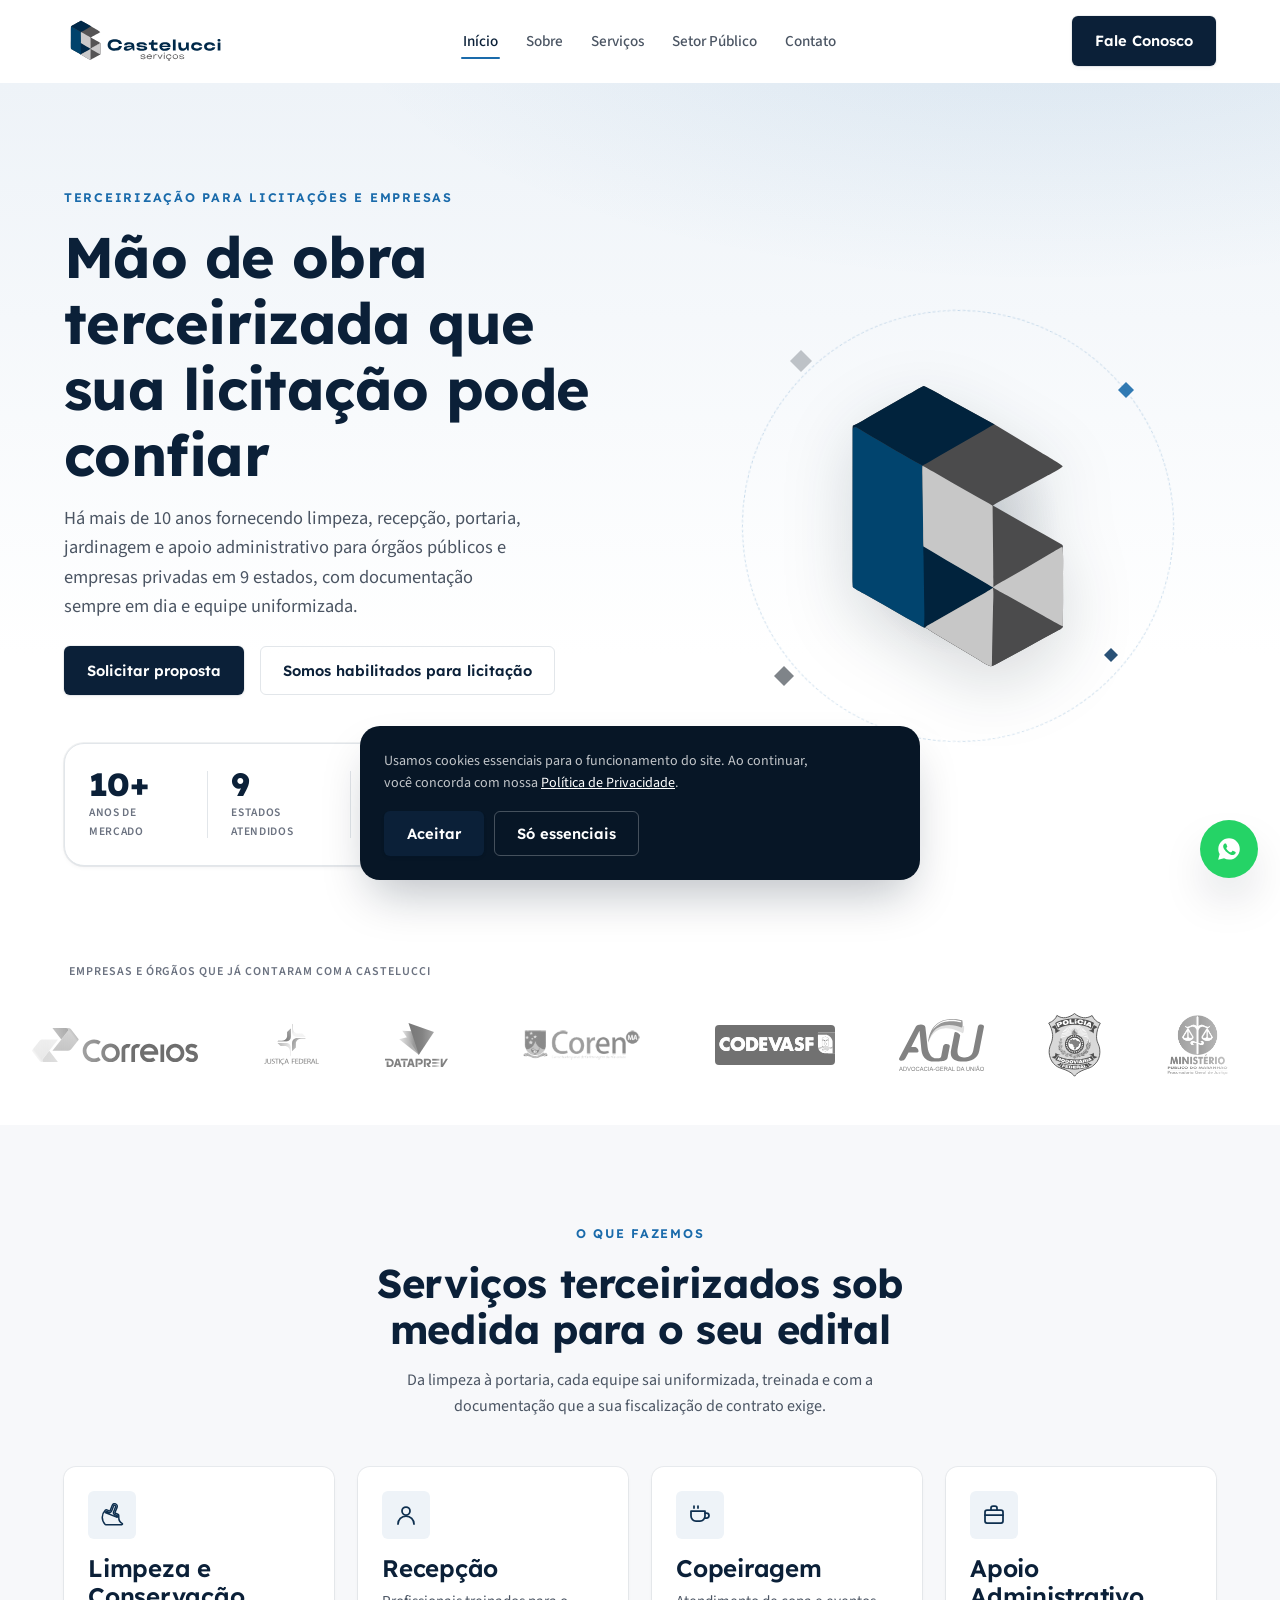
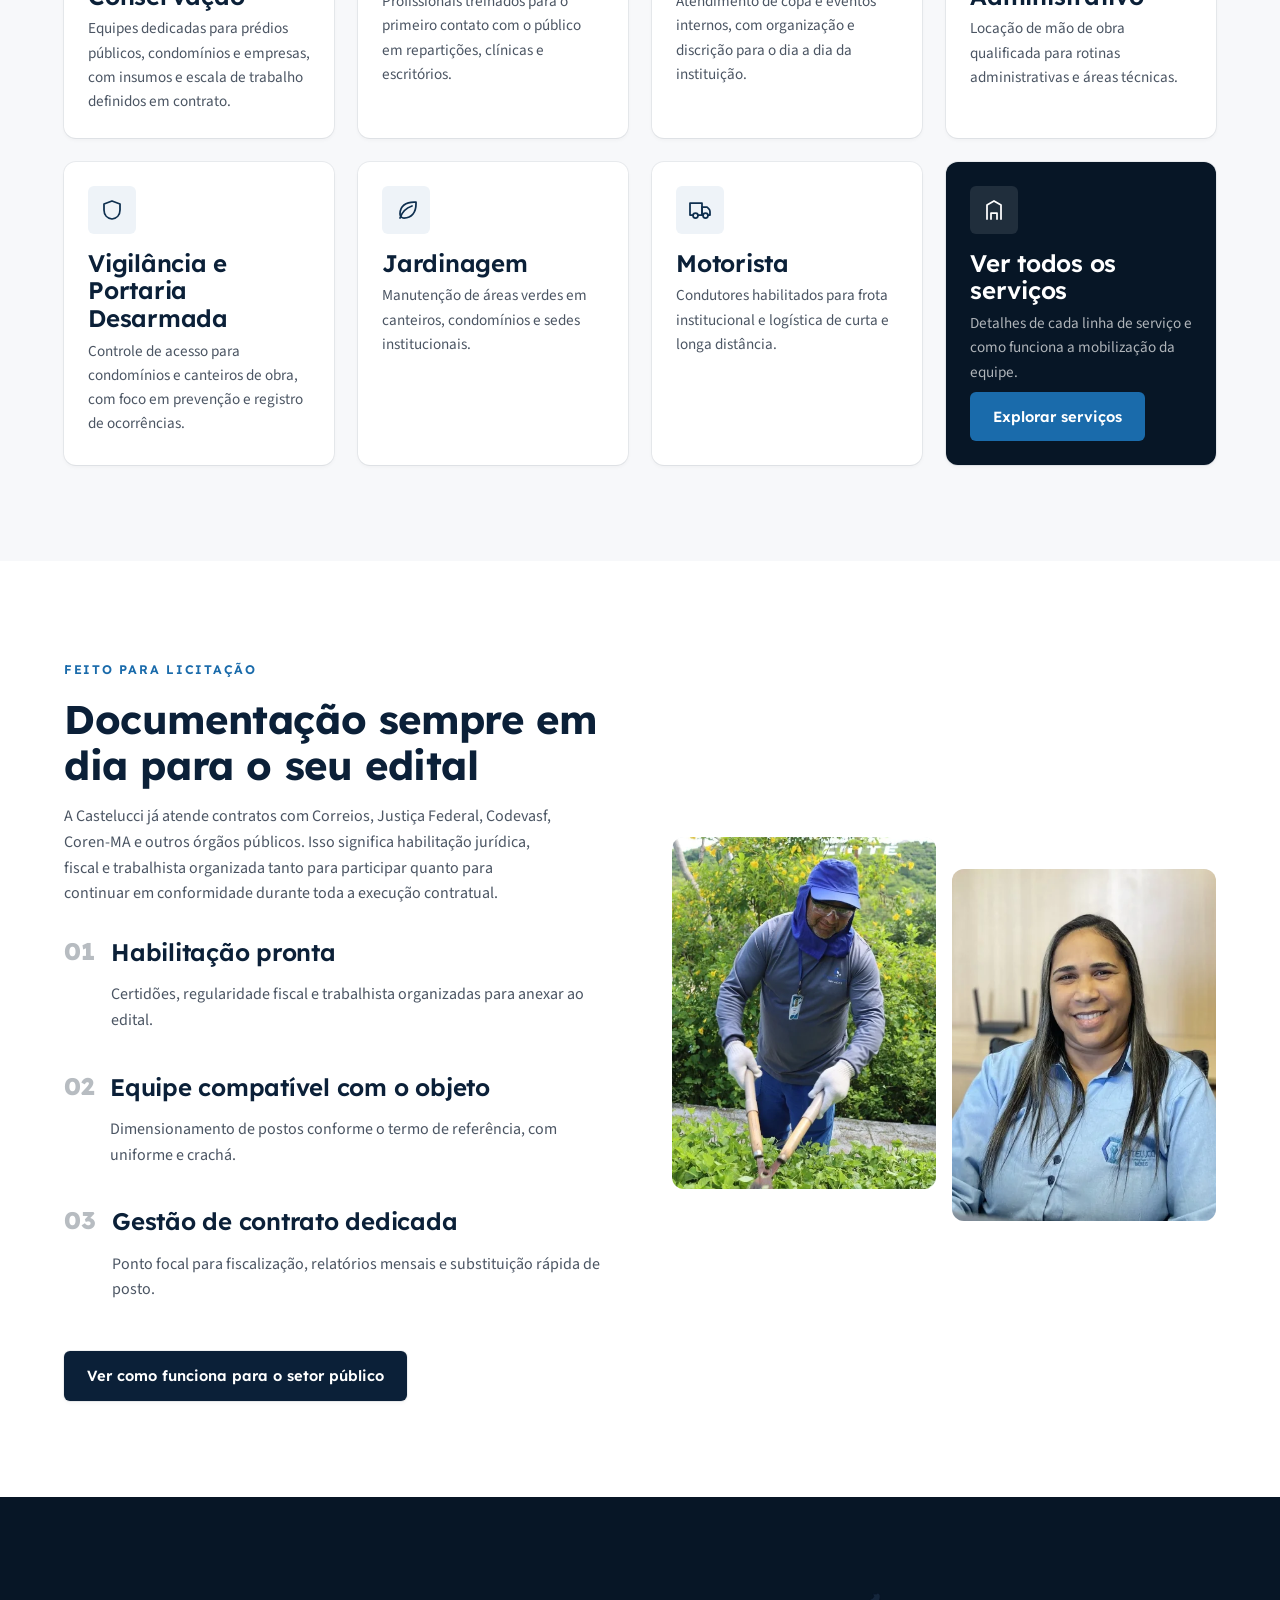
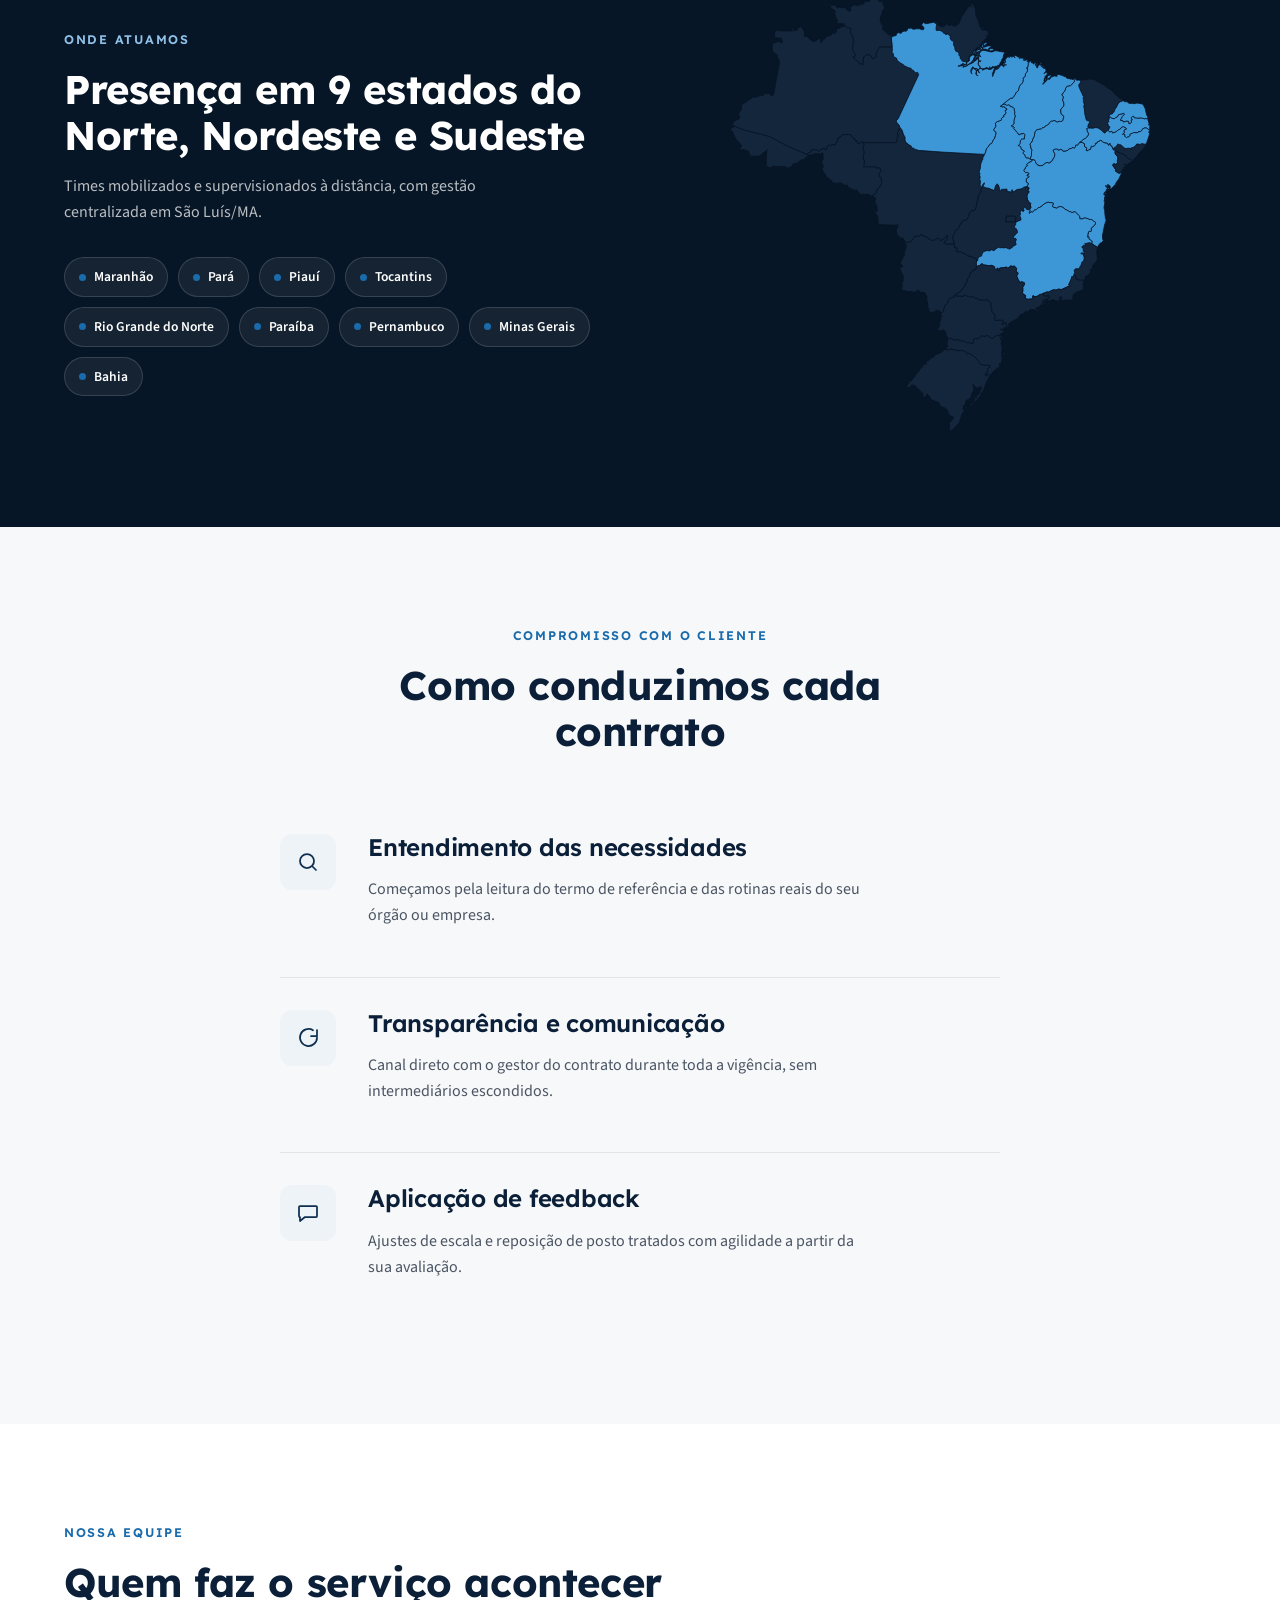
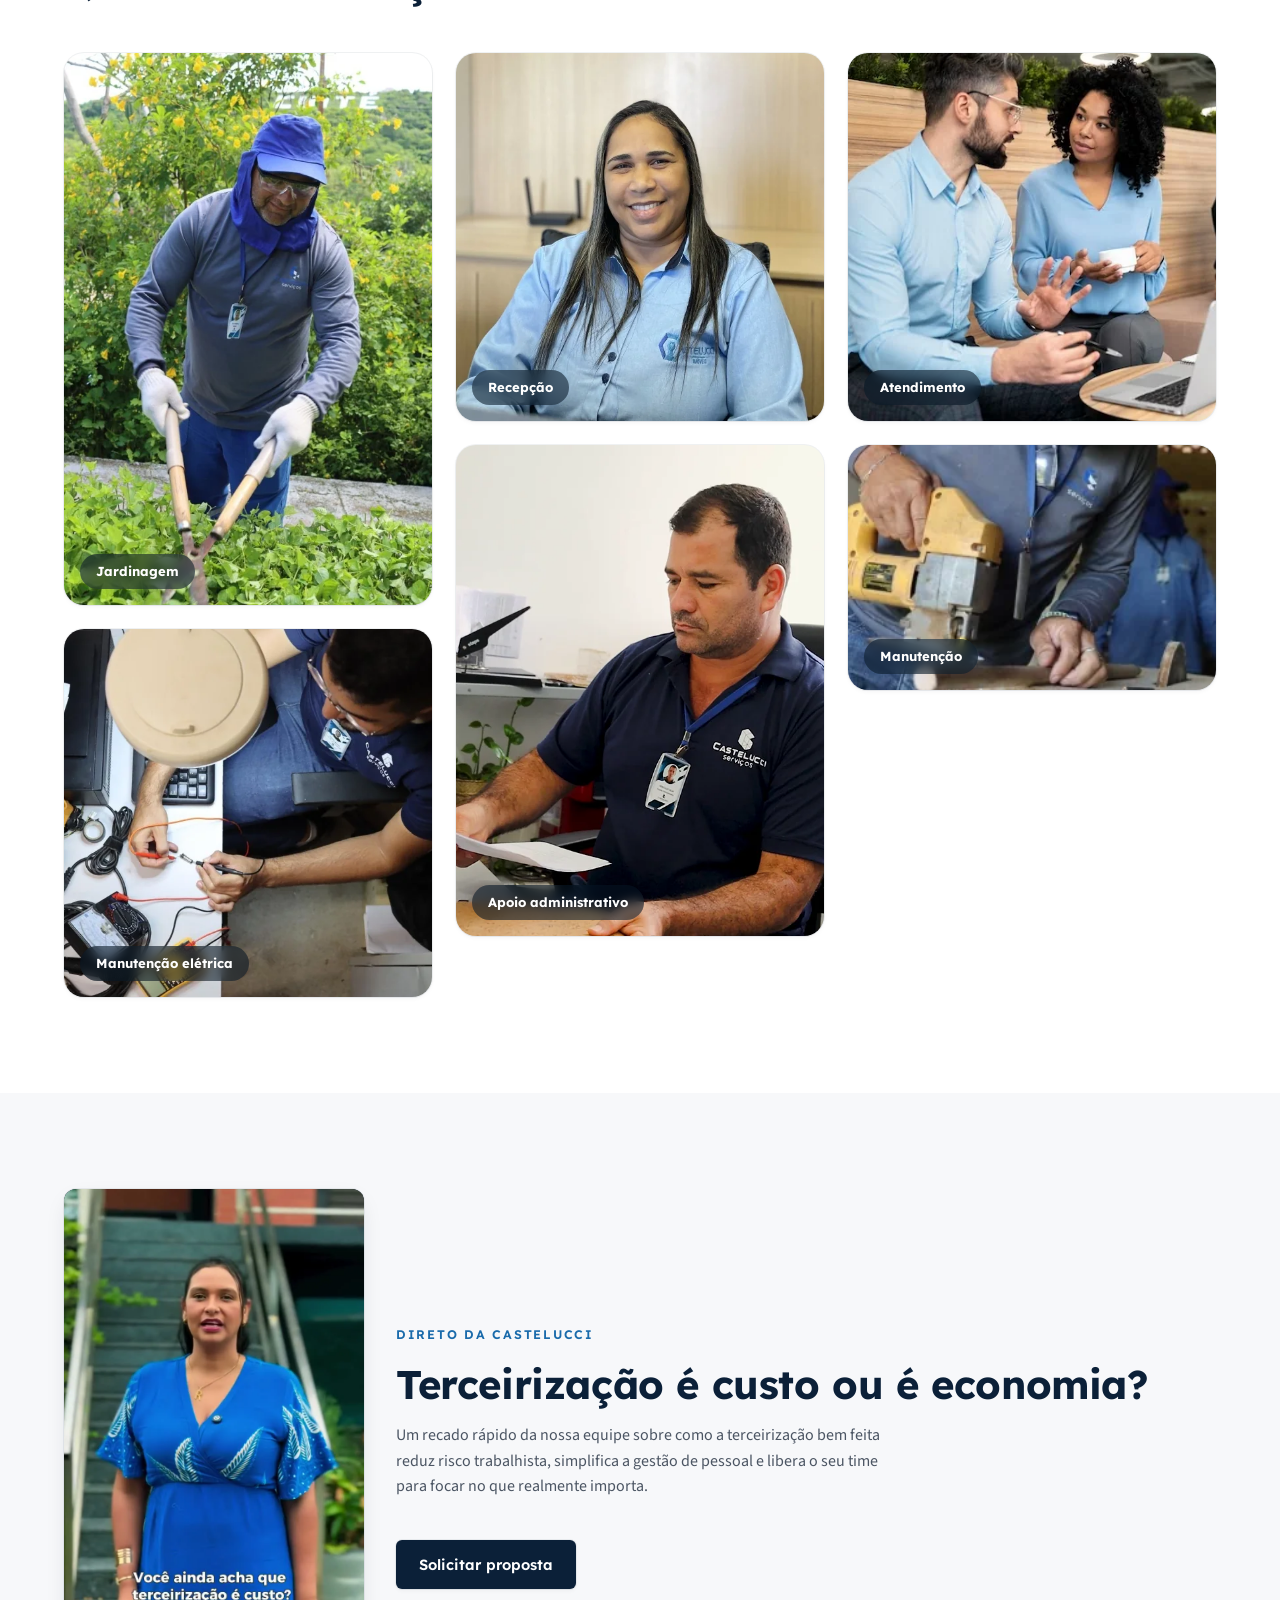
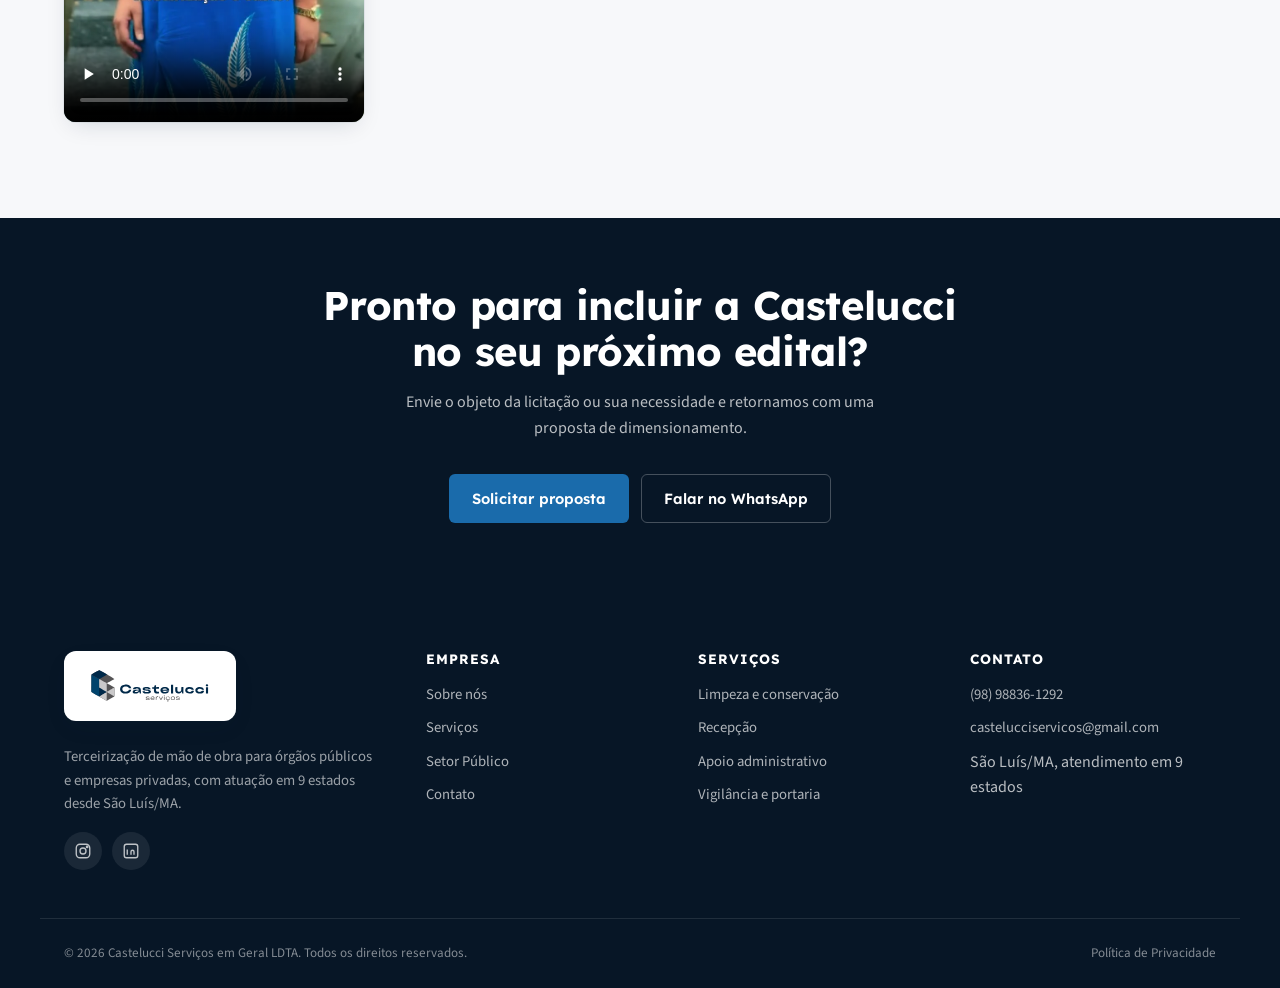
==== index.html @ 50c25230 "feat: reduz repetição visual dos cards entre páginas .card estava em 5 grids diferentes pelo site (h" ====
<!doctype html>
<html lang="pt-BR">
<head>
<meta charset="UTF-8">
<meta name="viewport" content="width=device-width, initial-scale=1">
<title>Castelucci Serviços</title>
<meta name="description" content="Terceirização de mão de obra para licitações públicas e empresas privadas: limpeza, recepção, portaria, jardinagem, apoio administrativo e mais. Atuação em 9 estados, há mais de 10 anos.">
<link rel="icon" type="image/png" href="assets/img/brand/favicon-32.png">
<link rel="apple-touch-icon" href="assets/img/brand/apple-touch-icon.png">
<link rel="preconnect" href="https://fonts.googleapis.com">
<link rel="preconnect" href="https://fonts.gstatic.com" crossorigin>
<link rel="stylesheet" href="assets/css/style.css">
<meta property="og:title" content="Castelucci Serviços">
<meta property="og:description" content="Mão de obra terceirizada qualificada para licitações públicas e empresas privadas em 9 estados do Brasil.">
<meta property="og:type" content="website">
<meta property="og:locale" content="pt_BR">
<link rel="canonical" href="https://www.castelucciservicos.com.br/">
<meta property="og:url" content="https://www.castelucciservicos.com.br/">
<script type="application/ld+json">
{"@context":"https://schema.org","@type":"Organization","name":"Castelucci Serviços","description":"Terceirização de mão de obra para órgãos públicos e empresas privadas.","areaServed":["MA","PA","PI","TO","RN","PB","PE","MG","BA"],"address":{"@type":"PostalAddress","streetAddress":"Av. Daniel de La Touche, 20, Sala 408, Prédio Mocelin Tower, Vila Vicente Fialho","addressLocality":"São Luís","addressRegion":"MA","postalCode":"65073-212","addressCountry":"BR"},"telephone":"+5598988361292","email":"castelucciservicos@gmail.com","sameAs":["https://www.instagram.com/castelucciservicos/","https://www.linkedin.com/in/castelucci-servi%C3%A7os-43a916307/"]}
</script>
</head>
<body>
<div id="load-progress"></div>
<a href="#main" class="skip-link">Pular para o conteúdo</a>

<header class="site-header" id="site-header">
  <div class="container nav">
    <a href="./" class="nav-brand">
      <img src="assets/img/brand/logo-azul-horizontal-vetorizada.svg" alt="Castelucci Serviços">
    </a>
    <nav class="nav-links" aria-label="Navegação principal">
      <a href="./" class="active">Início</a>
      <a href="sobre/">Sobre</a>
      <a href="servicos/">Serviços</a>
      <a href="setor-publico/">Setor Público</a>
      <a href="contato/">Contato</a>
    </nav>
    <div class="nav-actions">
      <a href="contato/" class="btn btn-primary nav-cta">Fale Conosco</a>
      <button class="nav-toggle" id="nav-toggle" aria-label="Abrir menu" aria-expanded="false" aria-controls="mobile-drawer">
        <svg width="20" height="20" viewBox="0 0 24 24" fill="none" stroke="currentColor" stroke-width="2" stroke-linecap="round"><line x1="4" y1="7" x2="20" y2="7"/><line x1="4" y1="12" x2="20" y2="12"/><line x1="4" y1="17" x2="20" y2="17"/></svg>
      </button>
    </div>
  </div>
</header>

<div class="drawer-scrim" id="drawer-scrim"></div>
<div class="mobile-drawer" id="mobile-drawer">
  <div class="mobile-drawer-head">
    <img src="assets/img/brand/icon-mark-white.svg" alt="">
    <button class="mobile-drawer-close" id="drawer-close" aria-label="Fechar menu">
      <svg width="18" height="18" viewBox="0 0 24 24" fill="none" stroke="currentColor" stroke-width="2" stroke-linecap="round"><line x1="18" y1="6" x2="6" y2="18"/><line x1="6" y1="6" x2="18" y2="18"/></svg>
    </button>
  </div>
  <nav>
    <a href="./">Início</a>
    <a href="sobre/">Sobre</a>
    <a href="servicos/">Serviços</a>
    <a href="setor-publico/">Setor Público</a>
    <a href="contato/">Contato</a>
  </nav>
  <div class="mobile-drawer-footer">
    <a href="contato/" class="btn btn-primary btn-block">Fale Conosco</a>
    <a href="https://wa.me/5598988361292" target="_blank" rel="noopener" class="btn btn-ghost btn-block" style="border-color:rgba(255,255,255,0.2);color:#fff;">Falar no WhatsApp</a>
  </div>
</div>

<main id="main">

<section class="hero">
  <div class="container hero-grid">
    <div class="hero-copy">
      <span class="eyebrow">Terceirização para licitações e empresas</span>
      <h1>Mão de obra terceirizada que sua licitação pode confiar</h1>
      <p class="lead">Há mais de 10 anos fornecendo limpeza, recepção, portaria, jardinagem e apoio administrativo para órgãos públicos e empresas privadas em 9 estados, com documentação sempre em dia e equipe uniformizada.</p>
      <div class="hero-actions">
        <a href="contato/" class="btn btn-primary">Solicitar proposta</a>
        <a href="setor-publico/" class="btn btn-ghost">Somos habilitados para licitação</a>
      </div>
      <div class="hero-trust" data-reveal-group>
        <div class="hero-trust-item"><strong class="stat-number" data-count-to="10" data-suffix="+">0</strong><span>anos de mercado</span></div>
        <div class="hero-trust-item"><strong class="stat-number" data-count-to="9" data-suffix="">0</strong><span>estados atendidos</span></div>
        <div class="hero-trust-item"><strong class="stat-number" data-count-to="20" data-suffix="+">0</strong><span>contratos ativos</span></div>
        <div class="hero-trust-item"><strong class="stat-number" data-count-to="7" data-suffix="">0</strong><span>linhas de serviço</span></div>
      </div>
    </div>
    <div class="cube-stage" aria-hidden="true">
      <div class="cube-orbit-ring"></div>
      <span class="cube-chip" style="--w:22px;--c:var(--slate-300);--t:6%;--l:8%;--d:60ms;--fx:-30px;--fy:-14px;"></span>
      <span class="cube-chip" style="--w:16px;--c:var(--blue-accent);--t:14%;--r:6%;--d:180ms;--fx:26px;--fy:-20px;"></span>
      <span class="cube-chip" style="--w:20px;--c:var(--slate-500);--b:10%;--l:4%;--d:260ms;--fx:-22px;--fy:22px;"></span>
      <span class="cube-chip" style="--w:14px;--c:var(--navy-700);--b:16%;--r:10%;--d:340ms;--fx:24px;--fy:18px;"></span>
      <div class="cube-mark-wrap" id="cube-mark-wrap">
        <img src="assets/img/brand/logo-vetorizada.svg" alt="Marca Castelucci Serviços" id="cube-mark-img">
      </div>
    </div>
  </div>
</section>

<section class="section" style="padding-top:0;padding-bottom:var(--space-6);">
  <div class="container">
    <p class="breadcrumb" style="text-align:center;text-transform:uppercase;letter-spacing:0.08em;font-size:0.75rem;font-weight:600;">Empresas e órgãos que já contaram com a Castelucci</p>
  </div>
  <div class="logos-marquee" style="margin-top:var(--space-5);" data-reveal>
    <div class="logos-track">
      <div class="logos-set">
        <img src="assets/img/clientes/correios.svg" alt="Correios" style="height:34px;">
        <img src="assets/img/clientes/justica-federal.svg" alt="Justiça Federal" style="height:60px;">
        <img src="assets/img/clientes/dataprev.svg" alt="Dataprev" style="height:44px;">
        <img src="assets/img/clientes/coren-ma.png" alt="Coren-MA" style="height:52px;">
        <img src="assets/img/clientes/codevasf.svg" alt="Codevasf" style="height:40px;border-radius:4px;">
        <img src="assets/img/clientes/agu.svg" alt="Advocacia-Geral da União" style="height:52px;">
        <img src="assets/img/clientes/prf.svg" alt="Polícia Rodoviária Federal" style="height:64px;">
        <img src="assets/img/clientes/ministerio-publico-ma.png" alt="Ministério Público do Maranhão" style="height:64px;">
        <img src="assets/img/clientes/castelli-residence.png" alt="Castelli Residence" style="height:50px;">
        <img src="assets/img/clientes/condominio-andressa.png" alt="Condomínio Andressa" style="height:44px;">
      </div>
      <div class="logos-set" aria-hidden="true">
        <img src="assets/img/clientes/correios.svg" alt="" style="height:34px;">
        <img src="assets/img/clientes/justica-federal.svg" alt="" style="height:60px;">
        <img src="assets/img/clientes/dataprev.svg" alt="" style="height:44px;">
        <img src="assets/img/clientes/coren-ma.png" alt="" style="height:52px;">
        <img src="assets/img/clientes/codevasf.svg" alt="" style="height:40px;border-radius:4px;">
        <img src="assets/img/clientes/agu.svg" alt="" style="height:52px;">
        <img src="assets/img/clientes/prf.svg" alt="" style="height:64px;">
        <img src="assets/img/clientes/ministerio-publico-ma.png" alt="" style="height:64px;">
        <img src="assets/img/clientes/castelli-residence.png" alt="" style="height:50px;">
        <img src="assets/img/clientes/condominio-andressa.png" alt="" style="height:44px;">
      </div>
    </div>
  </div>
</section>

<section class="section section-alt">
  <div class="container">
    <div class="section-head center">
      <span class="eyebrow" style="justify-content:center;">O que fazemos</span>
      <h2>Serviços terceirizados sob medida para o seu edital</h2>
      <p style="margin:0 auto;">Da limpeza à portaria, cada equipe sai uniformizada, treinada e com a documentação que a sua fiscalização de contrato exige.</p>
    </div>
    <div class="grid grid-4" data-reveal-group>
      <div class="card">
        <div class="card-icon"><svg width="24" height="24" viewBox="0 0 256 256" fill="none" stroke="currentColor" stroke-width="16" stroke-linecap="round" stroke-linejoin="round"><path d="M235.5,216.81c-22.56-11-35.5-34.58-35.5-64.8V134.73a15.94,15.94,0,0,0-10.09-14.87L165,110a8,8,0,0,1-4.48-10.34l21.32-53a28,28,0,0,0-16.1-37,28.14,28.14,0,0,0-35.82,16,.61.61,0,0,0,0,.12L108.9,79a8,8,0,0,1-10.37,4.49L73.11,73.14A15.89,15.89,0,0,0,55.74,76.8C34.68,98.45,24,123.75,24,152a111.45,111.45,0,0,0,31.18,77.53A8,8,0,0,0,61,232H232a8,8,0,0,0,3.5-15.19Z"/><path d="M67.14,88l25.41,10.3a24,24,0,0,0,31.23-13.45l21-53c2.56-6.11,9.47-9.27,15.43-7a12,12,0,0,1,6.88,15.92L145.69,93.76a24,24,0,0,0,13.43,31.14L184,134.73V152c0,.33,0,.66,0,1L55.77,101.71A108.84,108.84,0,0,1,67.14,88Z"/></svg></div>
        <h3>Limpeza e Conservação</h3>
        <p>Equipes dedicadas para prédios públicos, condomínios e empresas, com insumos e escala de trabalho definidos em contrato.</p>
      </div>
      <div class="card">
        <div class="card-icon"><svg width="24" height="24" viewBox="0 0 24 24" fill="none" stroke="currentColor" stroke-width="1.75" stroke-linecap="round" stroke-linejoin="round"><circle cx="12" cy="8" r="4"/><path d="M4 21c0-4.4 3.6-8 8-8s8 3.6 8 8"/></svg></div>
        <h3>Recepção</h3>
        <p>Profissionais treinados para o primeiro contato com o público em repartições, clínicas e escritórios.</p>
      </div>
      <div class="card">
        <div class="card-icon"><svg width="24" height="24" viewBox="0 0 24 24" fill="none" stroke="currentColor" stroke-width="1.75" stroke-linecap="round" stroke-linejoin="round"><path d="M3 8h14v5a5 5 0 0 1-5 5H8a5 5 0 0 1-5-5V8Z"/><path d="M17 10h1.5a2.5 2.5 0 0 1 0 5H17"/><path d="M6 3v2M10 3v2"/></svg></div>
        <h3>Copeiragem</h3>
        <p>Atendimento de copa e eventos internos, com organização e discrição para o dia a dia da instituição.</p>
      </div>
      <div class="card">
        <div class="card-icon"><svg width="24" height="24" viewBox="0 0 24 24" fill="none" stroke="currentColor" stroke-width="1.75" stroke-linecap="round" stroke-linejoin="round"><rect x="3" y="7" width="18" height="13" rx="2"/><path d="M9 7V5a2 2 0 0 1 2-2h2a2 2 0 0 1 2 2v2"/><path d="M3 12h18"/></svg></div>
        <h3>Apoio Administrativo</h3>
        <p>Locação de mão de obra qualificada para rotinas administrativas e áreas técnicas.</p>
      </div>
      <div class="card">
        <div class="card-icon"><svg width="24" height="24" viewBox="0 0 24 24" fill="none" stroke="currentColor" stroke-width="1.75" stroke-linecap="round" stroke-linejoin="round"><path d="M12 3 4 6v6c0 5 3.4 8.4 8 9 4.6-.6 8-4 8-9V6l-8-3Z"/></svg></div>
        <h3>Vigilância e Portaria Desarmada</h3>
        <p>Controle de acesso para condomínios e canteiros de obra, com foco em prevenção e registro de ocorrências.</p>
      </div>
      <div class="card">
        <div class="card-icon"><svg width="24" height="24" viewBox="0 0 24 24" fill="none" stroke="currentColor" stroke-width="1.75" stroke-linecap="round" stroke-linejoin="round"><path d="M20 4c-8 0-14 4-14 12 0 2.2 1.8 4 4 4 8 0 12-6 12-14V4h-2Z"/><path d="M6 20c2-6 6-10 12-12"/></svg></div>
        <h3>Jardinagem</h3>
        <p>Manutenção de áreas verdes em canteiros, condomínios e sedes institucionais.</p>
      </div>
      <div class="card">
        <div class="card-icon"><svg width="24" height="24" viewBox="0 0 24 24" fill="none" stroke="currentColor" stroke-width="1.75" stroke-linecap="round" stroke-linejoin="round"><path d="M10 17h4V5H2v12h3"/><path d="M20 17h2v-3.34a4 4 0 0 0-1.17-2.83L19 9h-5v8h1"/><circle cx="7.5" cy="17.5" r="2.5"/><circle cx="17.5" cy="17.5" r="2.5"/></svg></div>
        <h3>Motorista</h3>
        <p>Condutores habilitados para frota institucional e logística de curta e longa distância.</p>
      </div>
      <div class="card" style="background:var(--navy-950);border:none;">
        <div class="card-icon" style="background:rgba(255,255,255,0.1);color:#fff;"><svg width="24" height="24" viewBox="0 0 24 24" fill="none" stroke="currentColor" stroke-width="1.75" stroke-linecap="round" stroke-linejoin="round"><path d="M5 21V7l7-4 7 4v14"/><path d="M9 21v-6h6v6"/></svg></div>
        <h3 style="color:#fff;">Ver todos os serviços</h3>
        <p style="color:rgba(255,255,255,0.68);">Detalhes de cada linha de serviço e como funciona a mobilização da equipe.</p>
        <a href="servicos/" class="btn btn-accent" style="margin-top:var(--space-2);">Explorar serviços</a>
      </div>
    </div>
  </div>
</section>

<section class="section">
  <div class="container">
    <div class="grid grid-2" style="align-items:center;gap:var(--space-7);">
      <div data-reveal>
        <span class="eyebrow">Feito para licitação</span>
        <h2>Documentação sempre em dia para o seu edital</h2>
        <p>A Castelucci já atende contratos com Correios, Justiça Federal, Codevasf, Coren-MA e outros órgãos públicos. Isso significa habilitação jurídica, fiscal e trabalhista organizada tanto para participar quanto para continuar em conformidade durante toda a execução contratual.</p>
        <div class="grid" style="gap:var(--space-4);margin-top:var(--space-5);">
          <div class="pillar">
            <span class="num">01</span>
            <div><h3>Habilitação pronta</h3><p>Certidões, regularidade fiscal e trabalhista organizadas para anexar ao edital.</p></div>
          </div>
          <div class="pillar">
            <span class="num">02</span>
            <div><h3>Equipe compatível com o objeto</h3><p>Dimensionamento de postos conforme o termo de referência, com uniforme e crachá.</p></div>
          </div>
          <div class="pillar">
            <span class="num">03</span>
            <div><h3>Gestão de contrato dedicada</h3><p>Ponto focal para fiscalização, relatórios mensais e substituição rápida de posto.</p></div>
          </div>
        </div>
        <a href="setor-publico/" class="btn btn-primary" style="margin-top:var(--space-5);">Ver como funciona para o setor público</a>
      </div>
      <div class="grid" style="grid-template-columns:1fr 1fr;gap:var(--space-3);" data-reveal-group>
        <div class="media" style="aspect-ratio:3/4;"><div class="skel"></div><img src="assets/img/equipe/jardinagem-01.webp" alt="Colaborador da Castelucci Serviços realizando manutenção de jardim" loading="lazy"></div>
        <div class="media" style="aspect-ratio:3/4;margin-top:var(--space-5);"><div class="skel"></div><img src="assets/img/equipe/recepcao-01.webp" alt="Recepcionista da Castelucci Serviços atendendo ao telefone" loading="lazy"></div>
      </div>
    </div>
  </div>
</section>

<section class="section section-navy">
  <div class="container coverage-wrap">
    <div data-reveal>
      <span class="eyebrow" style="color:#8fc1e8;">Onde atuamos</span>
      <h2>Presença em 9 estados do Norte, Nordeste e Sudeste</h2>
      <p>Times mobilizados e supervisionados à distância, com gestão centralizada em São Luís/MA.</p>
      <div style="display:flex;flex-wrap:wrap;gap:10px;margin-top:var(--space-5);">
        <span class="state-chip"><span class="dot"></span>Maranhão</span>
        <span class="state-chip"><span class="dot"></span>Pará</span>
        <span class="state-chip"><span class="dot"></span>Piauí</span>
        <span class="state-chip"><span class="dot"></span>Tocantins</span>
        <span class="state-chip"><span class="dot"></span>Rio Grande do Norte</span>
        <span class="state-chip"><span class="dot"></span>Paraíba</span>
        <span class="state-chip"><span class="dot"></span>Pernambuco</span>
        <span class="state-chip"><span class="dot"></span>Minas Gerais</span>
        <span class="state-chip"><span class="dot"></span>Bahia</span>
      </div>
    </div>
    <div data-reveal class="coverage-map">
      <img src="assets/img/mapa-cobertura.svg" alt="Mapa do Brasil com os 9 estados atendidos pela Castelucci Serviços destacados: Maranhão, Pará, Piauí, Tocantins, Rio Grande do Norte, Paraíba, Pernambuco, Minas Gerais e Bahia." width="520" height="543" loading="lazy">
    </div>
  </div>
</section>

<section class="section section-alt">
  <div class="container">
    <div class="section-head center">
      <span class="eyebrow" style="justify-content:center;">Compromisso com o cliente</span>
      <h2>Como conduzimos cada contrato</h2>
    </div>
    <div style="max-width:720px;margin:0 auto;">
      <div class="service-row" data-reveal>
        <div class="icon"><svg width="24" height="24" viewBox="0 0 24 24" fill="none" stroke="currentColor" stroke-width="1.75" stroke-linecap="round" stroke-linejoin="round"><circle cx="11" cy="11" r="7"/><path d="m20 20-3.5-3.5"/></svg></div>
        <div>
          <h3>Entendimento das necessidades</h3>
          <p>Começamos pela leitura do termo de referência e das rotinas reais do seu órgão ou empresa.</p>
        </div>
      </div>
      <div class="service-row" data-reveal>
        <div class="icon"><svg width="24" height="24" viewBox="0 0 24 24" fill="none" stroke="currentColor" stroke-width="1.75" stroke-linecap="round" stroke-linejoin="round"><path d="M21 11.5a8.5 8.5 0 1 1-4-7.2"/><path d="M21 4v6h-6"/></svg></div>
        <div>
          <h3>Transparência e comunicação</h3>
          <p>Canal direto com o gestor do contrato durante toda a vigência, sem intermediários escondidos.</p>
        </div>
      </div>
      <div class="service-row" data-reveal>
        <div class="icon"><svg width="24" height="24" viewBox="0 0 24 24" fill="none" stroke="currentColor" stroke-width="1.75" stroke-linecap="round" stroke-linejoin="round"><path d="M4 5h16a1 1 0 0 1 1 1v9a1 1 0 0 1-1 1H9l-5 4v-4H4a1 1 0 0 1-1-1V6a1 1 0 0 1 1-1Z"/></svg></div>
        <div>
          <h3>Aplicação de feedback</h3>
          <p>Ajustes de escala e reposição de posto tratados com agilidade a partir da sua avaliação.</p>
        </div>
      </div>
    </div>
  </div>
</section>

<section class="section">
  <div class="container">
    <div class="section-head">
      <span class="eyebrow">Nossa equipe</span>
      <h2>Quem faz o serviço acontecer</h2>
    </div>
    <div class="equipe-gallery">
      <div class="equipe-col">
        <div class="equipe-shot" style="aspect-ratio:2/3;">
          <img src="assets/img/equipe/jardinagem-01.webp" alt="Colaborador da Castelucci Serviços realizando manutenção de jardim" loading="lazy" style="object-position:50% 30%;">
          <span class="equipe-shot-label">Jardinagem</span>
        </div>
        <div class="equipe-shot" style="aspect-ratio:1/1;">
          <img src="assets/img/equipe/manutencao-eletrica-01.webp" alt="Colaborador da Castelucci Serviços realizando manutenção elétrica" loading="lazy" style="object-position:66% 32%;">
          <span class="equipe-shot-label">Manutenção elétrica</span>
        </div>
      </div>
      <div class="equipe-col">
        <div class="equipe-shot" style="aspect-ratio:1/1;">
          <img src="assets/img/equipe/recepcao-01.webp" alt="Recepcionista da Castelucci Serviços atendendo ao telefone" loading="lazy" style="object-position:50% 38%;">
          <span class="equipe-shot-label">Recepção</span>
        </div>
        <div class="equipe-shot" style="aspect-ratio:3/4;">
          <img src="assets/img/equipe/apoio-administrativo-02.webp" alt="Colaborador da Castelucci Serviços em atividade administrativa" loading="lazy" style="object-position:50% 22%;">
          <span class="equipe-shot-label">Apoio administrativo</span>
        </div>
      </div>
      <div class="equipe-col">
        <div class="equipe-shot" style="aspect-ratio:1/1;">
          <img src="assets/img/equipe/atendimento-01.webp" alt="Colaboradores da Castelucci Serviços em atendimento" loading="lazy" style="object-position:50% 32%;">
          <span class="equipe-shot-label">Atendimento</span>
        </div>
        <div class="equipe-shot" style="aspect-ratio:3/2;">
          <img src="assets/img/equipe/manutencao-marcenaria-01.webp" alt="Colaborador da Castelucci Serviços em serviço de manutenção" loading="lazy" style="object-position:50% 55%;">
          <span class="equipe-shot-label">Manutenção</span>
        </div>
      </div>
    </div>
  </div>
</section>

<section class="section section-alt">
  <div class="container">
    <div class="video-feature">
      <div class="video-card" data-reveal>
        <video controls preload="none" poster="assets/img/equipe/video-porque-contratar-poster.webp" playsinline>
          <source src="assets/video/porque-contratar-castelucci.mp4" type="video/mp4">
        </video>
      </div>
      <div data-reveal>
        <span class="eyebrow">Direto da Castelucci</span>
        <h2>Terceirização é custo ou é economia?</h2>
        <p>Um recado rápido da nossa equipe sobre como a terceirização bem feita reduz risco trabalhista, simplifica a gestão de pessoal e libera o seu time para focar no que realmente importa.</p>
        <a href="contato/" class="btn btn-primary" style="margin-top:var(--space-4);">Solicitar proposta</a>
      </div>
    </div>
  </div>
</section>

<section class="section section-navy" style="padding:var(--space-7) 0;">
  <div class="container" style="text-align:center;" data-reveal>
    <h2 style="max-width:640px;margin:0 auto var(--space-3);">Pronto para incluir a Castelucci no seu próximo edital?</h2>
    <p style="max-width:520px;margin:0 auto var(--space-5);">Envie o objeto da licitação ou sua necessidade e retornamos com uma proposta de dimensionamento.</p>
    <div style="display:flex;gap:12px;justify-content:center;flex-wrap:wrap;">
      <a href="contato/" class="btn btn-accent">Solicitar proposta</a>
      <a href="https://wa.me/5598988361292" target="_blank" rel="noopener" class="btn btn-ghost" style="border-color:rgba(255,255,255,0.25);color:#fff;">Falar no WhatsApp</a>
    </div>
  </div>
</section>

</main>

<footer class="site-footer">
  <div class="container footer-grid">
    <div class="footer-brand">
      <div class="footer-logo-plate">
        <img src="assets/img/brand/logo-azul-horizontal-vetorizada.svg" alt="Castelucci Serviços">
      </div>
      <p>Terceirização de mão de obra para órgãos públicos e empresas privadas, com atuação em 9 estados desde São Luís/MA.</p>
      <div class="social-row">
        <a href="https://www.instagram.com/castelucciservicos/" aria-label="Instagram da Castelucci Serviços" target="_blank" rel="noopener"><svg width="18" height="18" viewBox="0 0 24 24" fill="none" stroke="currentColor" stroke-width="1.8"><rect x="3" y="3" width="18" height="18" rx="5"/><circle cx="12" cy="12" r="4"/><circle cx="17.5" cy="6.5" r="1"/></svg></a>
        <a href="https://www.linkedin.com/in/castelucci-servi%C3%A7os-43a916307/" aria-label="LinkedIn da Castelucci Serviços" target="_blank" rel="noopener"><svg width="18" height="18" viewBox="0 0 24 24" fill="none" stroke="currentColor" stroke-width="1.8"><rect x="3" y="3" width="18" height="18" rx="3"/><path d="M7 10v7M7 7v.01M12 17v-4a2 2 0 0 1 4 0v4M12 13v4"/></svg></a>
      </div>
    </div>
    <div class="footer-col">
      <h4>Empresa</h4>
      <a href="sobre/">Sobre nós</a>
      <a href="servicos/">Serviços</a>
      <a href="setor-publico/">Setor Público</a>
      <a href="contato/">Contato</a>
    </div>
    <div class="footer-col">
      <h4>Serviços</h4>
      <a href="servicos/#limpeza">Limpeza e conservação</a>
      <a href="servicos/#recepcao">Recepção</a>
      <a href="servicos/#administrativo">Apoio administrativo</a>
      <a href="servicos/#vigilancia">Vigilância e portaria</a>
    </div>
    <div class="footer-col">
      <h4>Contato</h4>
      <a href="tel:+5598988361292">(98) 98836-1292</a>
      <a href="mailto:castelucciservicos@gmail.com">castelucciservicos@gmail.com</a>
      <span>São Luís/MA, atendimento em 9 estados</span>
    </div>
  </div>
  <div class="container footer-bottom">
    <span>© <span id="year"></span> Castelucci Serviços em Geral LDTA. Todos os direitos reservados.</span>
    <a href="politica-de-privacidade/">Política de Privacidade</a>
  </div>
</footer>

<div class="floating-widget" id="floating-widget">
  <div class="floating-panel">
    <h4>Fale com a Castelucci</h4>
    <p>Tire dúvidas sobre serviços, propostas ou editais em andamento.</p>
    <a href="https://wa.me/5598988361292" target="_blank" rel="noopener" class="btn btn-primary btn-block">Abrir WhatsApp</a>
  </div>
  <button class="floating-toggle" id="floating-toggle" aria-label="Abrir chat do WhatsApp" aria-expanded="false">
    <svg width="26" height="26" viewBox="0 0 24 24" fill="currentColor"><path d="M12.04 2C6.58 2 2.13 6.45 2.13 11.91c0 1.75.46 3.39 1.26 4.81L2 22l5.42-1.35a9.9 9.9 0 0 0 4.62 1.14h.01c5.46 0 9.9-4.45 9.9-9.9C21.96 6.45 17.5 2 12.04 2Zm5.8 14.13c-.24.68-1.38 1.3-1.9 1.34-.5.05-1 .24-3.36-.72-2.84-1.16-4.66-4.02-4.8-4.2-.14-.19-1.15-1.53-1.15-2.92s.72-2.07.98-2.35c.25-.28.55-.35.73-.35h.53c.17 0 .4-.02.62.48.24.55.8 1.9.87 2.04.07.14.12.3.02.49-.1.19-.15.3-.3.47-.15.16-.31.37-.44.5-.15.14-.3.3-.13.6.17.3.75 1.25 1.62 2.02 1.11.99 2.05 1.3 2.34 1.45.3.14.47.12.64-.07.17-.2.72-.84.92-1.12.19-.28.38-.24.64-.14.26.1 1.65.78 1.94.92.28.14.47.2.54.32.07.12.07.68-.17 1.36Z"/></svg>
  </button>
</div>

<button class="back-to-top" id="back-to-top" aria-label="Voltar ao topo">
  <svg width="18" height="18" viewBox="0 0 24 24" fill="none" stroke="currentColor" stroke-width="2" stroke-linecap="round" stroke-linejoin="round"><path d="m18 15-6-6-6 6"/></svg>
</button>

<div class="cookie-banner" id="cookie-banner" role="dialog" aria-label="Aviso de cookies">
  <p>Usamos cookies essenciais para o funcionamento do site. Ao continuar, você concorda com nossa <a href="politica-de-privacidade/" style="color:#fff;text-decoration:underline;">Política de Privacidade</a>.</p>
  <div class="cookie-actions">
    <button class="btn btn-primary" data-consent="accepted">Aceitar</button>
    <button class="btn btn-ghost" data-consent="essential" style="border-color:rgba(255,255,255,0.25);color:#fff;">Só essenciais</button>
  </div>
</div>

<script>document.getElementById("year").textContent = new Date().getFullYear();</script>
<script src="assets/js/main.js"></script>
</body>
</html>
---- assets/css/style.css ----
/*
  Castelucci Serviços — design system + motion engine
  Weighting (design-motion-principles): Primary = Jakub Krehel (production polish),
  Secondary = Jhey Tompkins (one signature moment — the cube mark), Selective = Emil
  Kowalski (nav, forms, buttons: fast, restrained, no bounce). See AGENTS.md.
*/
@import url('https://fonts.googleapis.com/css2?family=Lexend:wght@400;500;600;700;800&family=Source+Sans+3:wght@400;500;600;700&display=swap');

/* ============================= 1. Design tokens ============================= */
:root {
  /* Brand palette — sampled directly from the Castelucci logo facets */
  --navy-950: #071626;
  --navy-900: #0b2038;
  --navy-800: #0e2f4f;
  --navy-700: #123f68;
  --navy-600: #175184;
  --blue-accent: #1a6bab;
  --blue-accent-dark: #124f80;
  --slate-700: #4b4f54;
  --slate-500: #71767c;
  --slate-300: #b7bcc1;
  --slate-200: #dde1e4;
  --slate-100: #eef1f3;
  --paper: #ffffff;
  --bg: #f7f8fa;
  --bg-tint: #eef3f8;

  --success: #1c7c4c;
  --danger: #c02b2b;

  --text-primary: #101826;
  --text-secondary: #4b5563;
  --text-muted: #6b7280;
  --border: #e2e6ea;

  /* Type */
  --font-display: 'Lexend', 'Segoe UI', sans-serif;
  --font-body: 'Source Sans 3', 'Segoe UI', sans-serif;

  /* Spacing (8pt rhythm) */
  --space-1: 4px;
  --space-2: 8px;
  --space-3: 16px;
  --space-4: 24px;
  --space-5: 32px;
  --space-6: 48px;
  --space-7: 64px;
  --space-8: 96px;

  --radius-sm: 6px;
  --radius-md: 12px;
  --radius-lg: 20px;
  --container: 1200px;

  --shadow-sm: 0px 0px 0px 1px rgba(11, 32, 56, 0.06), 0px 1px 2px -1px rgba(11, 32, 56, 0.08), 0px 2px 4px 0px rgba(11, 32, 56, 0.04);
  --shadow-md: 0px 0px 0px 1px rgba(11, 32, 56, 0.06), 0px 8px 24px -8px rgba(11, 32, 56, 0.18);
  --shadow-lg: 0px 24px 48px -12px rgba(7, 22, 38, 0.28);

  /* Motion tokens — Jakub-weighted: 200-500ms, spring/bezier, exit subtler than enter */
  --ease-enter: cubic-bezier(0.16, 1, 0.3, 1);
  --ease-exit: cubic-bezier(0.4, 0, 1, 1);
  --ease-standard: cubic-bezier(0.65, 0, 0.35, 1);
  --dur-fast: 160ms;
  --dur-base: 280ms;
  --dur-polish: 420ms;
  --dur-reveal: 620ms;
}

* { box-sizing: border-box; }
html { scroll-behavior: smooth; -webkit-text-size-adjust: 100%; }
a, button, [role="button"], input[type="submit"], select, summary {
  touch-action: manipulation;
}
a[href], button:not(:disabled), [role="button"], input[type="submit"]:not(:disabled), summary {
  cursor: pointer;
}
body {
  margin: 0;
  font-family: var(--font-body);
  color: var(--text-primary);
  background: var(--paper);
  line-height: 1.6;
  font-size: 16px;
  -webkit-font-smoothing: antialiased;
}
body.no-scroll { overflow: hidden; }
img { max-width: 100%; display: block; }
a { color: inherit; text-decoration: none; }
h1, h2, h3, h4 {
  font-family: var(--font-display);
  color: var(--navy-900);
  line-height: 1.15;
  margin: 0 0 var(--space-3);
  letter-spacing: -0.01em;
}
h1 { font-size: clamp(2.1rem, 1.5rem + 2.6vw, 3.6rem); font-weight: 700; }
h2 { font-size: clamp(1.7rem, 1.35rem + 1.5vw, 2.5rem); font-weight: 700; }
h3 { font-size: clamp(1.2rem, 1.05rem + 0.6vw, 1.5rem); font-weight: 600; }
p { margin: 0 0 var(--space-3); color: var(--text-secondary); max-width: 62ch; }
.container { max-width: var(--container); margin: 0 auto; padding: 0 var(--space-4); }
section { position: relative; }
.eyebrow {
  display: inline-flex; align-items: center;
  font-family: var(--font-display); font-weight: 600; font-size: 0.78rem;
  letter-spacing: 0.14em; text-transform: uppercase; color: var(--blue-accent);
  margin-bottom: var(--space-3);
}
.visually-hidden {
  position: absolute; width: 1px; height: 1px; padding: 0; margin: -1px;
  overflow: hidden; clip: rect(0,0,0,0); white-space: nowrap; border: 0;
}
.skip-link {
  position: absolute; left: 12px; top: -60px; background: var(--navy-900); color: #fff;
  padding: 10px 16px; border-radius: var(--radius-sm); z-index: 1000;
  transition: top var(--dur-base) var(--ease-enter);
}
.skip-link:focus { top: 12px; }

:focus-visible { outline: 2px solid var(--blue-accent); outline-offset: 3px; border-radius: 4px; }

/* ============================= 2. Top load progress bar ============================= */
#load-progress {
  position: fixed; top: 0; left: 0; height: 3px; width: 0%;
  background: linear-gradient(90deg, var(--blue-accent), var(--navy-700));
  z-index: 2000; transition: width 260ms var(--ease-standard), opacity 220ms linear;
  border-radius: 0 2px 2px 0;
}
#load-progress.done { opacity: 0; }

/* Cross-document View Transitions (Chromium): fade+lift between static pages.
   Unsupported browsers ignore this at-rule entirely — the JS progress bar
   below is the fallback that carries the "something is happening" signal there. */
@view-transition { navigation: auto; }

@media (prefers-reduced-motion: no-preference) {
  @supports (view-transition-name: root) {
    ::view-transition-old(root) {
      animation: page-exit var(--dur-base) var(--ease-exit) both;
    }
    ::view-transition-new(root) {
      animation: page-enter var(--dur-polish) var(--ease-enter) both;
    }
  }
}
@keyframes page-enter {
  from { opacity: 0; transform: translateY(10px) scale(0.995); filter: blur(3px); }
  to { opacity: 1; transform: translateY(0) scale(1); filter: blur(0); }
}
@keyframes page-exit {
  from { opacity: 1; transform: translateY(0); }
  to { opacity: 0; transform: translateY(-6px); }
}

/* ============================= 3. Header / navigation ============================= */
.site-header {
  position: sticky; top: 0; z-index: 900; background: rgba(255,255,255,0.92);
  backdrop-filter: blur(10px); -webkit-backdrop-filter: blur(10px);
  border-bottom: 1px solid transparent;
  transition: border-color var(--dur-base) var(--ease-standard), box-shadow var(--dur-base) var(--ease-standard);
}
.site-header.is-scrolled { border-color: var(--border); box-shadow: 0 8px 24px -18px rgba(7,22,38,0.35); }
.nav {
  display: flex; align-items: center; justify-content: space-between;
  padding: 14px var(--space-4);
}
.nav-brand { display: flex; align-items: center; gap: 10px; font-family: var(--font-display); font-weight: 700; color: var(--navy-900); font-size: 1.05rem; }
.nav-brand img { height: 54px; width: auto; }
.nav-links { display: flex; align-items: center; gap: var(--space-4); }
.nav-links a {
  font-weight: 500; font-size: 0.95rem; color: var(--text-secondary);
  padding: 8px 2px; position: relative;
  transition: color var(--dur-fast) var(--ease-standard);
}
.nav-links a::after {
  content: ""; position: absolute; left: 0; right: 100%; bottom: 2px; height: 2px;
  background: var(--blue-accent); border-radius: 2px;
  transition: right var(--dur-base) var(--ease-enter);
}
.nav-links a:hover, .nav-links a.active { color: var(--navy-900); }
.nav-links a:hover::after, .nav-links a.active::after { right: 0; }
.nav-actions { display: flex; align-items: center; gap: var(--space-3); }
.nav-toggle {
  display: none; background: none; border: 1px solid var(--border); border-radius: var(--radius-sm);
  width: 44px; height: 44px; align-items: center; justify-content: center;
  color: var(--navy-900);
}

.btn {
  display: inline-flex; align-items: center; justify-content: center; gap: 8px;
  font-family: var(--font-display); font-weight: 600; font-size: 0.92rem;
  padding: 12px 22px; border-radius: var(--radius-sm); border: 1px solid transparent;
  cursor: pointer; white-space: nowrap; touch-action: manipulation;
  transition: transform var(--dur-fast) var(--ease-standard), box-shadow var(--dur-fast) var(--ease-standard), background var(--dur-fast) var(--ease-standard), border-color var(--dur-fast) var(--ease-standard);
}
.btn:active { transform: scale(0.97); }
.btn-primary { background: var(--navy-900); color: #fff; box-shadow: var(--shadow-sm); }
.btn-primary:hover { background: var(--navy-800); box-shadow: var(--shadow-md); }
.btn-accent { background: var(--blue-accent); color: #fff; }
.btn-accent:hover { background: var(--navy-700); }
.btn-ghost { background: transparent; color: var(--navy-900); border-color: var(--border); }
.btn-ghost:hover { border-color: var(--navy-900); background: var(--slate-100); }
.btn-block { width: 100%; }
.btn[disabled] { opacity: 0.55; cursor: not-allowed; transform: none; }
.btn .spinner { display: none; }
.btn.is-loading .spinner { display: inline-flex; }
.btn.is-loading .btn-label { opacity: 0.75; }

.spinner {
  width: 16px; height: 16px; border-radius: 50%;
  border: 2px solid rgba(255,255,255,0.4); border-top-color: #fff;
  animation: spin 700ms linear infinite;
}
.btn-ghost .spinner { border-color: rgba(11,32,56,0.25); border-top-color: var(--navy-900); }
@keyframes spin { to { transform: rotate(360deg); } }

/* Mobile drawer */
.mobile-drawer {
  position: fixed; inset: 0 0 0 auto; width: min(340px, 88vw); background: var(--navy-950);
  color: #fff; z-index: 1200; padding: var(--space-4);
  transform: translateX(100%); transition: transform var(--dur-polish) var(--ease-enter);
  display: flex; flex-direction: column; gap: var(--space-4);
}
.mobile-drawer.open { transform: translateX(0); transition-timing-function: var(--ease-enter); }
.drawer-scrim {
  position: fixed; inset: 0; background: rgba(7,22,38,0.55); z-index: 1150;
  opacity: 0; pointer-events: none; transition: opacity var(--dur-base) var(--ease-standard);
}
.drawer-scrim.open { opacity: 1; pointer-events: auto; }
.mobile-drawer-head { display: flex; align-items: center; justify-content: space-between; }
.mobile-drawer-head img { height: 40px; width: auto; }
.mobile-drawer-close { background: rgba(255,255,255,0.08); border: none; color: #fff; width: 44px; height: 44px; border-radius: 50%; display: flex; align-items: center; justify-content: center; }
.mobile-drawer nav { display: flex; flex-direction: column; gap: var(--space-2); }
.mobile-drawer nav a { font-family: var(--font-display); font-size: 1.1rem; font-weight: 600; padding: 10px 4px; color: #fff; border-bottom: 1px solid rgba(255,255,255,0.08); }
.mobile-drawer-footer { margin-top: auto; display: flex; flex-direction: column; gap: 10px; }

@media (max-width: 880px) {
  .nav-links { display: none; }
  .nav-actions .nav-cta { display: none; }
  .nav-toggle { display: flex; }
}

/* ============================= 4. Hero + signature cube mark ============================= */
.hero {
  padding: clamp(48px, 8vw, 108px) 0 var(--space-8);
  background:
    radial-gradient(1200px 480px at 82% -10%, rgba(26,107,171,0.10), transparent 60%),
    linear-gradient(180deg, var(--bg-tint) 0%, var(--paper) 65%);
  overflow: clip;
}
.hero-grid { display: grid; grid-template-columns: 1.05fr 0.95fr; gap: var(--space-7); align-items: center; }
.hero-copy p.lead { font-size: 1.15rem; color: var(--text-secondary); max-width: 52ch; }
.hero-actions { display: flex; gap: var(--space-3); flex-wrap: wrap; margin-top: var(--space-4); }
.hero-trust {
  display: flex; flex-wrap: wrap; margin-top: var(--space-6);
  background: var(--paper); border: 1px solid var(--border); border-radius: var(--radius-lg);
  box-shadow: var(--shadow-sm); overflow: hidden;
}
.hero-trust-item {
  flex: 1 1 0; min-width: 0; display: flex; flex-direction: column; gap: 4px;
  padding: var(--space-4) var(--space-4); position: relative;
}
.hero-trust-item + .hero-trust-item::before {
  content: ""; position: absolute; left: 0; top: 22%; bottom: 22%; width: 1px; background: var(--border);
}
.hero-trust-item strong {
  font-family: var(--font-display); font-weight: 800; font-size: 2rem; line-height: 1;
  color: var(--navy-900); letter-spacing: -0.02em;
}
.hero-trust-item span {
  font-size: 0.72rem; font-weight: 600; color: var(--text-muted);
  text-transform: uppercase; letter-spacing: 0.06em;
}
@media (max-width: 560px) {
  .hero-trust-item { flex: 1 1 50%; }
  .hero-trust-item:nth-child(3)::before, .hero-trust-item:nth-child(1)::before { display: none; }
}

/* Cube stage: the mark settles into its isometric resting position on load,
   escorted by small cuboid accent chips that drift in and land around it —
   a Jhey-flavoured signature moment, kept short and un-bouncy (Jakub) since
   this is a trust-first B2B site, not a playful one. Respects reduced-motion
   in full (see section 13): everything simply appears in its final state. */
.cube-stage { position: relative; aspect-ratio: 1 / 1; width: 100%; max-width: 400px; justify-self: center; perspective: 1200px; }
.cube-stage::after {
  content: ""; position: absolute; inset: 10% 14% 6%; z-index: -1; border-radius: 50%;
  background: radial-gradient(closest-side, rgba(11,32,56,0.14), transparent 72%);
  opacity: 0; animation: shadow-in var(--dur-reveal) var(--ease-enter) 420ms both;
}
@keyframes shadow-in { to { opacity: 1; } }
.cube-orbit-ring {
  position: absolute; inset: -4%; border: 1px dashed rgba(26,107,171,0.22); border-radius: 50%;
  opacity: 0; animation: ring-in 900ms var(--ease-enter) 480ms both;
}
@keyframes ring-in { to { opacity: 1; transform: rotate(8deg); } }

.cube-mark-wrap {
  position: absolute; inset: 12%; transform-style: preserve-3d;
  transition: transform 320ms cubic-bezier(0.22, 1, 0.36, 1);
}
.cube-mark-wrap img {
  width: 100%; height: 100%; object-fit: contain;
  opacity: 0; filter: blur(10px) drop-shadow(0 22px 34px rgba(7,22,38,0.22));
  transform: perspective(1200px) rotateY(-34deg) rotateX(14deg) translateZ(-60px) scale(0.82);
  animation: cube-settle 900ms var(--ease-enter) 80ms both;
}
@keyframes cube-settle {
  to {
    opacity: 1; filter: blur(0) drop-shadow(0 22px 34px rgba(7,22,38,0.16));
    transform: perspective(1200px) rotateY(0deg) rotateX(0deg) translateZ(0) scale(1);
  }
}

.cube-chip {
  position: absolute; width: var(--w, 26px); height: var(--w, 26px);
  background: var(--c, var(--blue-accent));
  clip-path: polygon(50% 0%, 100% 50%, 50% 100%, 0% 50%);
  opacity: 0; filter: blur(5px);
  animation: chip-in var(--dur-reveal) var(--ease-enter) both;
  animation-delay: var(--d, 0ms);
  top: var(--t); left: var(--l); right: var(--r); bottom: var(--b);
}
@keyframes chip-in {
  from { opacity: 0; filter: blur(5px); transform: translate(var(--fx, 24px), var(--fy, -18px)) rotate(18deg) scale(0.6); }
  to { opacity: 0.9; filter: blur(0); transform: translate(0, 0) rotate(0deg) scale(1); }
}

@media (max-width: 960px) {
  .hero-grid { grid-template-columns: 1fr; }
  .cube-stage { max-width: 280px; }
}

@media (max-width: 600px) {
  .hero-actions { flex-direction: column; align-items: stretch; }
  .hero-actions .btn { white-space: normal; text-align: center; }
  .hero-trust { display: grid; grid-template-columns: 1fr 1fr; gap: var(--space-3) var(--space-4); }
}

/* ============================= 5. Scroll reveal system ============================= */
[data-reveal] {
  opacity: 0; transform: translateY(16px); filter: blur(3px);
  transition: opacity var(--dur-reveal) var(--ease-enter), transform var(--dur-reveal) var(--ease-enter), filter var(--dur-reveal) var(--ease-enter);
}
[data-reveal].in-view { opacity: 1; transform: translateY(0); filter: blur(0); }
[data-reveal-group] > * { opacity: 0; transform: translateY(14px); filter: blur(3px); transition: opacity var(--dur-polish) var(--ease-enter), transform var(--dur-polish) var(--ease-enter), filter var(--dur-polish) var(--ease-enter); }
[data-reveal-group].in-view > * { opacity: 1; transform: translateY(0); filter: blur(0); }
[data-reveal-group].in-view > *:nth-child(1) { transition-delay: 0ms; }
[data-reveal-group].in-view > *:nth-child(2) { transition-delay: 60ms; }
[data-reveal-group].in-view > *:nth-child(3) { transition-delay: 120ms; }
[data-reveal-group].in-view > *:nth-child(4) { transition-delay: 180ms; }
[data-reveal-group].in-view > *:nth-child(5) { transition-delay: 240ms; }
[data-reveal-group].in-view > *:nth-child(6) { transition-delay: 300ms; }
[data-reveal-group].in-view > *:nth-child(7) { transition-delay: 360ms; }
[data-reveal-group].in-view > *:nth-child(8) { transition-delay: 420ms; }

/* ============================= 6. Skeleton loaders + progressive images ============================= */
.skel {
  position: relative; overflow: hidden; background: var(--slate-100);
  border-radius: var(--radius-md);
}
.skel::after {
  content: ""; position: absolute; inset: 0;
  background: linear-gradient(100deg, transparent 30%, rgba(255,255,255,0.75) 50%, transparent 70%);
  transform: translateX(-100%);
  animation: shimmer 1500ms ease-in-out infinite;
}
@keyframes shimmer { to { transform: translateX(100%); } }

.media {
  position: relative; overflow: hidden; border-radius: var(--radius-md); background: var(--slate-100);
}
.media img {
  width: 100%; height: 100%; object-fit: cover;
  opacity: 0; filter: blur(10px); transform: scale(1.03);
  transition: opacity var(--dur-polish) var(--ease-enter), filter var(--dur-polish) var(--ease-enter), transform var(--dur-polish) var(--ease-enter);
}
.media.is-loaded img { opacity: 1; filter: blur(0); transform: scale(1); }
.media .skel { position: absolute; inset: 0; transition: opacity var(--dur-base) linear; }
.media.is-loaded .skel { opacity: 0; pointer-events: none; }

.video-feature { display: grid; grid-template-columns: 1fr; gap: var(--space-5); align-items: center; }
@media (min-width: 860px) { .video-feature { grid-template-columns: 300px 1fr; } }
.video-card {
  position: relative; overflow: hidden; border-radius: var(--radius-md);
  background: var(--navy-950); box-shadow: var(--shadow-md);
  aspect-ratio: 9/16; max-width: 300px; width: 100%; margin: 0 auto;
}
.video-card video { width: 100%; height: 100%; display: block; object-fit: cover; }

/* Stat counters — number "counts up" once revealed, communicates real progress */
.stat-number { font-variant-numeric: tabular-nums; }

/* ============================= 7. Cards & grids ============================= */
.grid { display: grid; gap: var(--space-4); }
.grid-2 { grid-template-columns: repeat(2, 1fr); }
.grid-3 { grid-template-columns: repeat(3, 1fr); }
.grid-4 { grid-template-columns: repeat(4, 1fr); }
@media (max-width: 980px) { .grid-3, .grid-4 { grid-template-columns: repeat(2, 1fr); } }
@media (max-width: 600px) { .grid-2, .grid-3, .grid-4 { grid-template-columns: 1fr; } }

.card {
  background: var(--paper); border-radius: var(--radius-md); padding: var(--space-4);
  box-shadow: var(--shadow-sm);
  transition: transform var(--dur-base) var(--ease-standard), box-shadow var(--dur-base) var(--ease-standard);
}
.card:hover { transform: translateY(-4px); box-shadow: var(--shadow-md); }
.card .card-icon {
  width: 48px; height: 48px; border-radius: var(--radius-sm); background: var(--bg-tint);
  color: var(--navy-800); display: flex; align-items: center; justify-content: center;
  margin-bottom: var(--space-3);
  transition: background var(--dur-base) var(--ease-standard), color var(--dur-base) var(--ease-standard), transform var(--dur-base) var(--ease-standard);
}
.card:hover .card-icon { background: var(--navy-900); color: #fff; transform: scale(1.06); }
.card h3 { margin-bottom: 6px; }
.card p { margin-bottom: 0; font-size: 0.95rem; }

.section { padding: var(--space-8) 0; }
.section-alt { background: var(--bg); }
.section-navy { background: var(--navy-950); color: #fff; }
.section-navy h2, .section-navy h3 { color: #fff; }
.section-navy p { color: rgba(255,255,255,0.72); }
.section-head { max-width: 640px; margin-bottom: var(--space-6); }
.section-head.center { margin-left: auto; margin-right: auto; text-align: center; }

/* Coverage map */
.coverage-wrap { display: grid; grid-template-columns: 1fr 1fr; gap: var(--space-6); align-items: center; }
.state-chip {
  display: inline-flex; align-items: center; gap: 8px; padding: 8px 14px; border-radius: 999px;
  background: rgba(255,255,255,0.06); border: 1px solid rgba(255,255,255,0.14); font-size: 0.85rem; font-weight: 600;
  transition: background var(--dur-fast) var(--ease-standard), border-color var(--dur-fast) var(--ease-standard);
}
.state-chip:hover { background: rgba(255,255,255,0.12); border-color: rgba(255,255,255,0.3); }
.state-chip .dot { width: 7px; height: 7px; border-radius: 50%; background: var(--blue-accent); }
.coverage-map { display: flex; justify-content: center; }
.coverage-map img { width: 100%; max-width: 420px; height: auto; }
@media (max-width: 860px) { .coverage-wrap { grid-template-columns: 1fr; } }

/* Client / órgão table */
.table-filter {
  display: flex; align-items: center; gap: 10px; margin-bottom: var(--space-3);
  background: var(--paper); border: 1px solid var(--border); border-radius: var(--radius-sm);
  padding: 0 14px; box-shadow: var(--shadow-sm); max-width: 380px;
  transition: border-color var(--dur-fast) var(--ease-standard), box-shadow var(--dur-fast) var(--ease-standard);
}
.table-filter:focus-within { border-color: var(--blue-accent); box-shadow: 0 0 0 4px rgba(26,107,171,0.14); }
.table-filter svg { flex: none; color: var(--text-muted); }
.table-filter input {
  border: none; outline: none; font: inherit; font-size: 0.95rem; width: 100%;
  background: transparent; color: var(--text-primary); padding: 13px 0; min-height: 44px;
}
.table-count { font-size: 0.82rem; color: var(--text-muted); margin: -6px 0 var(--space-3); }
.table-wrap { overflow-x: auto; border-radius: var(--radius-md); box-shadow: var(--shadow-sm); }
table.clients { width: 100%; border-collapse: collapse; min-width: 560px; background: var(--paper); }
table.clients th, table.clients td { text-align: left; padding: 13px 18px; border-bottom: 1px solid var(--border); font-size: 0.92rem; }
table.clients th { font-family: var(--font-display); font-size: 0.76rem; text-transform: uppercase; letter-spacing: 0.08em; color: var(--text-muted); background: var(--bg); }
table.clients tr { transition: background var(--dur-fast) linear, opacity var(--dur-fast) linear; }
table.clients tbody tr:hover { background: var(--bg-tint); }
table.clients tbody tr:last-child td { border-bottom: none; }
table.clients tbody tr.is-filtered-out { display: none; }
.state-badge {
  display: inline-flex; align-items: center; padding: 3px 10px; border-radius: 999px;
  background: var(--bg-tint); color: var(--navy-800); font-weight: 700; font-size: 0.76rem; letter-spacing: 0.03em;
}
.table-empty {
  display: none; padding: var(--space-6) var(--space-4); text-align: center; color: var(--text-muted);
  background: var(--paper); border-radius: var(--radius-md);
}
.table-empty.show { display: block; }

/* Below tablet width, the 3-column table becomes stacked label:value cards —
   avoids forcing a horizontal scroll on a dense data table on mobile. */
@media (max-width: 700px) {
  table.clients, table.clients tbody, table.clients tr { display: block; }
  table.clients thead { position: absolute; width: 1px; height: 1px; overflow: hidden; clip: rect(0,0,0,0); }
  table.clients { min-width: 0; }
  table.clients tbody tr {
    padding: 14px 16px; display: grid; grid-template-columns: 1fr auto;
    column-gap: 12px; row-gap: 6px;
  }
  table.clients td { display: block; padding: 0; border: none; font-size: 0.94rem; }
  table.clients td[data-label="Órgão"] { grid-column: 1 / 2; font-family: var(--font-display); font-weight: 700; color: var(--navy-900); }
  table.clients td[data-label="Estado"] { grid-column: 2 / 3; grid-row: 1 / 2; text-align: right; }
  table.clients td[data-label="Posto / Função"] { grid-column: 1 / 2; grid-row: 2 / 3; color: var(--text-muted); }
  table.clients tbody tr:hover { background: transparent; }
}

/* Público-alvo: wrapping icon chips — deliberately NOT another card grid
   (the site already leans on .card for services, missão/visão/valores,
   etc.); this reads as a lighter "who we serve" tag list instead. */
.audience-chips { display: flex; flex-wrap: wrap; gap: 10px; margin-top: var(--space-6); }
.audience-chip {
  display: inline-flex; align-items: center; gap: 9px; padding: 9px 16px 9px 11px;
  border-radius: 999px; background: var(--bg-tint); color: var(--navy-800);
  font-family: var(--font-display); font-weight: 600; font-size: 0.88rem;
  transition: background var(--dur-fast) var(--ease-standard), color var(--dur-fast) var(--ease-standard), transform var(--dur-fast) var(--ease-standard);
}
.audience-chip:hover { background: var(--navy-900); color: #fff; transform: translateY(-2px); }
.audience-chip svg { flex: none; width: 19px; height: 19px; }

/* Timeline (licitações process) */
.timeline { position: relative; padding-left: 34px; }
.timeline::before { content: ""; position: absolute; left: 9px; top: 6px; bottom: 6px; width: 2px; background: var(--border); }
.timeline__progress { position: absolute; left: 9px; top: 6px; width: 2px; height: 0; background: var(--blue-accent); transition: height 120ms linear; }
.timeline__item { position: relative; padding-bottom: var(--space-6); }
.timeline__item:last-child { padding-bottom: 0; }
.timeline__item::before {
  content: ""; position: absolute; left: -34px; top: 2px; width: 18px; height: 18px; border-radius: 50%;
  background: var(--paper); border: 2px solid var(--slate-300);
  transition: border-color var(--dur-base) var(--ease-standard), background var(--dur-base) var(--ease-standard), transform var(--dur-base) var(--ease-standard);
}
.timeline__item.is-active::before { border-color: var(--blue-accent); background: var(--blue-accent); transform: scale(1.1); }
.timeline__step { font-family: var(--font-display); font-size: 0.78rem; font-weight: 700; color: var(--blue-accent); text-transform: uppercase; letter-spacing: 0.08em; }

/* Service detail rows */
.service-row { display: grid; grid-template-columns: 64px 1fr; gap: var(--space-4); padding: var(--space-5) 0; border-bottom: 1px solid var(--border); }
.service-row:last-child { border-bottom: none; }
.service-row .icon { width: 56px; height: 56px; border-radius: var(--radius-md); background: var(--bg-tint); color: var(--navy-800); display: flex; align-items: center; justify-content: center; }

/* Testimonial / compromisso cards */
.pillar { display: flex; gap: var(--space-3); align-items: flex-start; }
.pillar .num { font-family: var(--font-display); font-weight: 800; font-size: 1.5rem; color: var(--slate-300); line-height: 1; }

/* Equipe gallery: masonry-style columns (each photo keeps its own natural
   aspect ratio — portrait/square/landscape — instead of being forced into a
   uniform crop). Each photo fades in (opacity only) once it's scrolled into
   view and finished loading. Skeleton shimmer reuses the same @keyframes
   shimmer as .skel until each shot is ready; see initEquipeGallery in
   main.js. */
.equipe-gallery {
  display: grid; grid-template-columns: 1fr; gap: var(--space-4);
  margin-top: var(--space-6);
}
@media (min-width: 640px) { .equipe-gallery { grid-template-columns: 1fr 1fr; } }
@media (min-width: 1024px) { .equipe-gallery { grid-template-columns: 1fr 1fr 1fr; } }
.equipe-col { display: flex; flex-direction: column; gap: var(--space-4); }
.equipe-shot {
  position: relative; overflow: hidden; border-radius: var(--radius-lg);
  background: var(--slate-100); box-shadow: var(--shadow-sm);
}
.equipe-shot::before {
  content: ""; position: absolute; inset: 0;
  background: linear-gradient(100deg, transparent 30%, rgba(255,255,255,0.75) 50%, transparent 70%);
  transform: translateX(-100%); animation: shimmer 1500ms ease-in-out infinite;
  transition: opacity var(--dur-base) linear;
}
.equipe-shot.is-visible::before { opacity: 0; }
.equipe-shot img {
  width: 100%; height: 100%; object-fit: cover; display: block;
  opacity: 0; transition: opacity 900ms ease-in-out;
}
.equipe-shot-label {
  position: absolute; left: 16px; bottom: 16px; z-index: 2;
  color: #fff; font-family: var(--font-display); font-weight: 700; font-size: 0.82rem;
  background: rgba(7,22,38,0.55); padding: 7px 16px; border-radius: 999px;
  backdrop-filter: blur(6px); -webkit-backdrop-filter: blur(6px);
  opacity: 0; transform: translateY(6px);
  transition: opacity var(--dur-base) linear, transform var(--dur-base) var(--ease-standard);
}
.equipe-shot.is-visible .equipe-shot-label { opacity: 1; transform: translateY(0); }
.equipe-shot.is-visible img { opacity: 1; }

/* Client/órgão logo marquee: full-bleed, auto-scrolling, pauses on hover.
   Edge fade via mask so logos scroll into/out of view instead of clipping. */
.logos-marquee {
  overflow: hidden; width: 100%;
  -webkit-mask-image: linear-gradient(90deg, transparent, #000 10%, #000 90%, transparent);
  mask-image: linear-gradient(90deg, transparent, #000 10%, #000 90%, transparent);
}
.logos-track { display: flex; width: max-content; animation: logos-scroll 38s linear infinite; }
.logos-marquee:hover .logos-track { animation-play-state: paused; }
.logos-set { display: flex; align-items: center; gap: 64px; padding: 0 32px; }
.logos-set img {
  flex: none; width: auto; object-fit: contain; filter: grayscale(1); opacity: 0.72;
  transition: filter var(--dur-base) linear, opacity var(--dur-base) linear;
}
.logos-set img:hover { filter: grayscale(0); opacity: 1; }
@keyframes logos-scroll { to { transform: translateX(-50%); } }
@media (prefers-reduced-motion: reduce) {
  .logos-marquee { mask-image: none; -webkit-mask-image: none; }
  .logos-track { animation: none; flex-wrap: wrap; width: auto; justify-content: center; }
  .logos-set[aria-hidden="true"] { display: none; }
}

/* ============================= 8. Footer ============================= */
.site-footer { background: var(--navy-950); color: rgba(255,255,255,0.72); padding: var(--space-7) 0 var(--space-4); }
.footer-grid { display: grid; grid-template-columns: 1.4fr 1fr 1fr 1.1fr; gap: var(--space-6); }
.footer-logo-plate {
  display: inline-flex; align-items: center; background: var(--paper);
  padding: 14px 22px; border-radius: var(--radius-md); box-shadow: var(--shadow-md);
  margin-bottom: var(--space-4);
  transition: transform var(--dur-base) var(--ease-standard);
}
.footer-logo-plate:hover { transform: translateY(-2px); }
.footer-logo-plate img { height: 42px; width: auto; display: block; }
.footer-brand p { color: rgba(255,255,255,0.6); font-size: 0.92rem; }
.footer-col h4 { color: #fff; font-size: 0.85rem; text-transform: uppercase; letter-spacing: 0.08em; margin-bottom: var(--space-3); }
.footer-col a, .footer-col li { display: block; color: rgba(255,255,255,0.68); font-size: 0.92rem; margin-bottom: 10px; transition: color var(--dur-fast) linear, transform var(--dur-fast) var(--ease-standard); }
.footer-col a:hover { color: #fff; transform: translateX(2px); }
.footer-bottom { margin-top: var(--space-6); padding-top: var(--space-4); border-top: 1px solid rgba(255,255,255,0.1); display: flex; justify-content: space-between; flex-wrap: wrap; gap: 10px; font-size: 0.82rem; color: rgba(255,255,255,0.5); }
.social-row { display: flex; gap: 10px; }
.social-row a { width: 38px; height: 38px; border-radius: 50%; background: rgba(255,255,255,0.08); display: flex; align-items: center; justify-content: center; transition: background var(--dur-fast) linear, transform var(--dur-fast) var(--ease-standard); }
.social-row a:hover { background: var(--blue-accent); transform: translateY(-2px); }
@media (max-width: 860px) { .footer-grid { grid-template-columns: 1fr 1fr; } }
@media (max-width: 560px) { .footer-grid { grid-template-columns: 1fr; } }

/* ============================= 9. Floating WhatsApp widget ============================= */
.floating-widget { position: fixed; right: 22px; bottom: 22px; z-index: 800; display: flex; flex-direction: column; align-items: flex-end; gap: 12px; transition: transform var(--dur-base) var(--ease-standard), opacity var(--dur-base) var(--ease-standard); }
.floating-widget.is-hidden { transform: translateY(120%); opacity: 0; pointer-events: none; }
.floating-toggle {
  width: 58px; height: 58px; border-radius: 50%; background: #25d366; color: #fff; border: none;
  display: flex; align-items: center; justify-content: center; cursor: pointer; box-shadow: var(--shadow-lg);
  transition: transform var(--dur-fast) var(--ease-standard);
}
.floating-toggle:hover { transform: scale(1.06); }
.floating-panel {
  width: 300px; background: var(--paper); border-radius: var(--radius-lg); box-shadow: var(--shadow-lg);
  padding: var(--space-4); transform-origin: bottom right;
  opacity: 0; transform: scale(0.92) translateY(8px); filter: blur(3px); pointer-events: none;
  transition: opacity var(--dur-base) var(--ease-enter), transform var(--dur-base) var(--ease-enter), filter var(--dur-base) var(--ease-enter);
}
.floating-widget.open .floating-panel { opacity: 1; transform: scale(1) translateY(0); filter: blur(0); pointer-events: auto; }
.floating-panel h4 { margin-bottom: 4px; }
.floating-panel p { font-size: 0.88rem; margin-bottom: var(--space-3); }

/* ============================= 10. Cookie / LGPD banner ============================= */
.cookie-banner {
  position: fixed; left: 20px; right: 20px; bottom: 20px; max-width: 560px; margin: 0 auto;
  background: var(--navy-950); color: #fff; border-radius: var(--radius-lg); padding: var(--space-4);
  box-shadow: var(--shadow-lg); z-index: 1500;
  opacity: 0; transform: translateY(24px) scale(0.98); filter: blur(4px); pointer-events: none;
  transition: opacity var(--dur-polish) var(--ease-enter), transform var(--dur-polish) var(--ease-enter), filter var(--dur-polish) var(--ease-enter);
}
.cookie-banner.show { opacity: 1; transform: translateY(0) scale(1); filter: blur(0); pointer-events: auto; }
.cookie-banner p { color: rgba(255,255,255,0.75); font-size: 0.88rem; margin-bottom: var(--space-3); }
.cookie-actions { display: flex; gap: 10px; flex-wrap: wrap; }

/* ============================= 11. Forms ============================= */
.form-field { margin-bottom: var(--space-4); }
.form-field label { display: block; font-weight: 600; font-size: 0.9rem; margin-bottom: 6px; color: var(--navy-900); }
.form-field .hint { font-size: 0.8rem; color: var(--text-muted); margin-top: 4px; }
.form-field input, .form-field textarea, .form-field select {
  width: 100%; padding: 12px 14px; border-radius: var(--radius-sm); border: 1px solid var(--border);
  font-family: var(--font-body); font-size: 1rem; background: var(--paper); color: var(--text-primary);
  transition: border-color var(--dur-fast) var(--ease-standard), box-shadow var(--dur-fast) var(--ease-standard);
}
.form-field input:focus, .form-field textarea:focus, .form-field select:focus {
  outline: none; border-color: var(--blue-accent); box-shadow: 0 0 0 4px rgba(26,107,171,0.14);
}
.form-field.has-error input, .form-field.has-error textarea { border-color: var(--danger); }
.form-field .error-msg { display: none; color: var(--danger); font-size: 0.82rem; margin-top: 6px; }
.form-field.has-error .error-msg { display: block; }
.form-status {
  border-radius: var(--radius-sm); padding: 12px 16px; font-size: 0.9rem; margin-top: var(--space-3);
  display: none; opacity: 0; transform: translateY(-6px); transition: opacity var(--dur-base) var(--ease-enter), transform var(--dur-base) var(--ease-enter);
}
.form-status.show { display: block; opacity: 1; transform: translateY(0); }
.form-status.success { background: #e7f6ee; color: var(--success); }
.form-status.error { background: #fdecec; color: var(--danger); }
.honeypot-field { position: absolute; left: -9999px; }

/* ============================= 12. Misc utilities ============================= */
.tag { display: inline-flex; align-items: center; gap: 6px; padding: 5px 12px; border-radius: 999px; background: var(--bg-tint); color: var(--navy-800); font-size: 0.78rem; font-weight: 600; }
.divider { height: 1px; background: var(--border); border: none; margin: var(--space-6) 0; }
.back-to-top {
  position: fixed; left: 22px; bottom: 22px; width: 44px; height: 44px; border-radius: 50%;
  background: var(--navy-900); color: #fff; border: none; display: flex; align-items: center; justify-content: center;
  cursor: pointer; z-index: 700; box-shadow: var(--shadow-md);
  opacity: 0; transform: translateY(12px); pointer-events: none;
  transition: opacity var(--dur-base) var(--ease-standard), transform var(--dur-base) var(--ease-standard);
}
.back-to-top.show { opacity: 1; transform: translateY(0); pointer-events: auto; }

.breadcrumb { font-size: 0.85rem; color: var(--text-muted); margin-bottom: var(--space-3); }
.breadcrumb a { color: var(--text-muted); transition: color var(--dur-fast) linear; }
.breadcrumb a:hover { color: var(--navy-900); }

/* ============================= 13. Reduced motion safety net ============================= */
@media (prefers-reduced-motion: reduce) {
  *, *::before, *::after {
    animation-duration: 0.01ms !important;
    animation-iteration-count: 1 !important;
    transition-duration: 0.01ms !important;
    scroll-behavior: auto !important;
  }
  [data-reveal], [data-reveal-group] > *, .cube-mark-wrap img, .cube-chip, .cube-stage::after, .cube-orbit-ring {
    opacity: 1 !important; transform: none !important; filter: none !important;
  }
  .cube-chip { opacity: 0.9 !important; }
  .media img { opacity: 1 !important; filter: none !important; transform: none !important; }
}

/* ============================= 14. Responsive base ============================= */
@media (max-width: 640px) {
  .section { padding: var(--space-7) 0; }
  .grid-2 { gap: var(--space-3); }
}
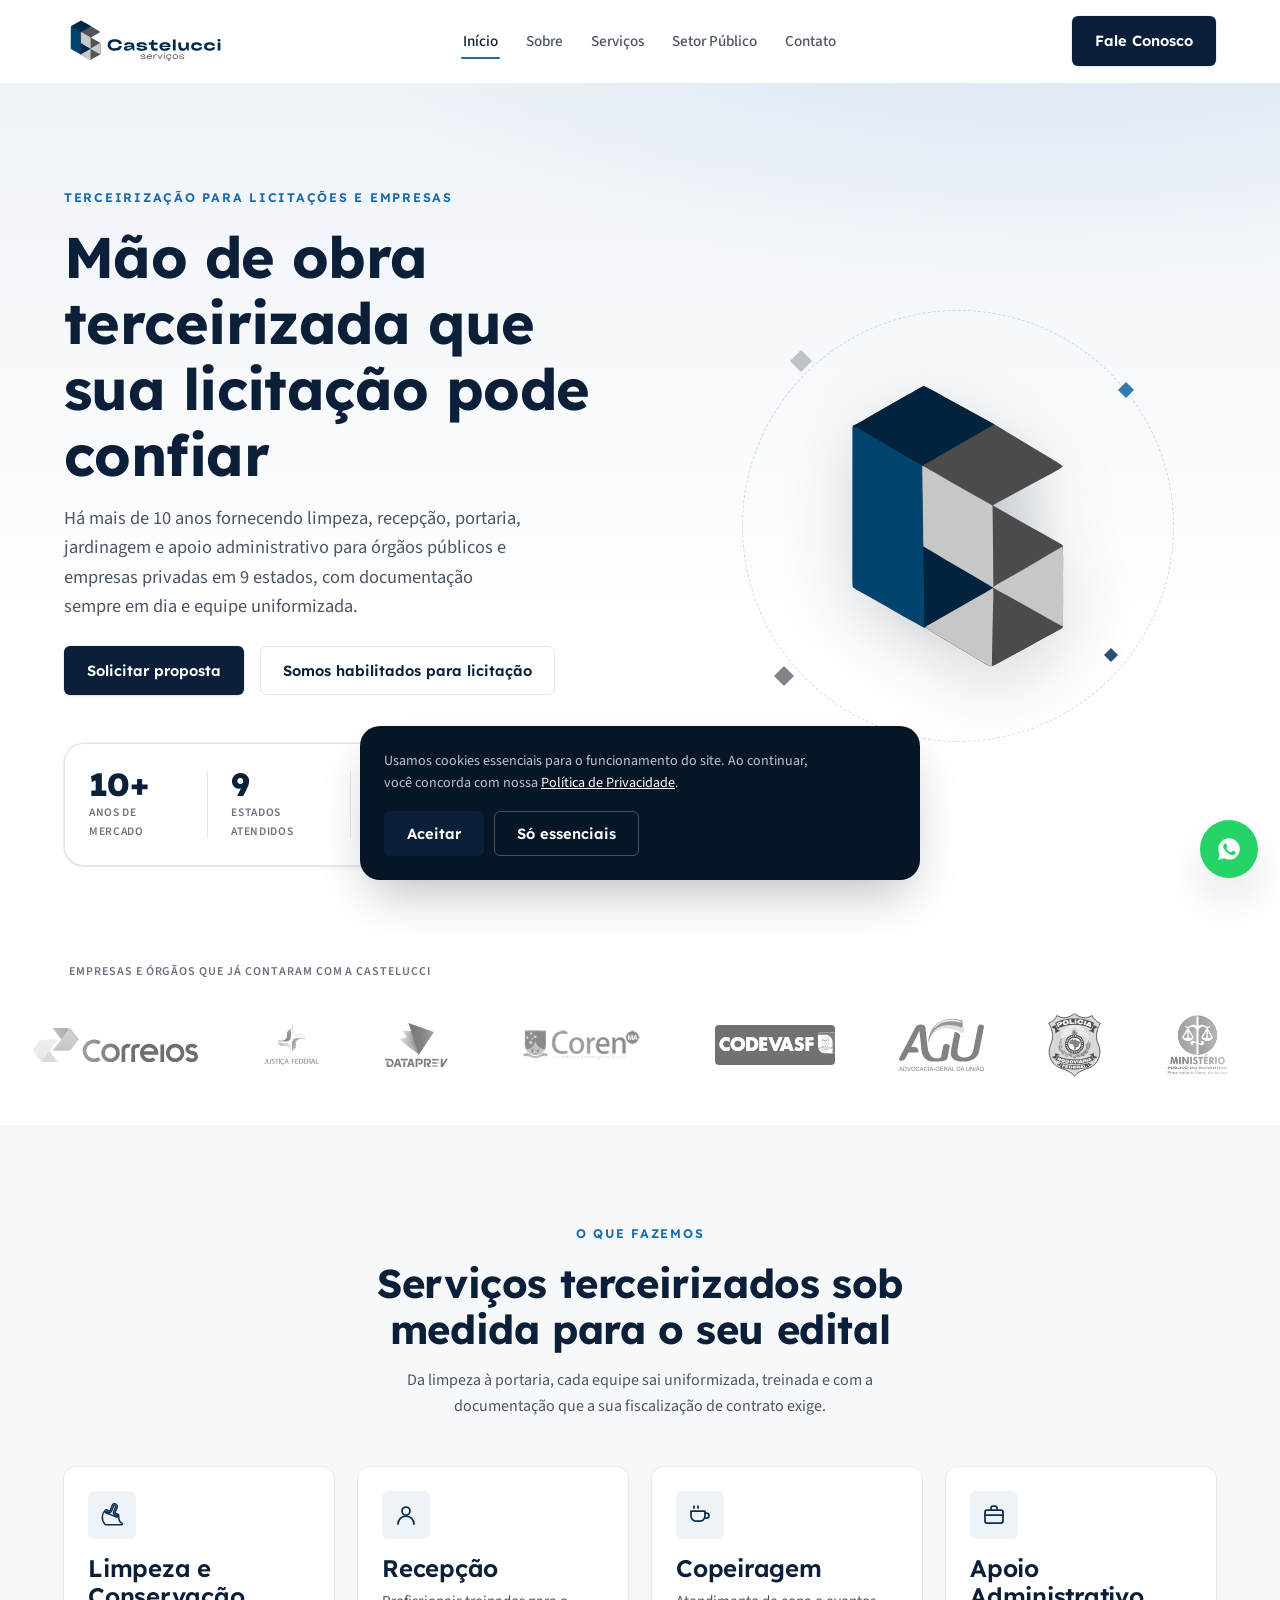
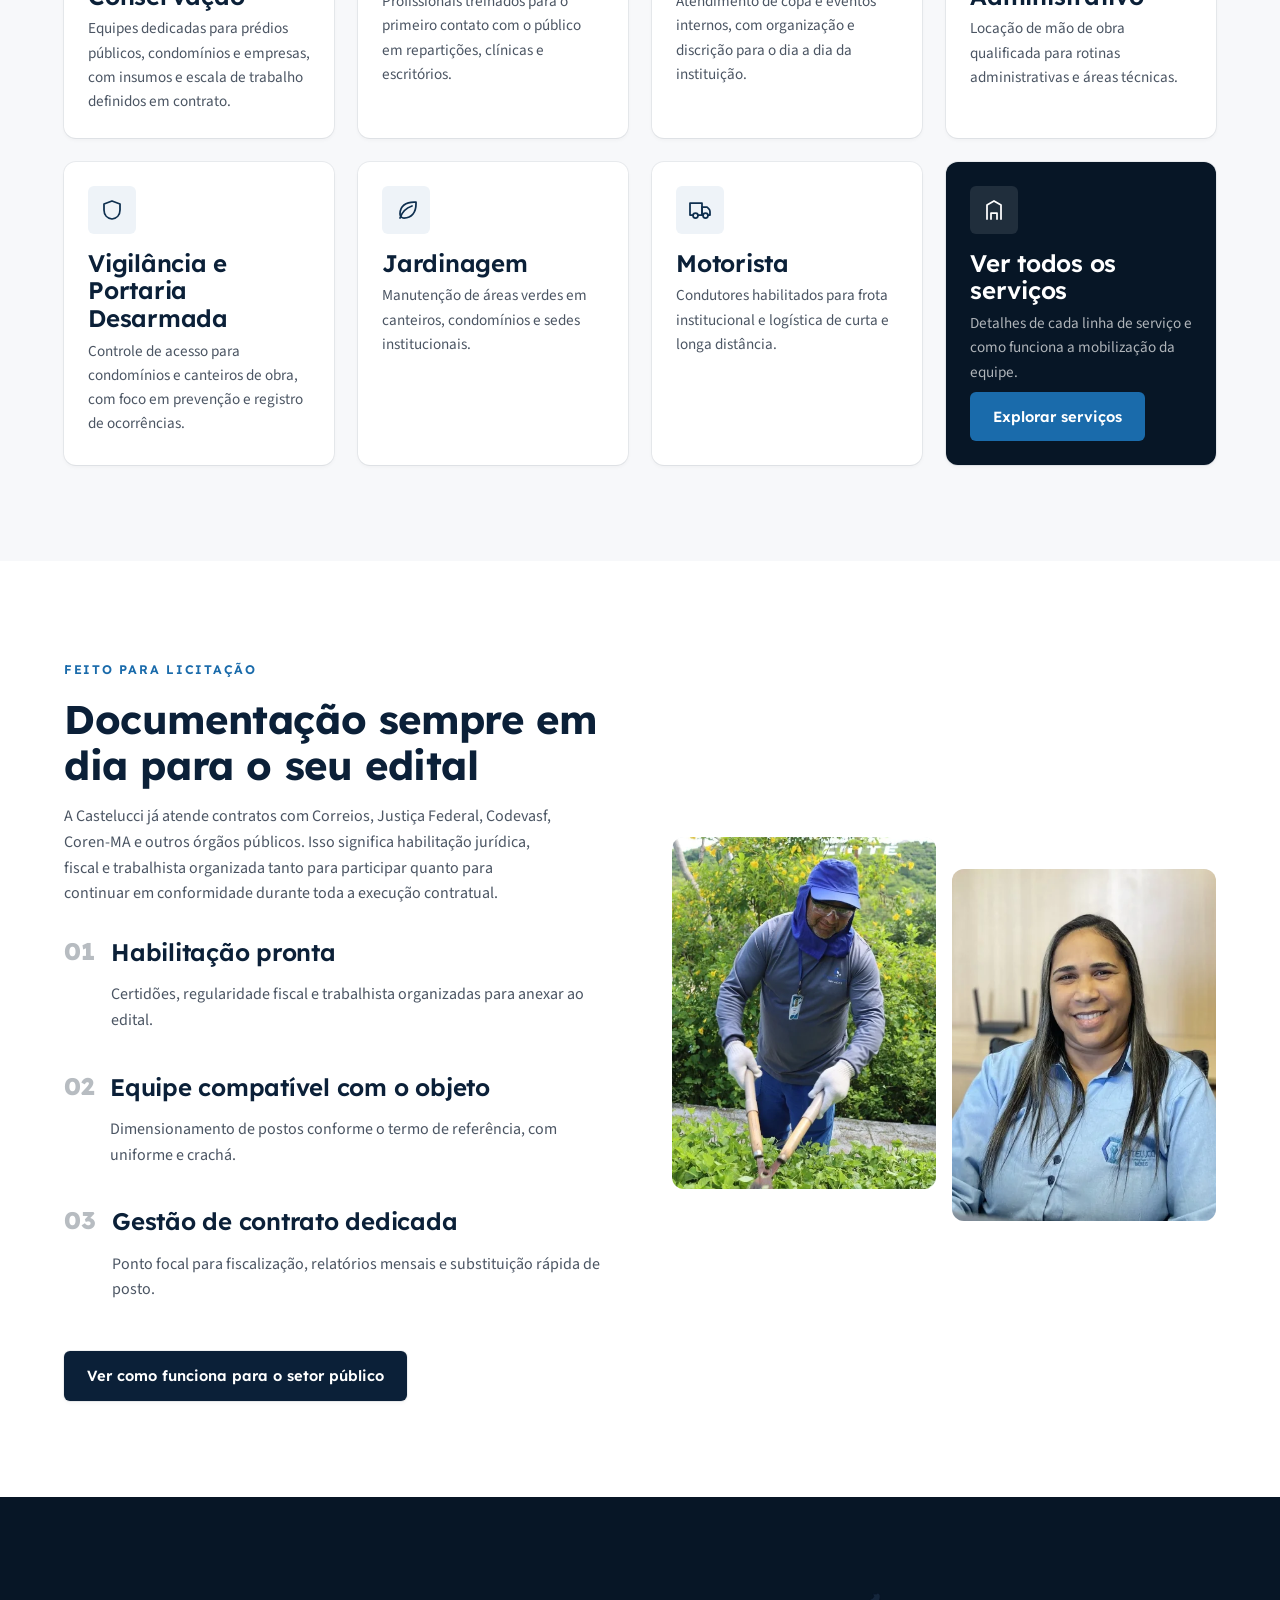
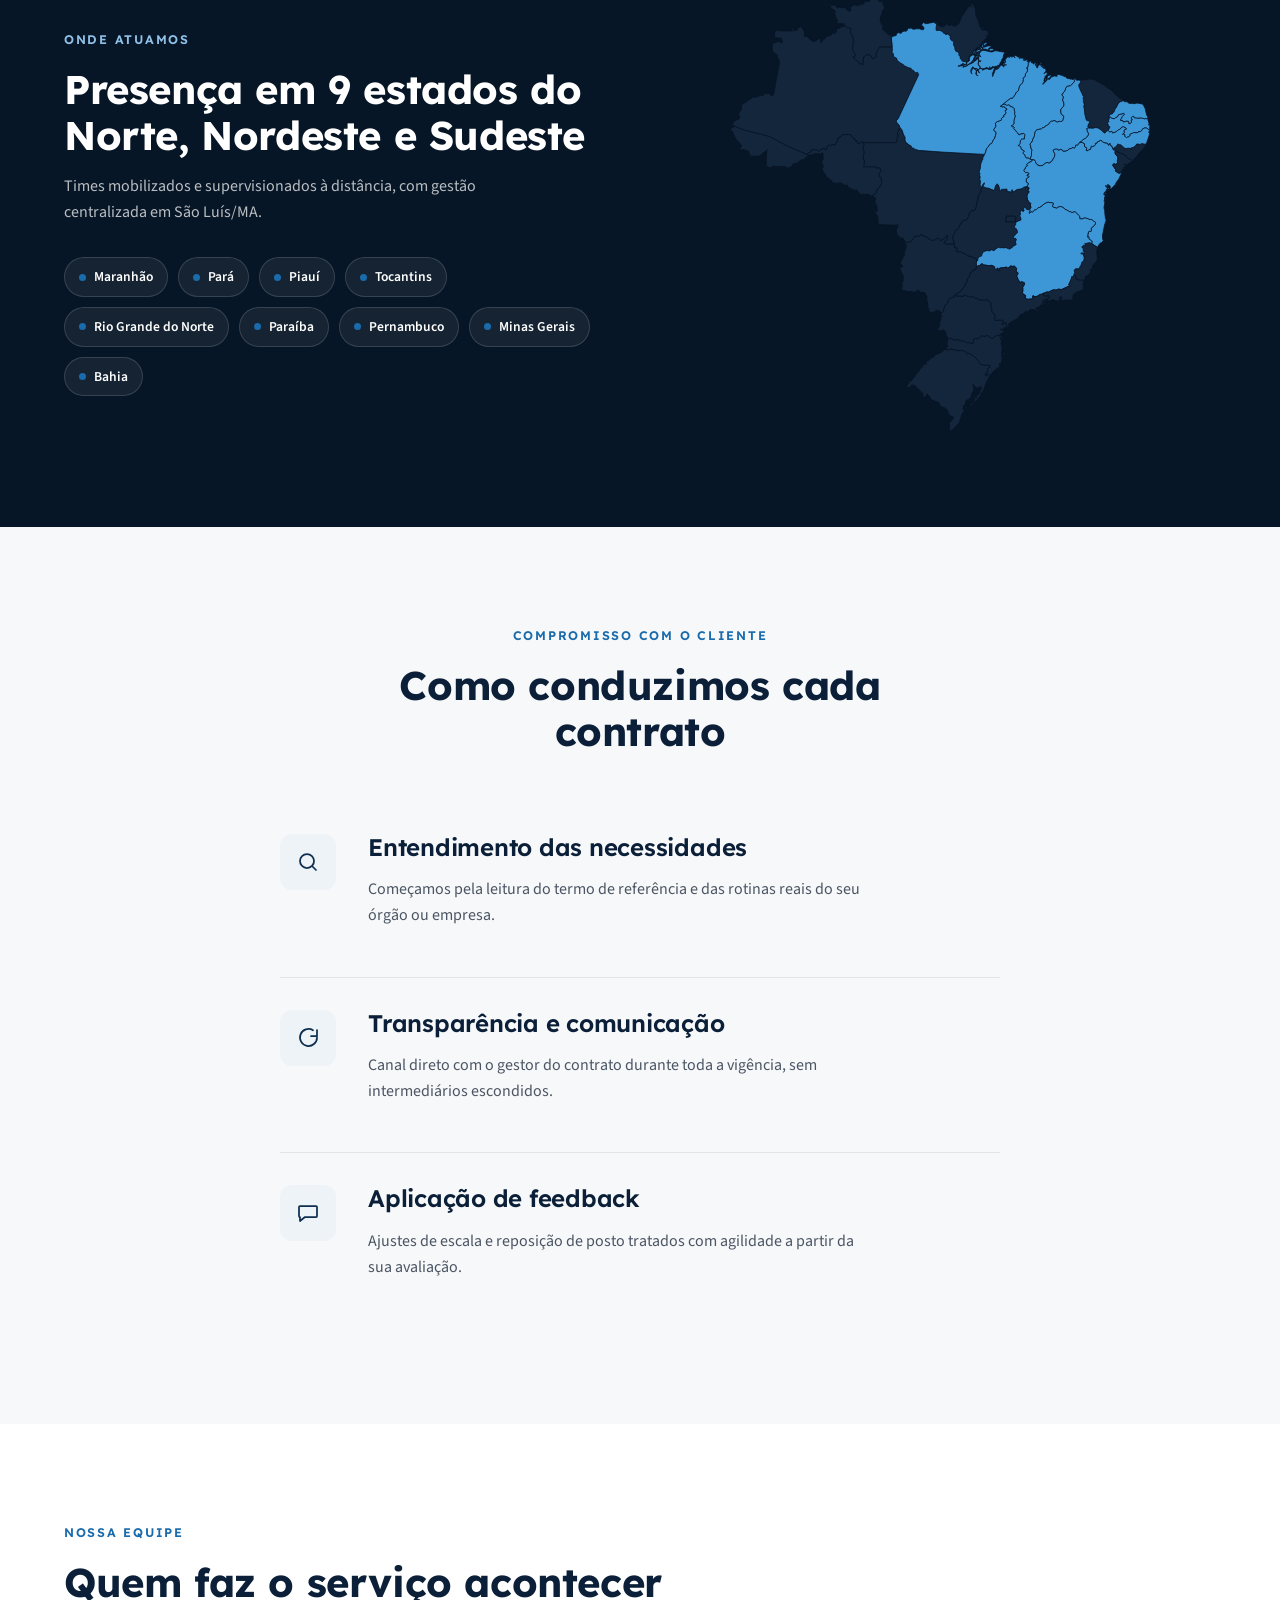
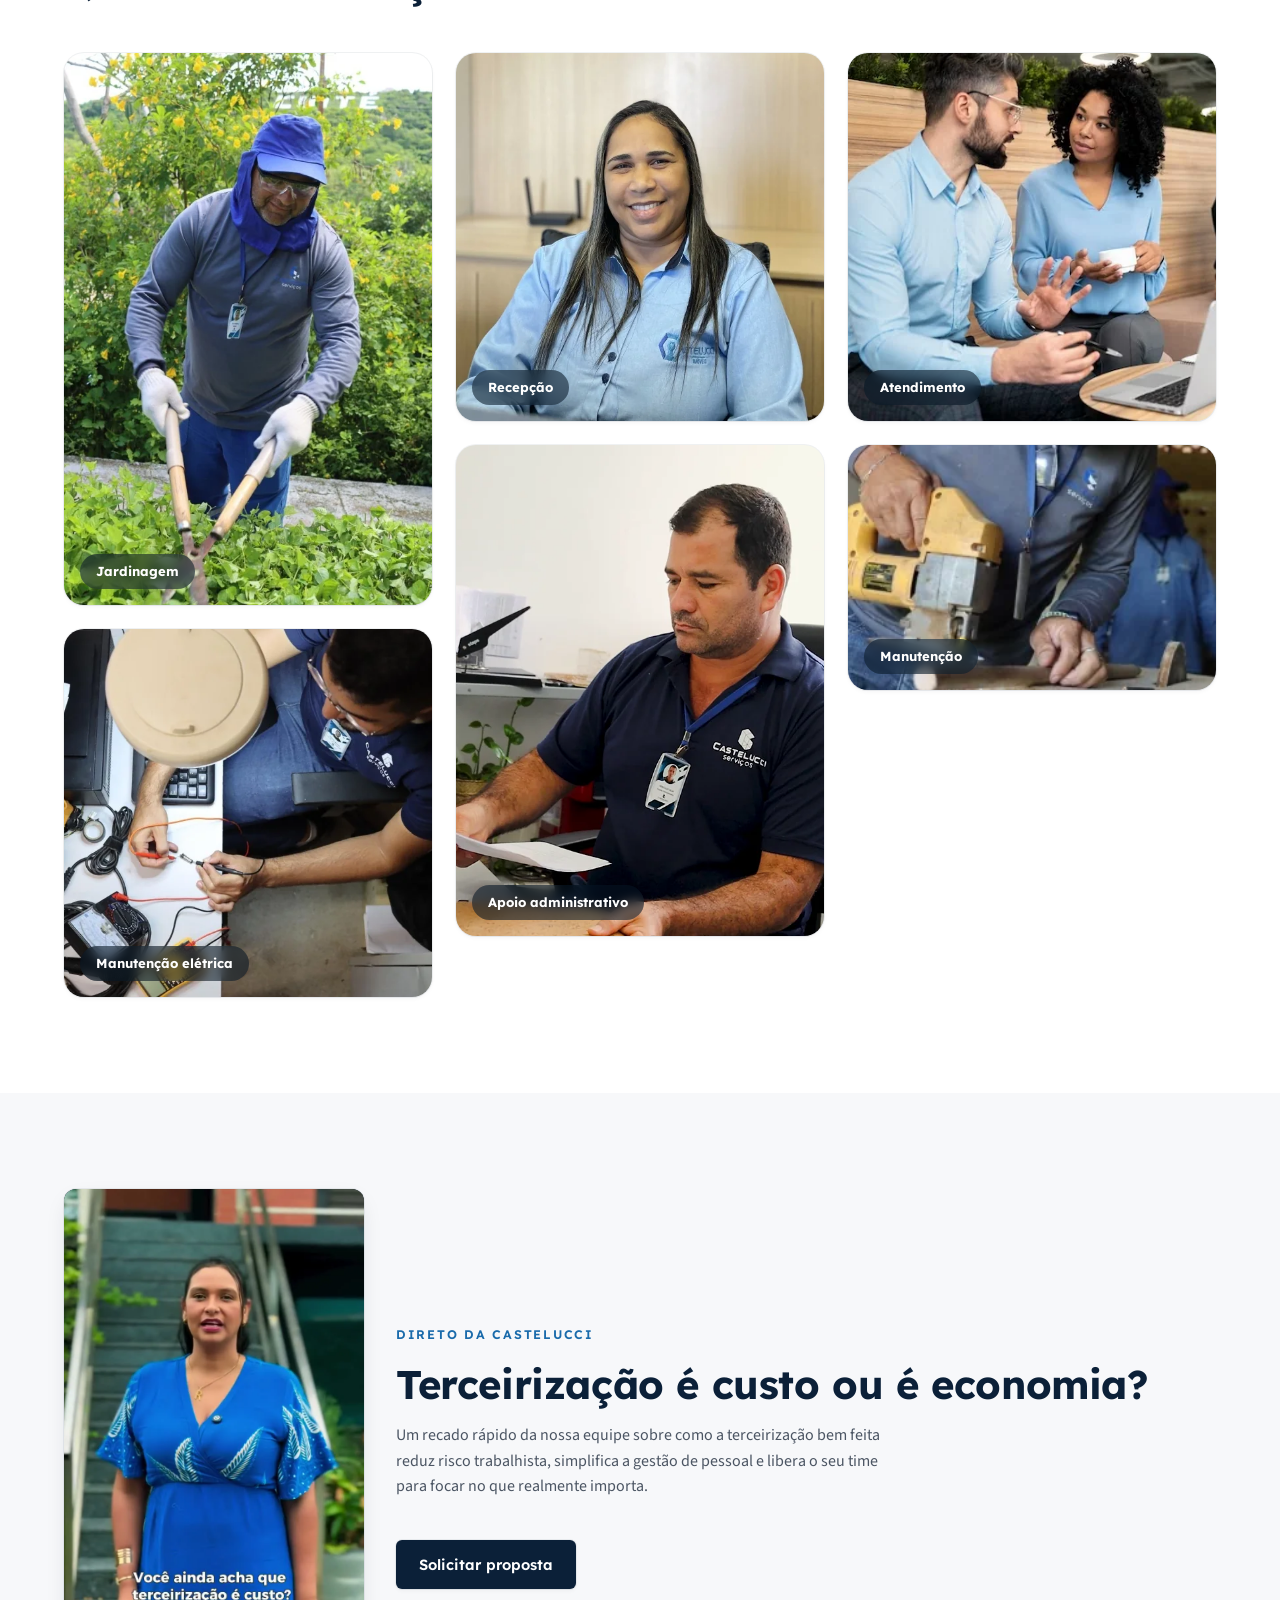
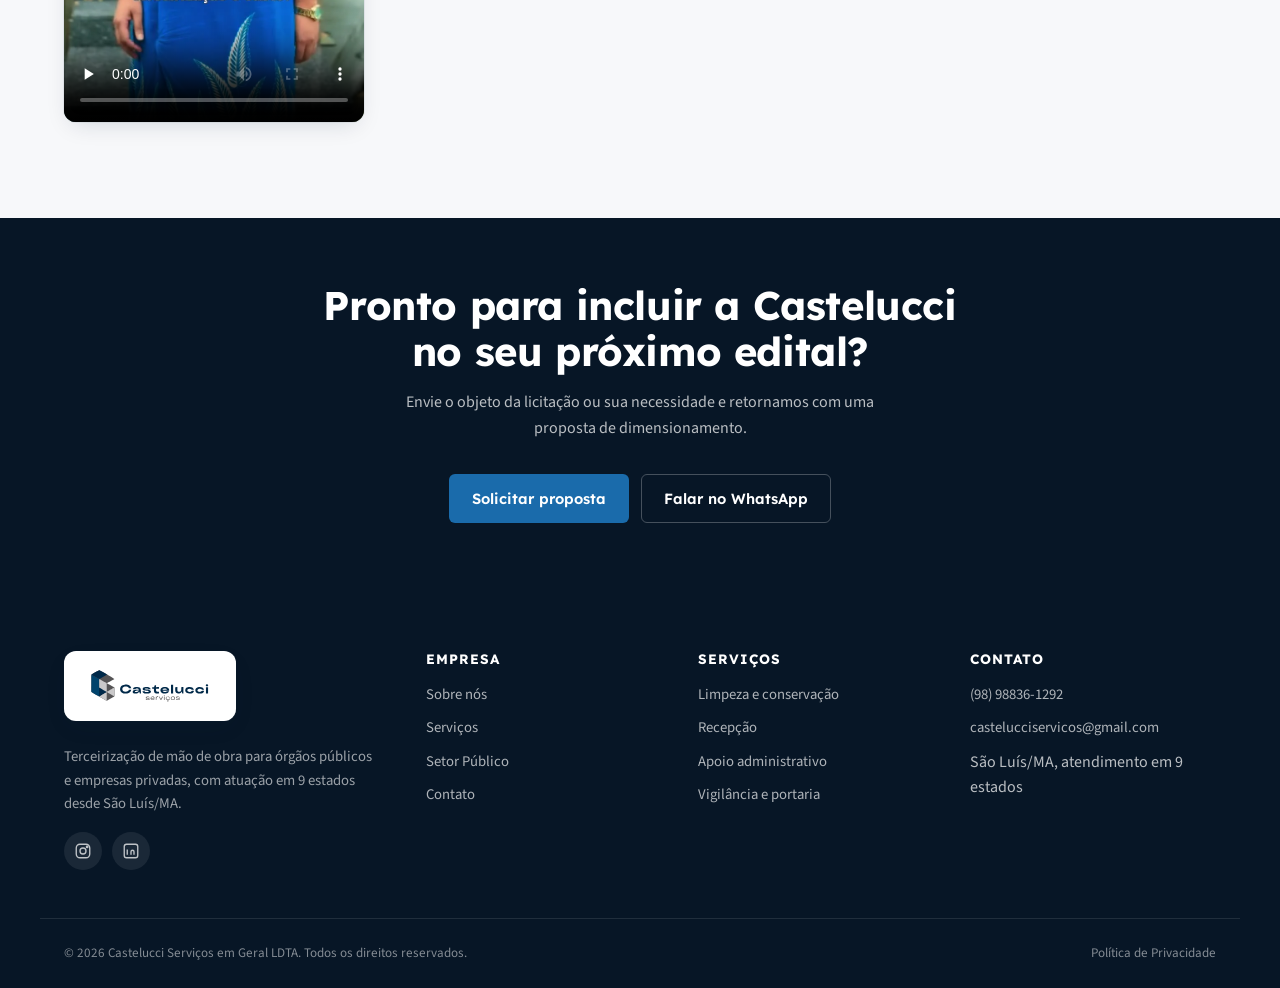
==== commit cf06c056: "feat: movimento contínuo na logo 3D do hero O cubo ficava estático assim que a animação de entrada t" ====
--- a/index.html
+++ b/index.html
@@ -92,7 +92,9 @@
       <span class="cube-chip" style="--w:20px;--c:var(--slate-500);--b:10%;--l:4%;--d:260ms;--fx:-22px;--fy:22px;"></span>
       <span class="cube-chip" style="--w:14px;--c:var(--navy-700);--b:16%;--r:10%;--d:340ms;--fx:24px;--fy:18px;"></span>
       <div class="cube-mark-wrap" id="cube-mark-wrap">
-        <img src="assets/img/brand/logo-vetorizada.svg" alt="Marca Castelucci Serviços" id="cube-mark-img">
+        <div class="cube-mark-idle">
+          <img src="assets/img/brand/logo-vetorizada.svg" alt="Marca Castelucci Serviços" id="cube-mark-img">
+        </div>
       </div>
     </div>
   </div>
--- a/assets/css/style.css
+++ b/assets/css/style.css
@@ -289,9 +289,10 @@
 @keyframes shadow-in { to { opacity: 1; } }
 .cube-orbit-ring {
   position: absolute; inset: -4%; border: 1px dashed rgba(26,107,171,0.22); border-radius: 50%;
-  opacity: 0; animation: ring-in 900ms var(--ease-enter) 480ms both;
-}
-@keyframes ring-in { to { opacity: 1; transform: rotate(8deg); } }
+  opacity: 0; animation: ring-in 900ms var(--ease-enter) 480ms both, ring-spin 48s linear infinite;
+}
+@keyframes ring-in { to { opacity: 1; } }
+@keyframes ring-spin { to { transform: rotate(360deg); } }
 
 .cube-mark-wrap {
   position: absolute; inset: 12%; transform-style: preserve-3d;
@@ -308,6 +309,22 @@
     opacity: 1; filter: blur(0) drop-shadow(0 22px 34px rgba(7,22,38,0.16));
     transform: perspective(1200px) rotateY(0deg) rotateX(0deg) translateZ(0) scale(1);
   }
+}
+
+/* Idle float: once it settles in, the cube keeps drifting gently in place
+   instead of going static — the "signature moment" stays alive at rest,
+   not just on hover. Lives on its own inner wrapper so it composes with
+   the pointer-tilt transform on .cube-mark-wrap (JS, desktop-only,
+   inline style) instead of fighting it on the same property/element. */
+.cube-mark-idle {
+  width: 100%; height: 100%; transform-style: preserve-3d;
+  animation: cube-idle-float 9s cubic-bezier(0.45, 0, 0.55, 1) 1000ms infinite;
+}
+@keyframes cube-idle-float {
+  0%   { transform: perspective(1200px) translateY(0)    rotateY(-6deg) rotateX(3deg); }
+  30%  { transform: perspective(1200px) translateY(-9px) rotateY(6deg)  rotateX(-2deg); }
+  60%  { transform: perspective(1200px) translateY(3px)  rotateY(9deg)  rotateX(3deg); }
+  100% { transform: perspective(1200px) translateY(0)    rotateY(-6deg) rotateX(3deg); }
 }
 
 .cube-chip {
@@ -681,7 +698,7 @@
     transition-duration: 0.01ms !important;
     scroll-behavior: auto !important;
   }
-  [data-reveal], [data-reveal-group] > *, .cube-mark-wrap img, .cube-chip, .cube-stage::after, .cube-orbit-ring {
+  [data-reveal], [data-reveal-group] > *, .cube-mark-wrap img, .cube-mark-idle, .cube-chip, .cube-stage::after, .cube-orbit-ring {
     opacity: 1 !important; transform: none !important; filter: none !important;
   }
   .cube-chip { opacity: 0.9 !important; }
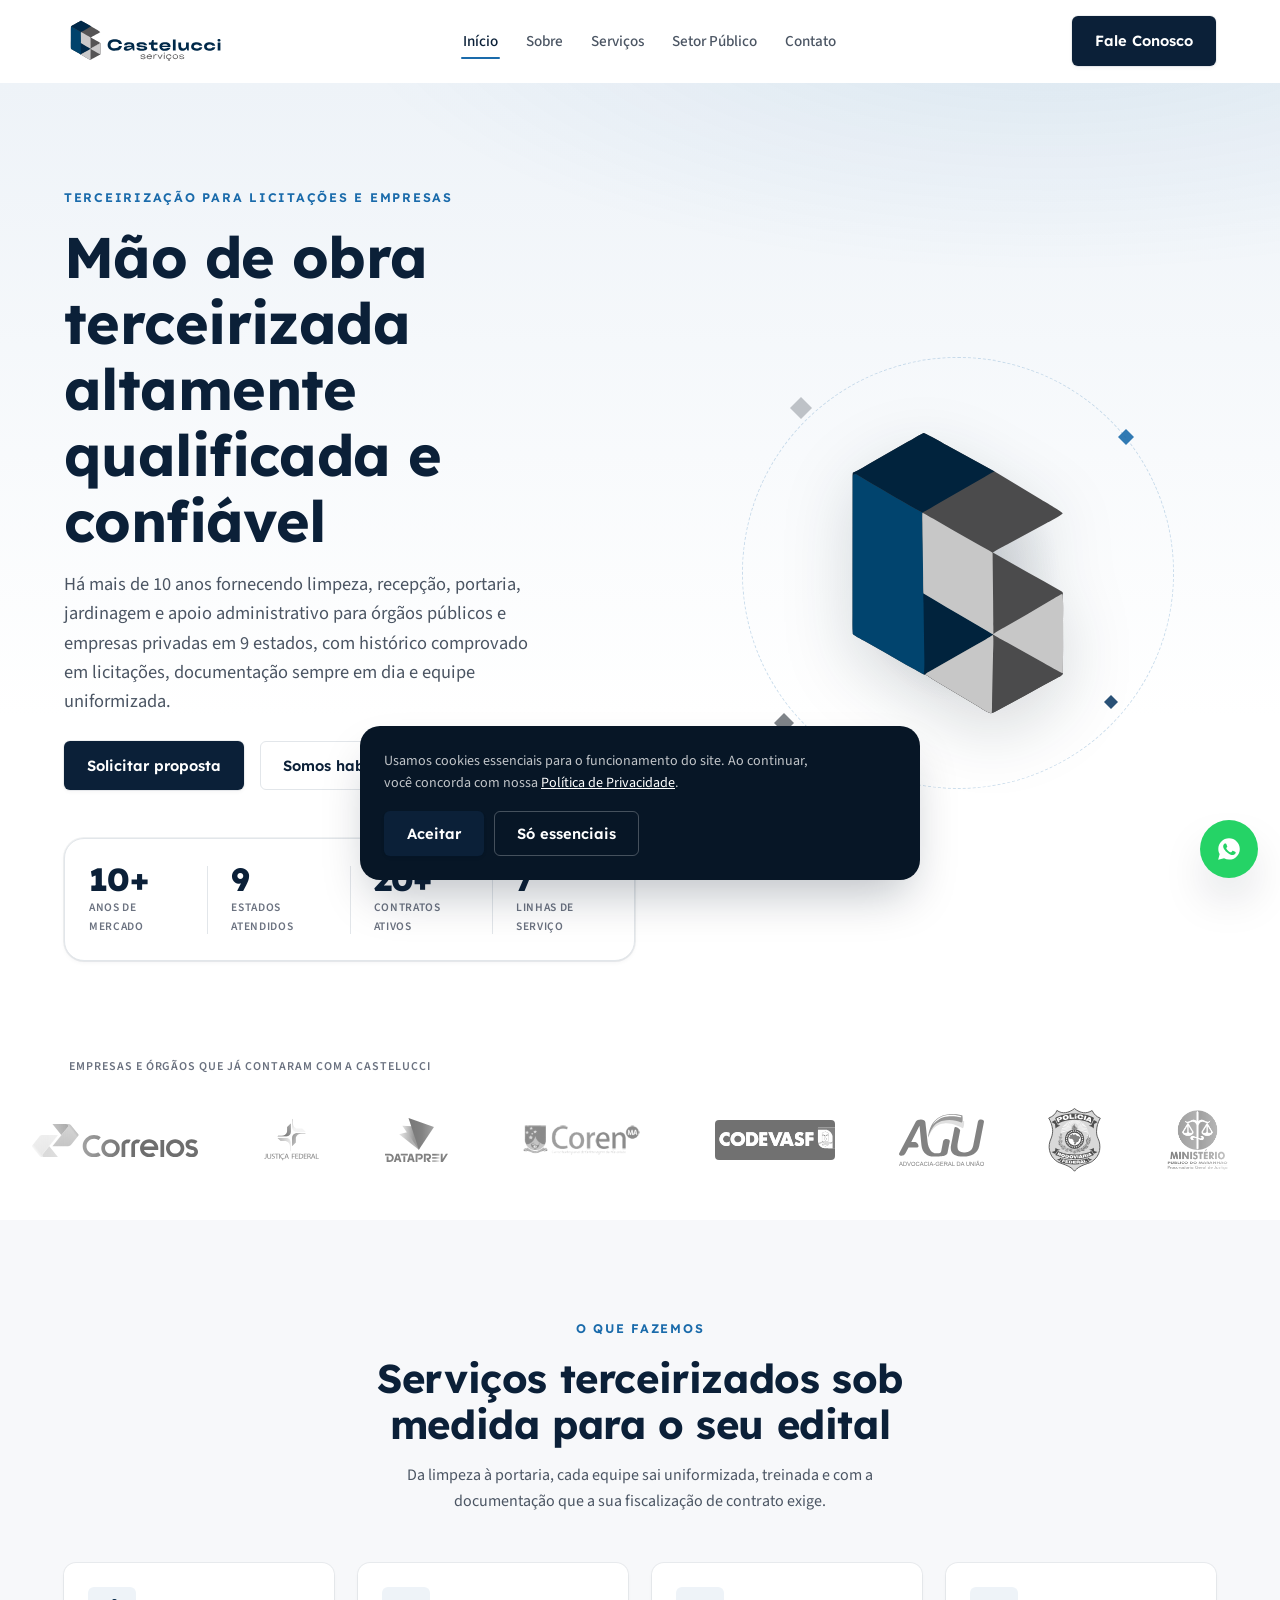
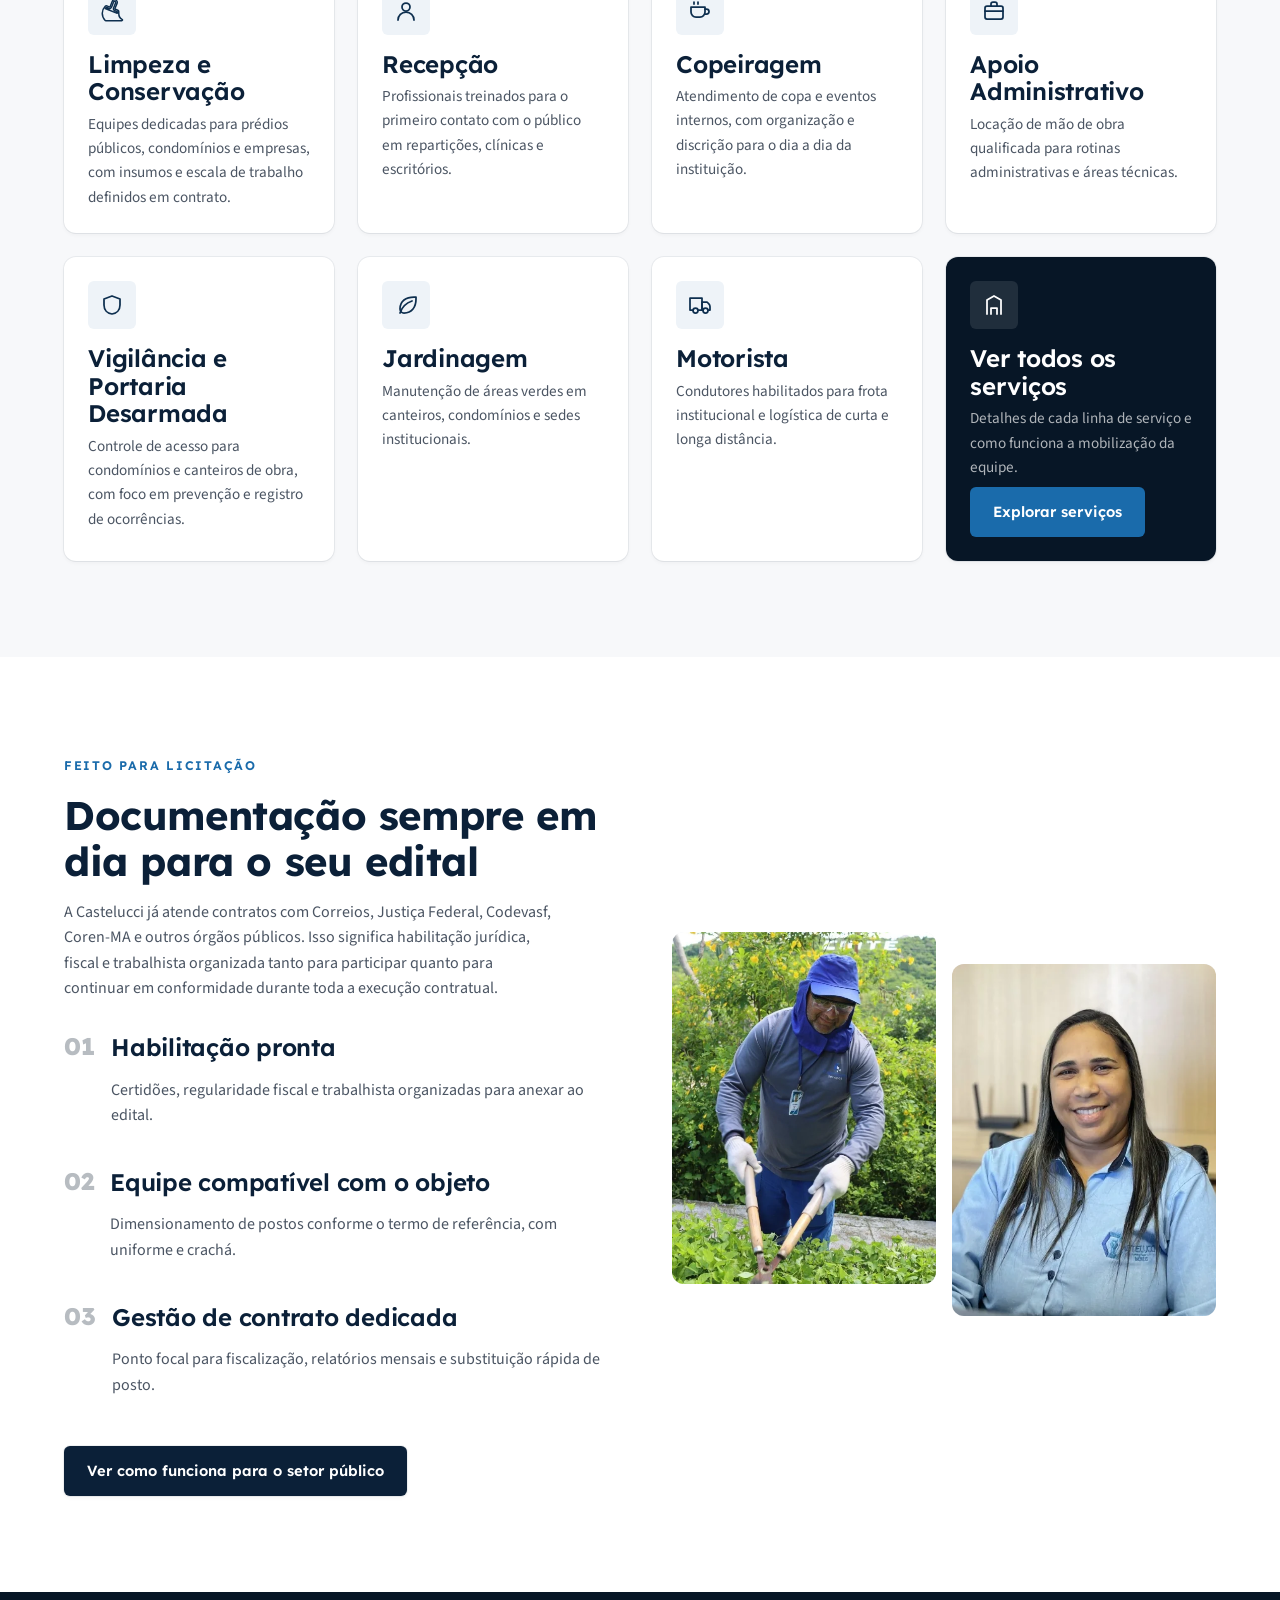
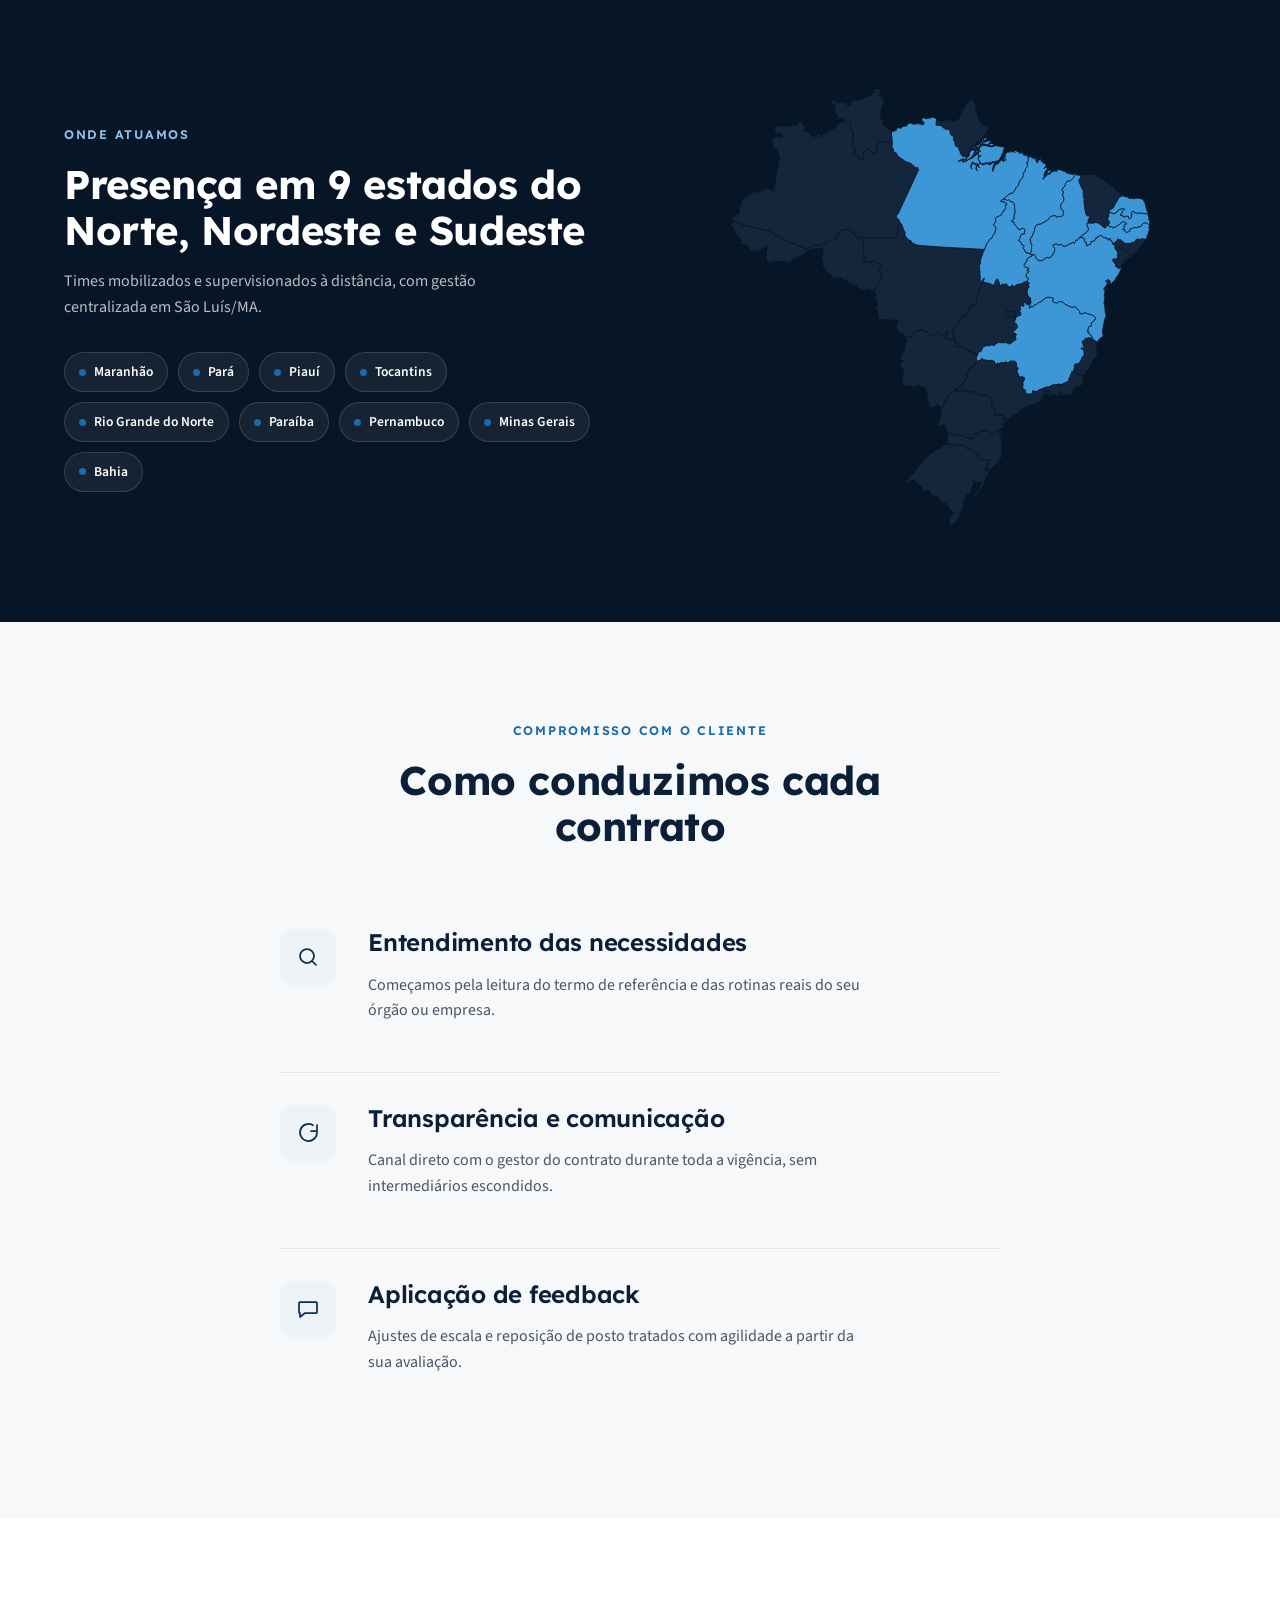
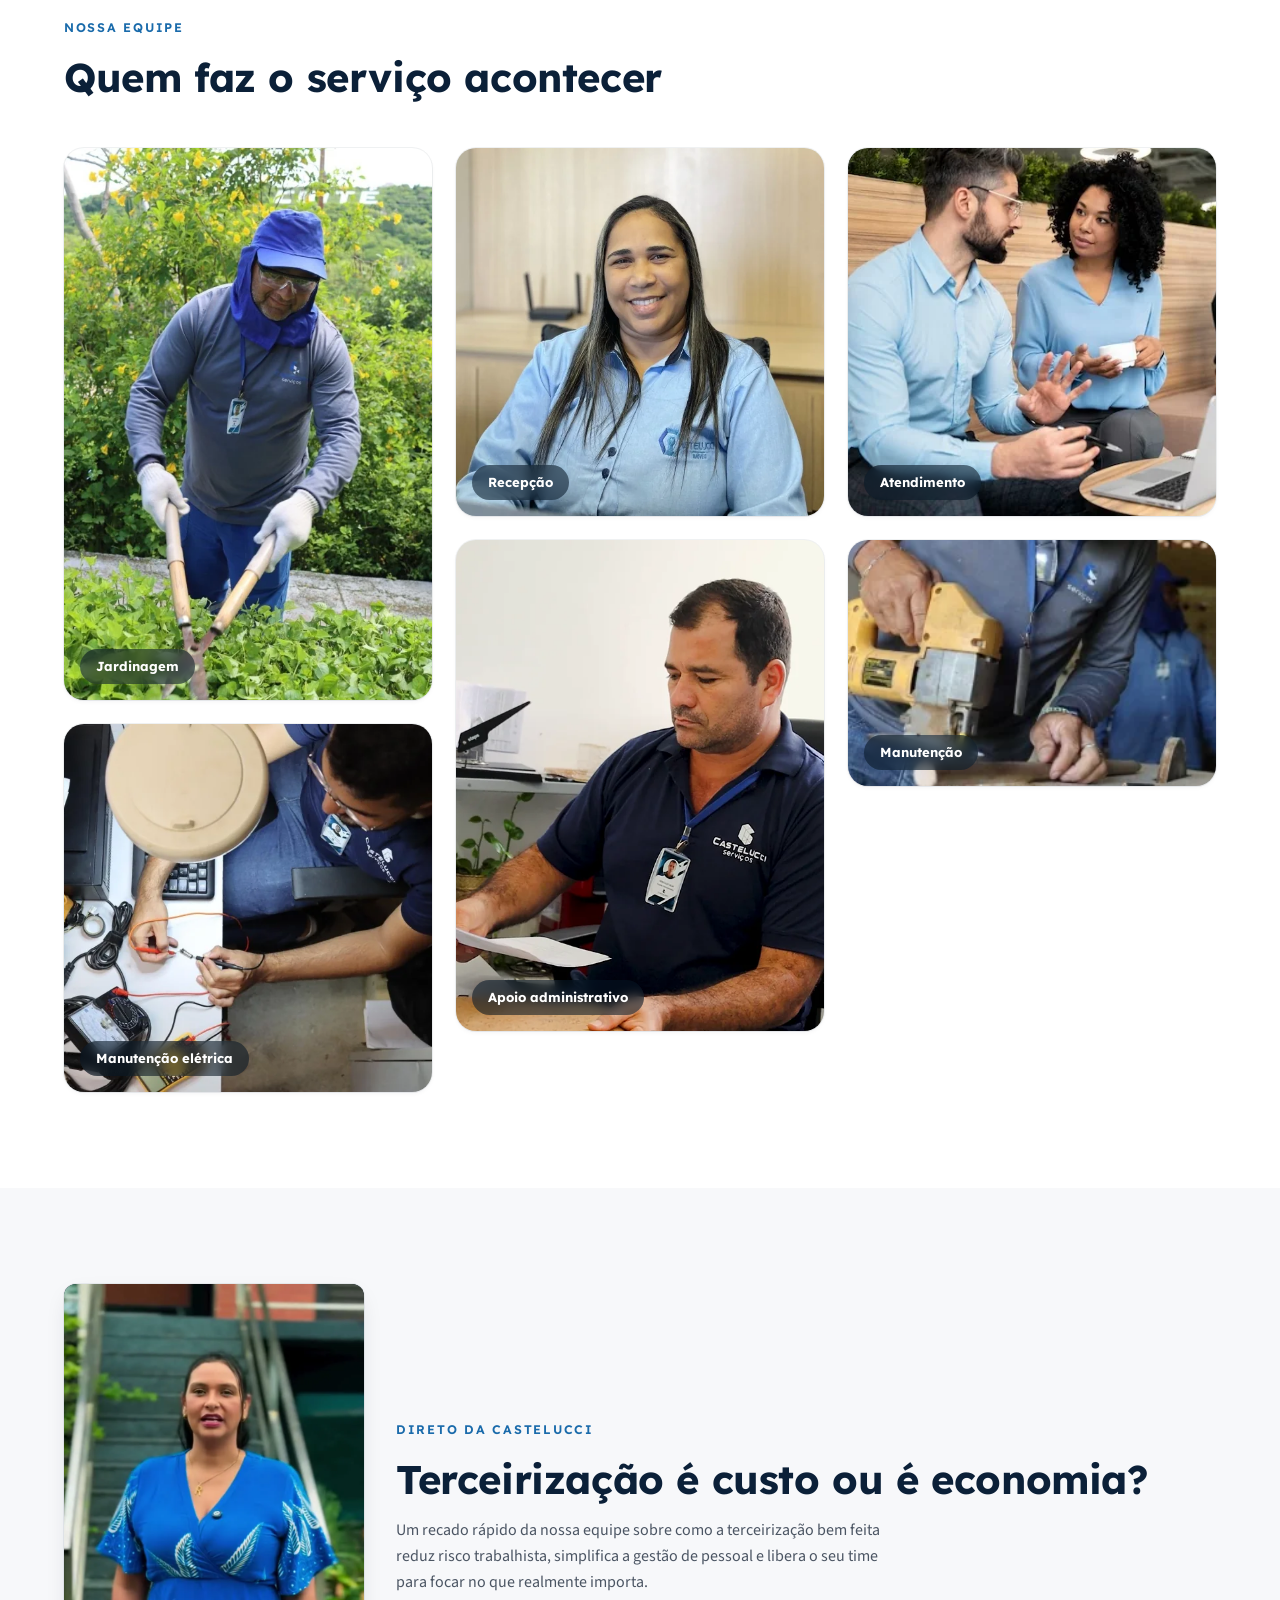
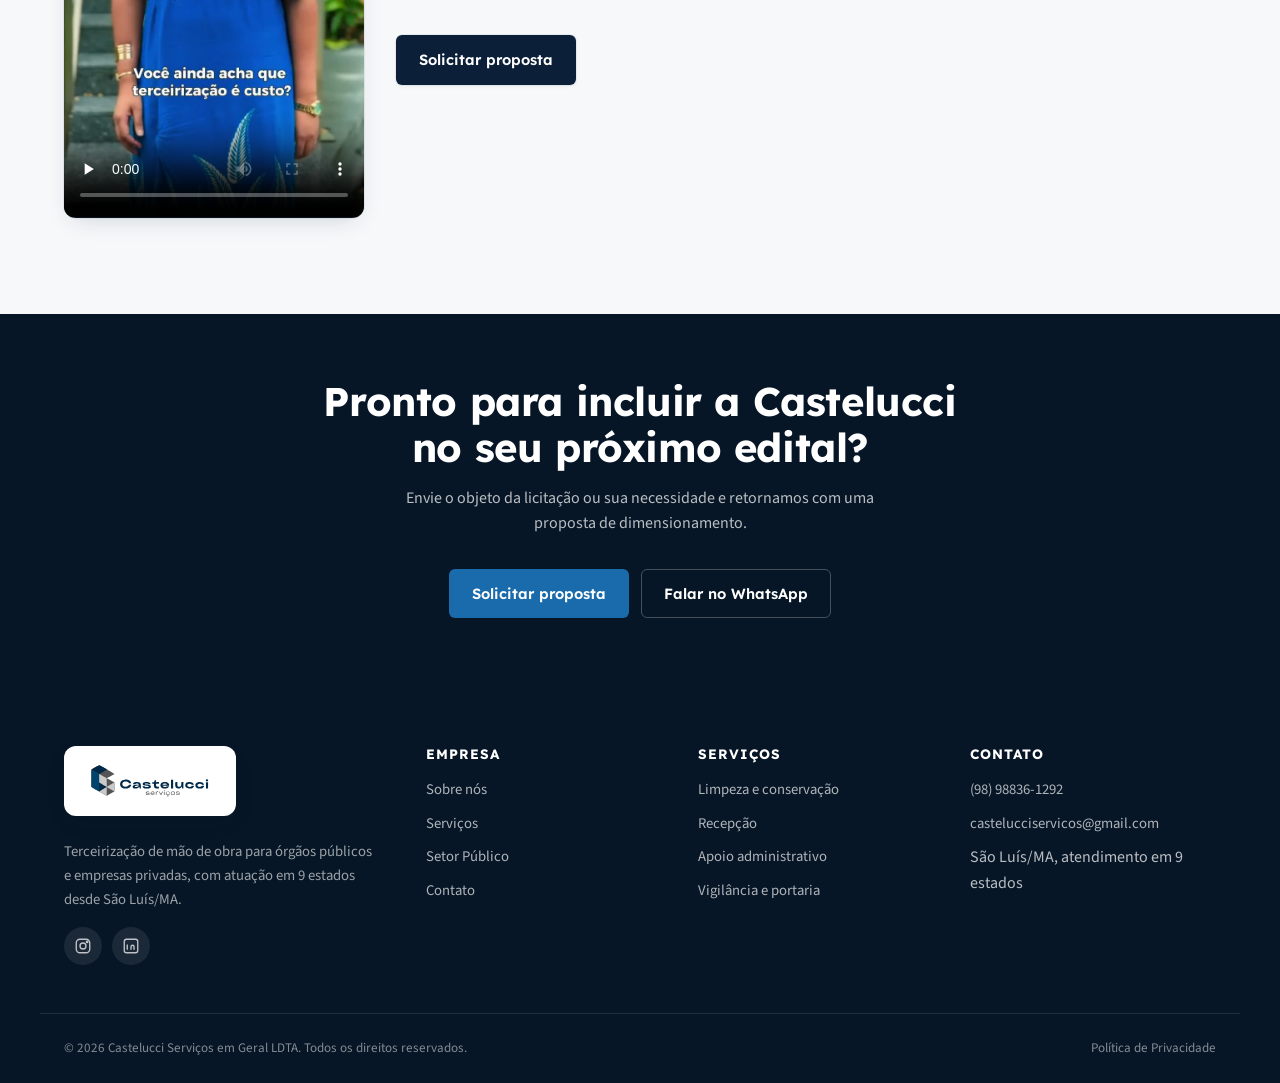
==== commit 0212e3fc: "fix: corrige título do hero que invertia a relação com a licitação "Mão de obra terceirizada que sua" ====
--- a/index.html
+++ b/index.html
@@ -72,8 +72,8 @@
   <div class="container hero-grid">
     <div class="hero-copy">
       <span class="eyebrow">Terceirização para licitações e empresas</span>
-      <h1>Mão de obra terceirizada que sua licitação pode confiar</h1>
-      <p class="lead">Há mais de 10 anos fornecendo limpeza, recepção, portaria, jardinagem e apoio administrativo para órgãos públicos e empresas privadas em 9 estados, com documentação sempre em dia e equipe uniformizada.</p>
+      <h1>Mão de obra terceirizada altamente qualificada e confiável</h1>
+      <p class="lead">Há mais de 10 anos fornecendo limpeza, recepção, portaria, jardinagem e apoio administrativo para órgãos públicos e empresas privadas em 9 estados, com histórico comprovado em licitações, documentação sempre em dia e equipe uniformizada.</p>
       <div class="hero-actions">
         <a href="contato/" class="btn btn-primary">Solicitar proposta</a>
         <a href="setor-publico/" class="btn btn-ghost">Somos habilitados para licitação</a>
--- a/assets/css/style.css
+++ b/assets/css/style.css
@@ -318,13 +318,14 @@
    inline style) instead of fighting it on the same property/element. */
 .cube-mark-idle {
   width: 100%; height: 100%; transform-style: preserve-3d;
-  animation: cube-idle-float 9s cubic-bezier(0.45, 0, 0.55, 1) 1000ms infinite;
+  animation: cube-idle-float 6.5s cubic-bezier(0.45, 0, 0.55, 1) 1000ms infinite;
 }
 @keyframes cube-idle-float {
-  0%   { transform: perspective(1200px) translateY(0)    rotateY(-6deg) rotateX(3deg); }
-  30%  { transform: perspective(1200px) translateY(-9px) rotateY(6deg)  rotateX(-2deg); }
-  60%  { transform: perspective(1200px) translateY(3px)  rotateY(9deg)  rotateX(3deg); }
-  100% { transform: perspective(1200px) translateY(0)    rotateY(-6deg) rotateX(3deg); }
+  0%   { transform: perspective(1200px) translateY(0)     rotateY(-15deg) rotateX(6deg)  scale(1); }
+  25%  { transform: perspective(1200px) translateY(-18px) rotateY(9deg)   rotateX(-6deg) scale(1.045); }
+  50%  { transform: perspective(1200px) translateY(4px)   rotateY(18deg)  rotateX(7deg)  scale(1); }
+  75%  { transform: perspective(1200px) translateY(-12px) rotateY(-9deg)  rotateX(-5deg) scale(1.03); }
+  100% { transform: perspective(1200px) translateY(0)     rotateY(-15deg) rotateX(6deg)  scale(1); }
 }
 
 .cube-chip {
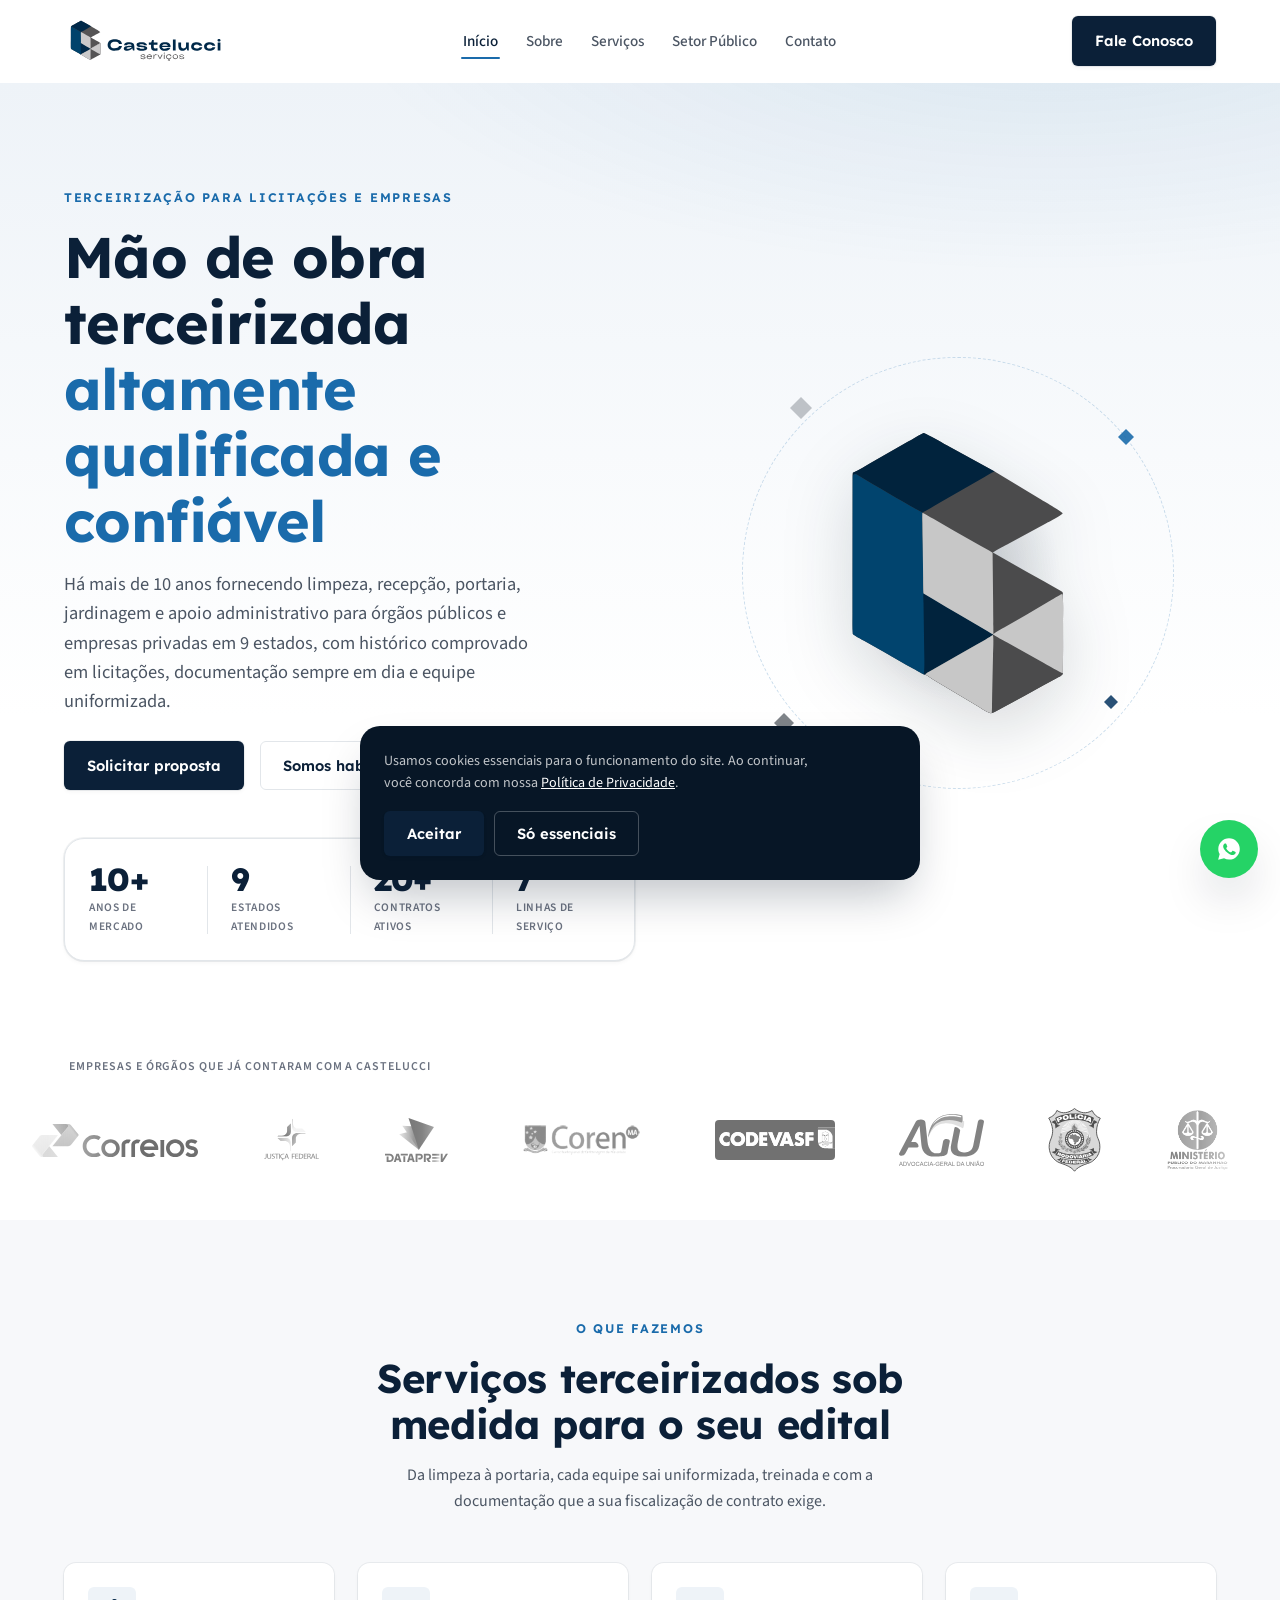
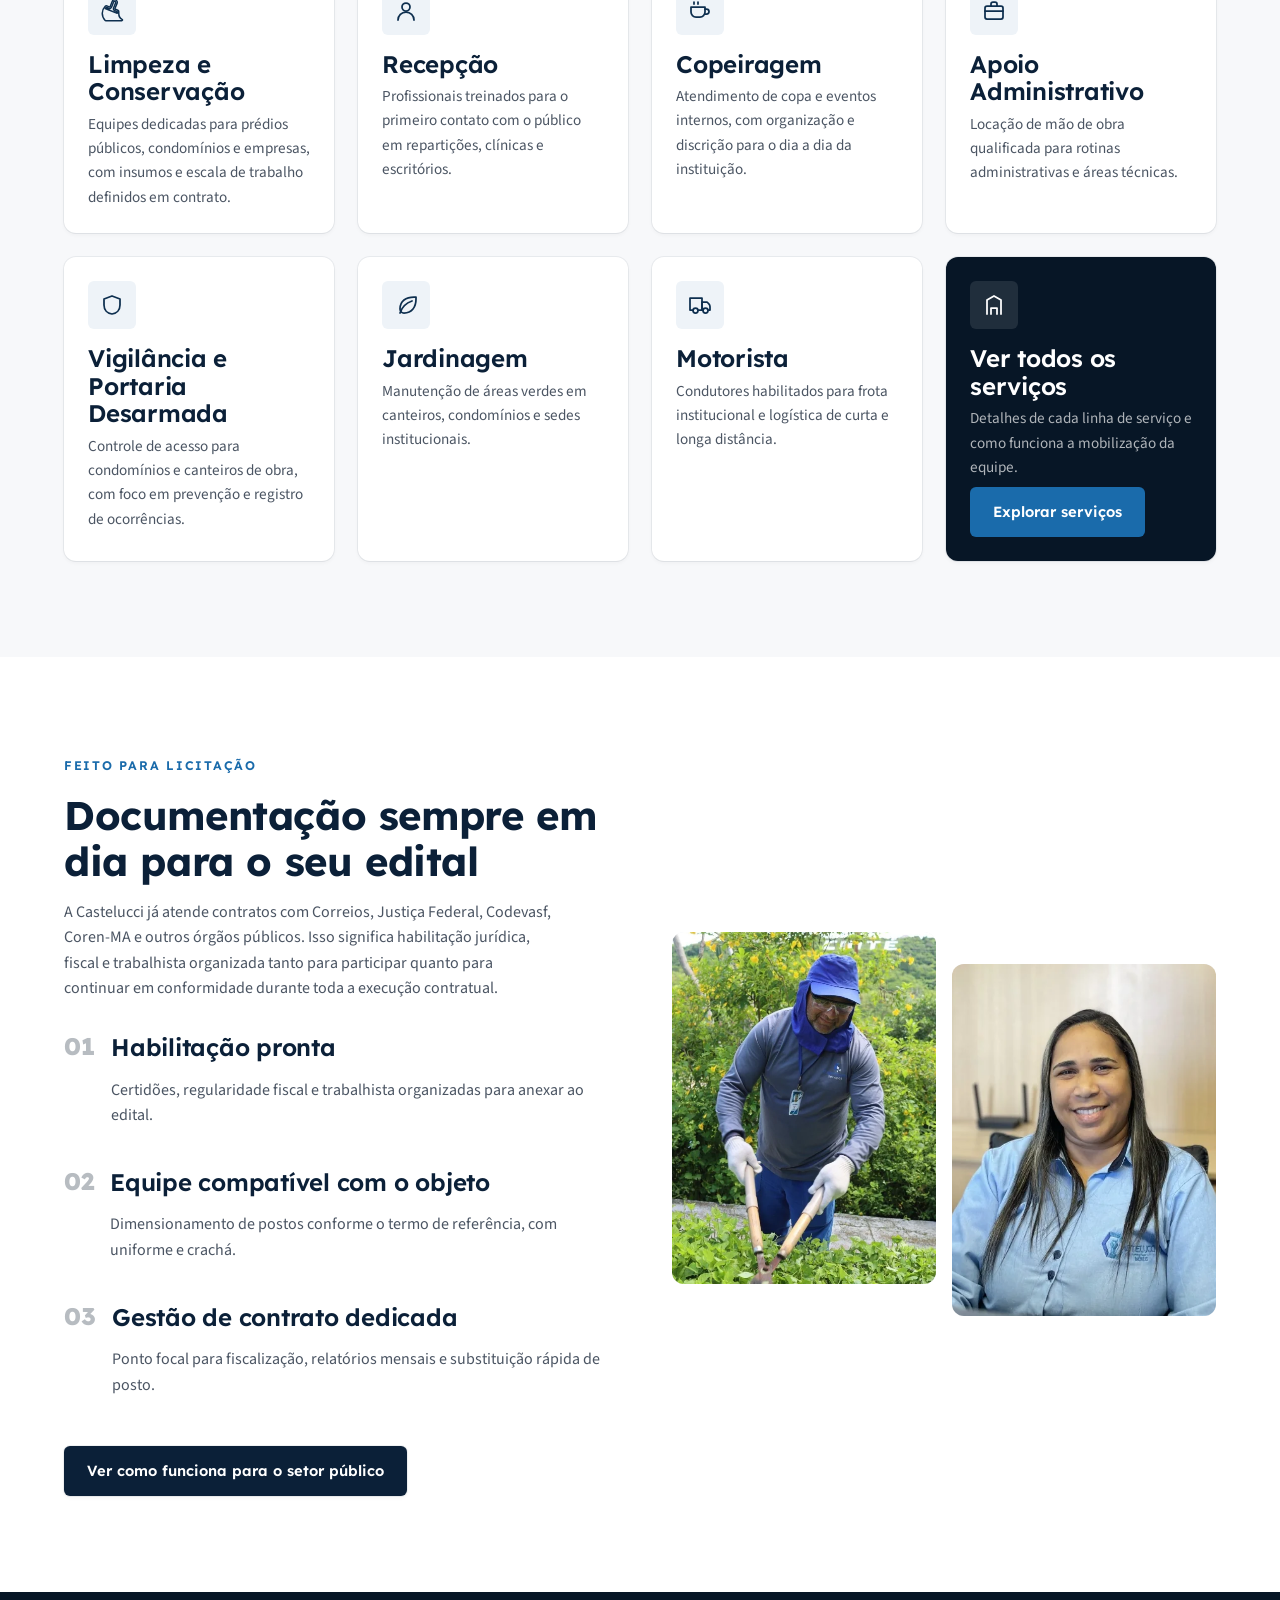
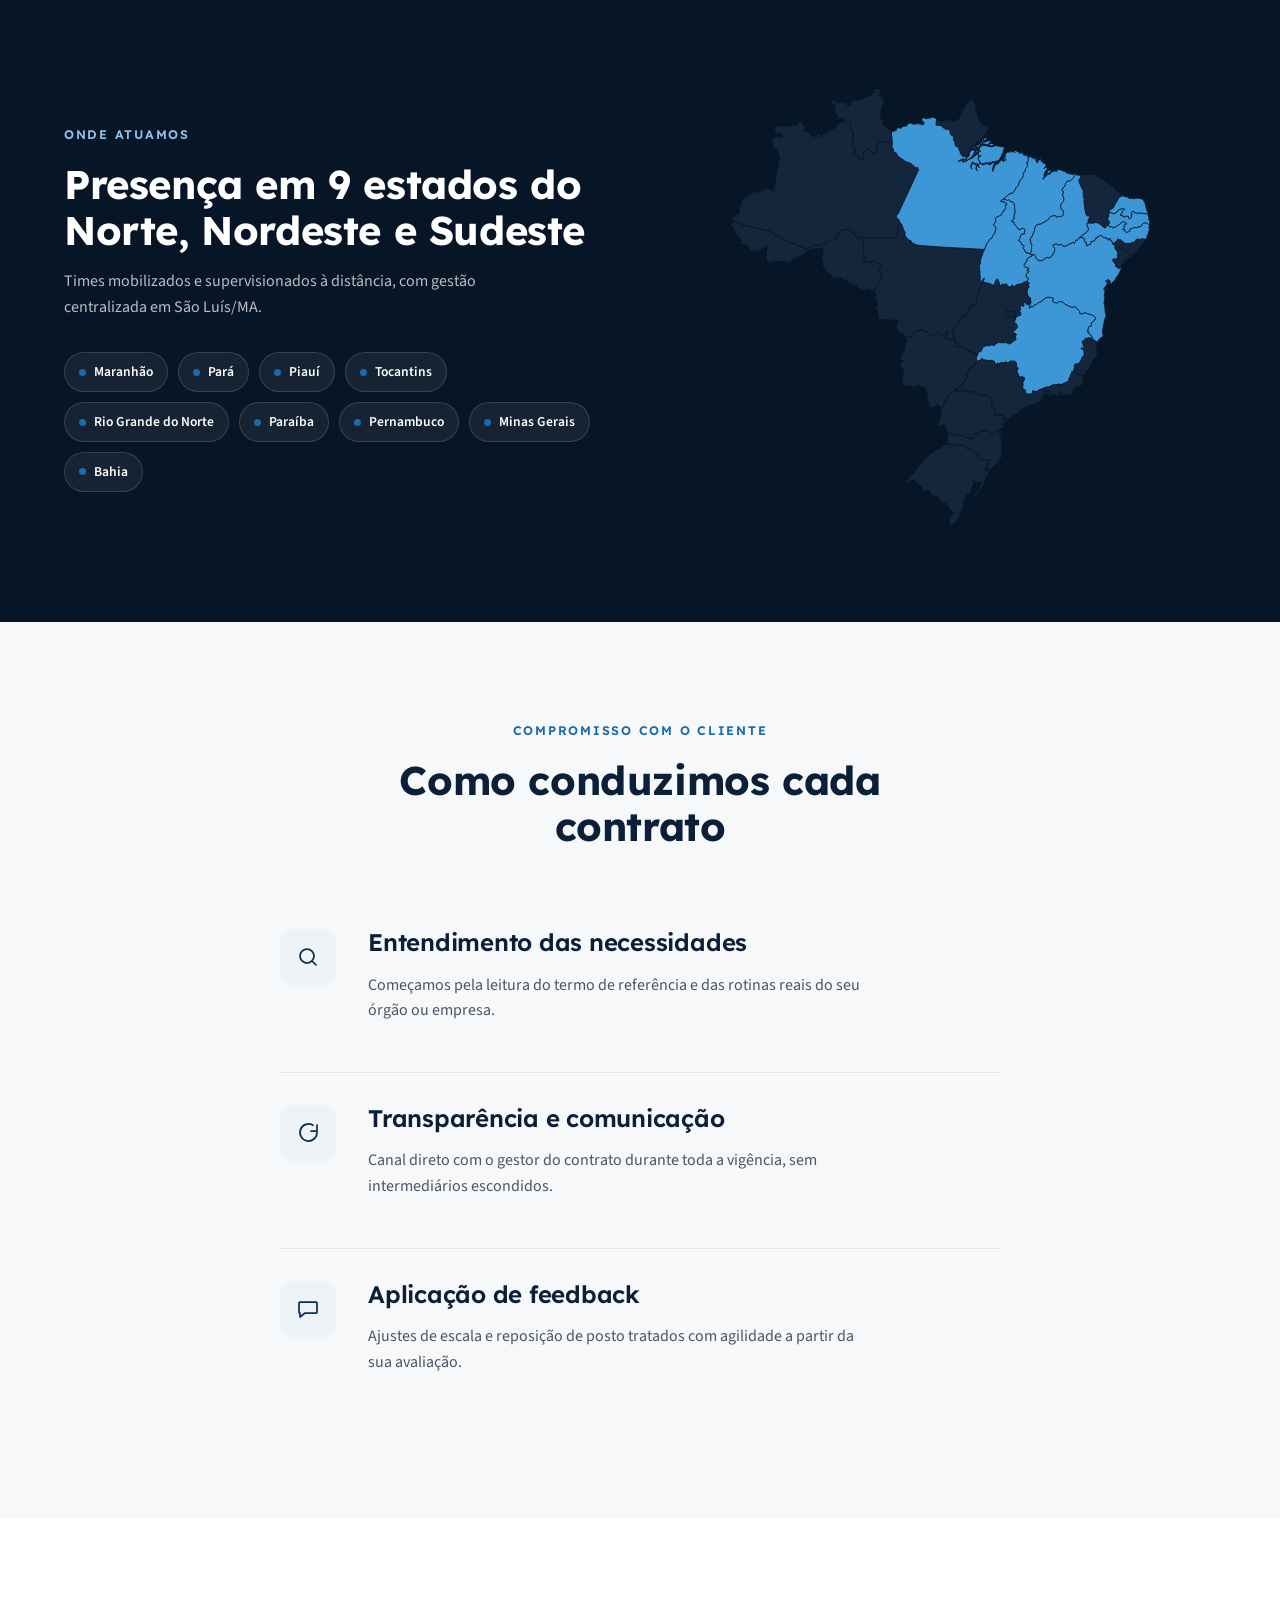
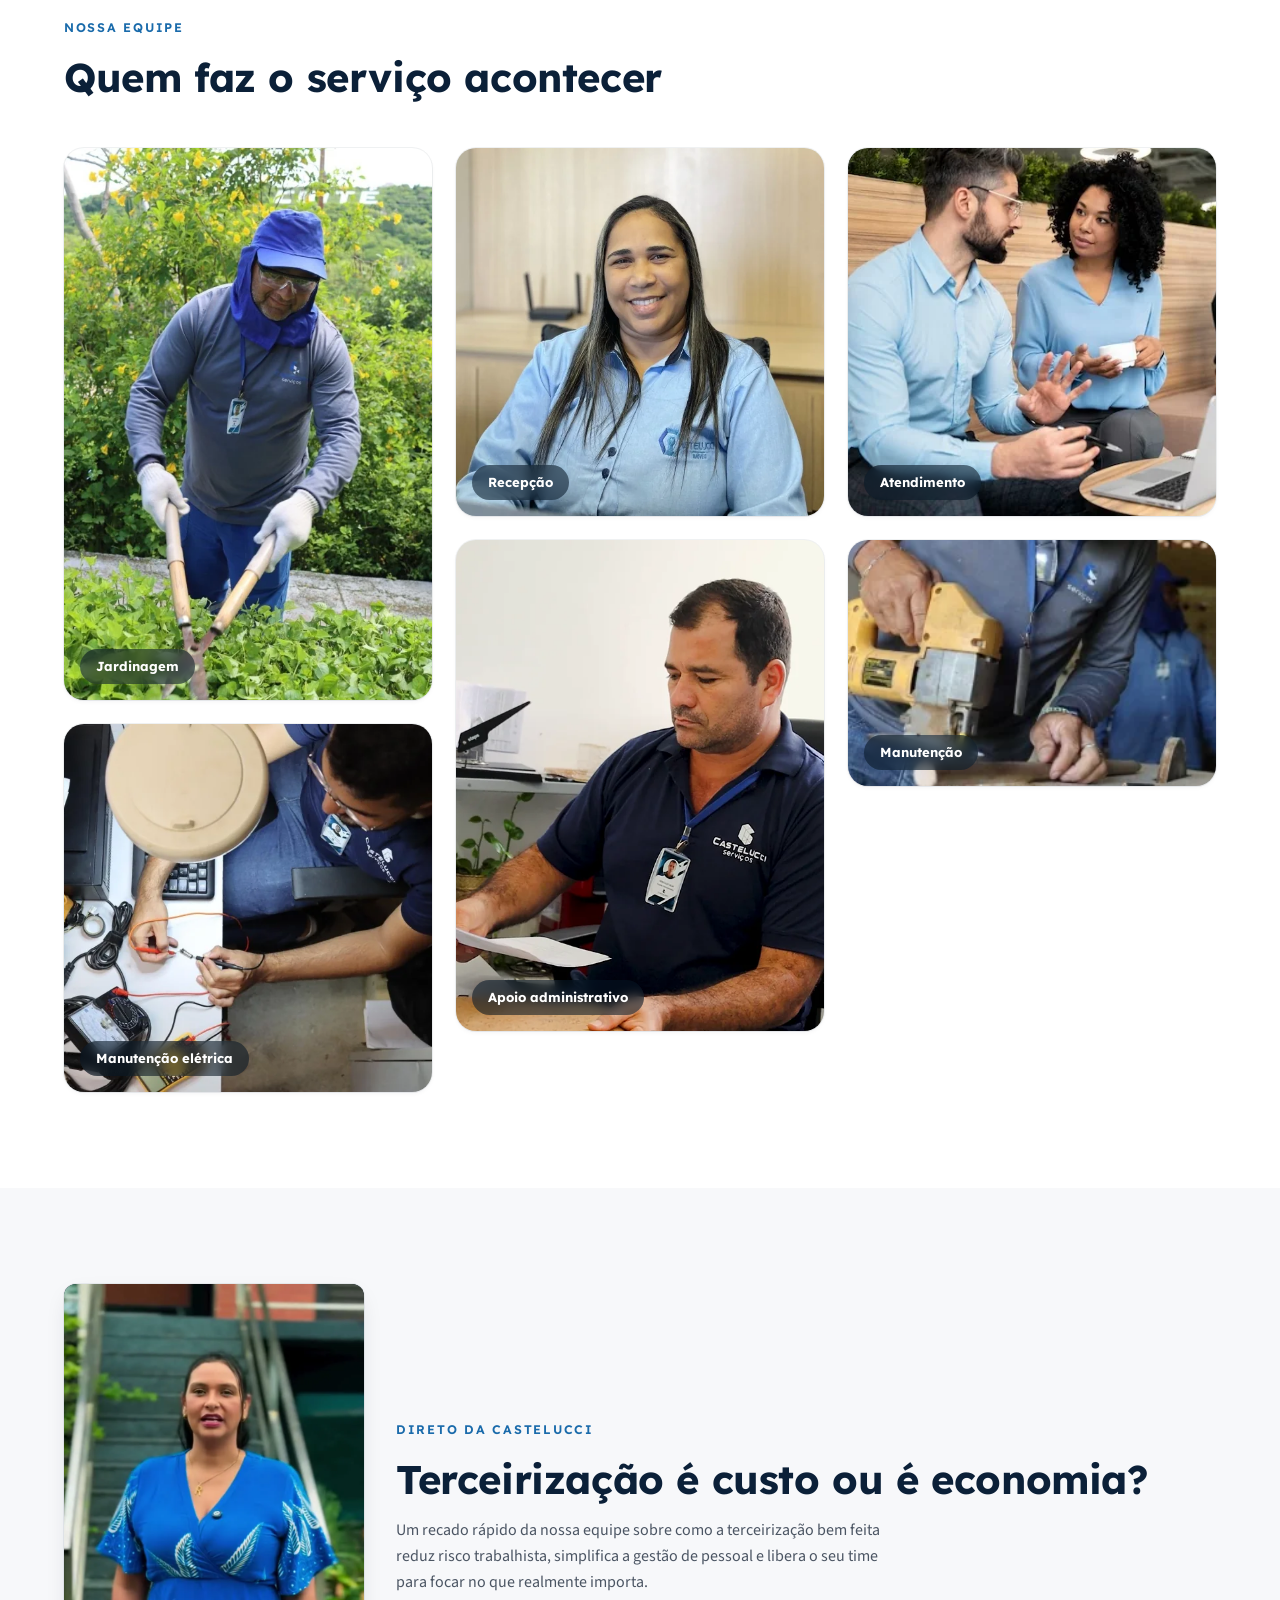
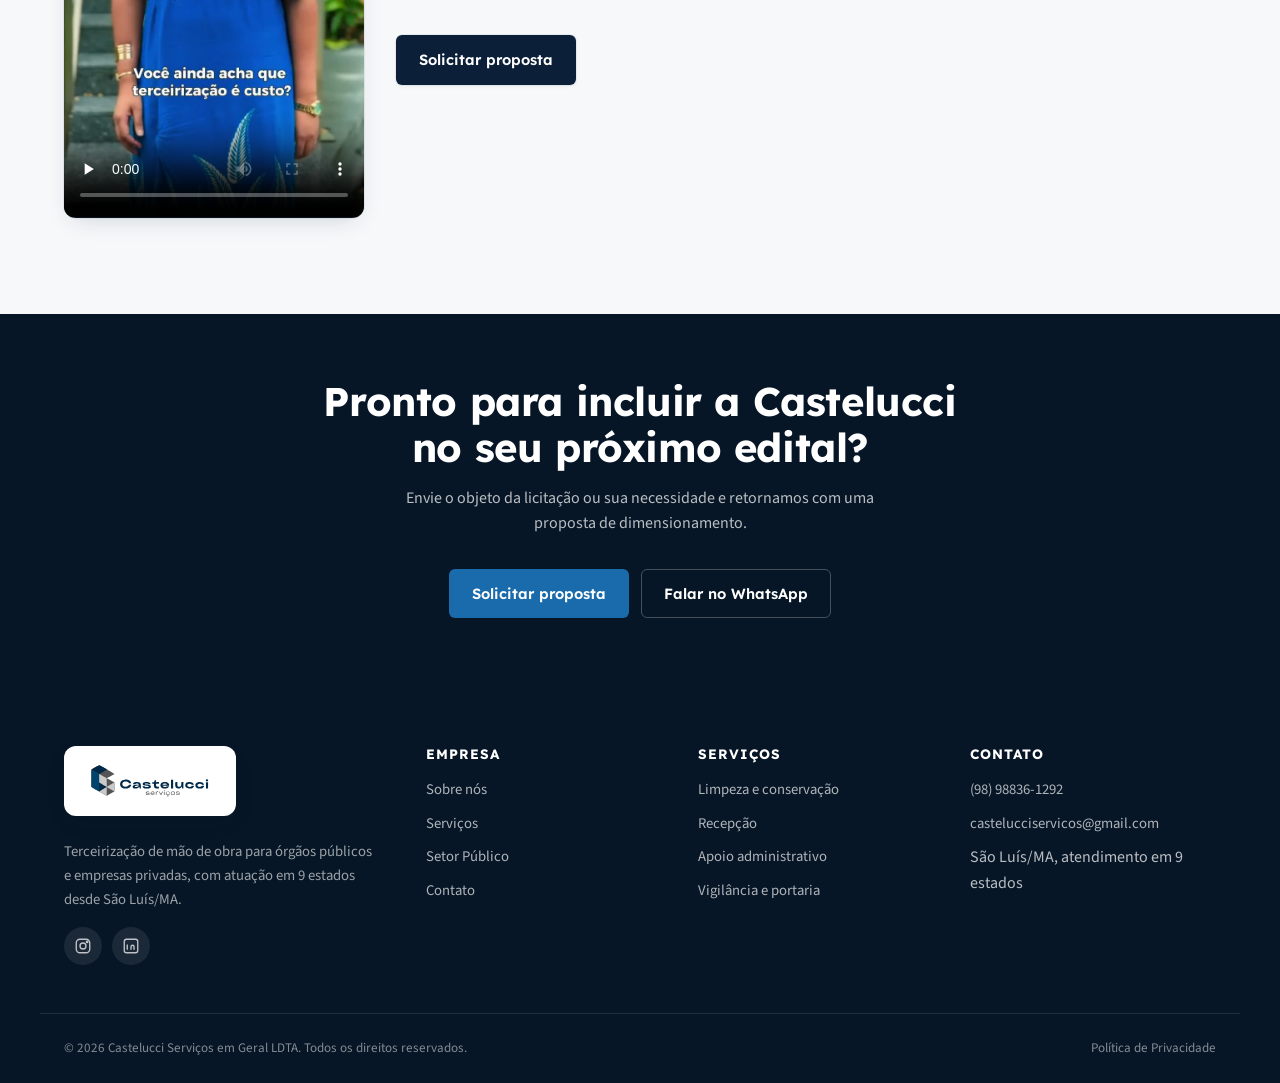
==== commit eb135c1e: "feat: melhora tratamento tipográfico dos títulos de hero H1 de hero era texto plano (peso e cor únic" ====
--- a/index.html
+++ b/index.html
@@ -72,7 +72,7 @@
   <div class="container hero-grid">
     <div class="hero-copy">
       <span class="eyebrow">Terceirização para licitações e empresas</span>
-      <h1>Mão de obra terceirizada altamente qualificada e confiável</h1>
+      <h1>Mão de obra terceirizada <span class="text-accent">altamente qualificada e confiável</span></h1>
       <p class="lead">Há mais de 10 anos fornecendo limpeza, recepção, portaria, jardinagem e apoio administrativo para órgãos públicos e empresas privadas em 9 estados, com histórico comprovado em licitações, documentação sempre em dia e equipe uniformizada.</p>
       <div class="hero-actions">
         <a href="contato/" class="btn btn-primary">Solicitar proposta</a>
--- a/assets/css/style.css
+++ b/assets/css/style.css
@@ -249,6 +249,24 @@
 }
 .hero-grid { display: grid; grid-template-columns: 1.05fr 0.95fr; gap: var(--space-7); align-items: center; }
 .hero-copy p.lead { font-size: 1.15rem; color: var(--text-secondary); max-width: 52ch; }
+
+/* Hero headline: two-tone emphasis (navy + brand blue) instead of a flat
+   single-color title, plus a quiet load-in so the text materializes with
+   the rest of the hero instead of just appearing static. Targets by
+   class/tag (not nth-child position) so it works whether the hero wraps
+   its text in .hero-copy (home, two-column) or not (every other page). */
+.hero h1 .text-accent { color: var(--blue-accent); }
+.hero .breadcrumb, .hero .eyebrow, .hero h1, .hero p.lead, .hero .hero-actions, .hero .hero-trust {
+  opacity: 0; transform: translateY(14px); filter: blur(4px);
+  animation: hero-copy-in var(--dur-reveal) var(--ease-enter) both;
+}
+.hero .breadcrumb { animation-delay: 0ms; }
+.hero .eyebrow { animation-delay: 60ms; }
+.hero h1 { animation-delay: 140ms; }
+.hero p.lead { animation-delay: 240ms; }
+.hero .hero-actions { animation-delay: 340ms; }
+.hero .hero-trust { animation-delay: 420ms; }
+@keyframes hero-copy-in { to { opacity: 1; transform: translateY(0); filter: blur(0); } }
 .hero-actions { display: flex; gap: var(--space-3); flex-wrap: wrap; margin-top: var(--space-4); }
 .hero-trust {
   display: flex; flex-wrap: wrap; margin-top: var(--space-6);
@@ -699,7 +717,8 @@
     transition-duration: 0.01ms !important;
     scroll-behavior: auto !important;
   }
-  [data-reveal], [data-reveal-group] > *, .cube-mark-wrap img, .cube-mark-idle, .cube-chip, .cube-stage::after, .cube-orbit-ring {
+  [data-reveal], [data-reveal-group] > *, .cube-mark-wrap img, .cube-mark-idle, .cube-chip, .cube-stage::after, .cube-orbit-ring,
+  .hero .breadcrumb, .hero .eyebrow, .hero h1, .hero p.lead, .hero .hero-actions, .hero .hero-trust {
     opacity: 1 !important; transform: none !important; filter: none !important;
   }
   .cube-chip { opacity: 0.9 !important; }
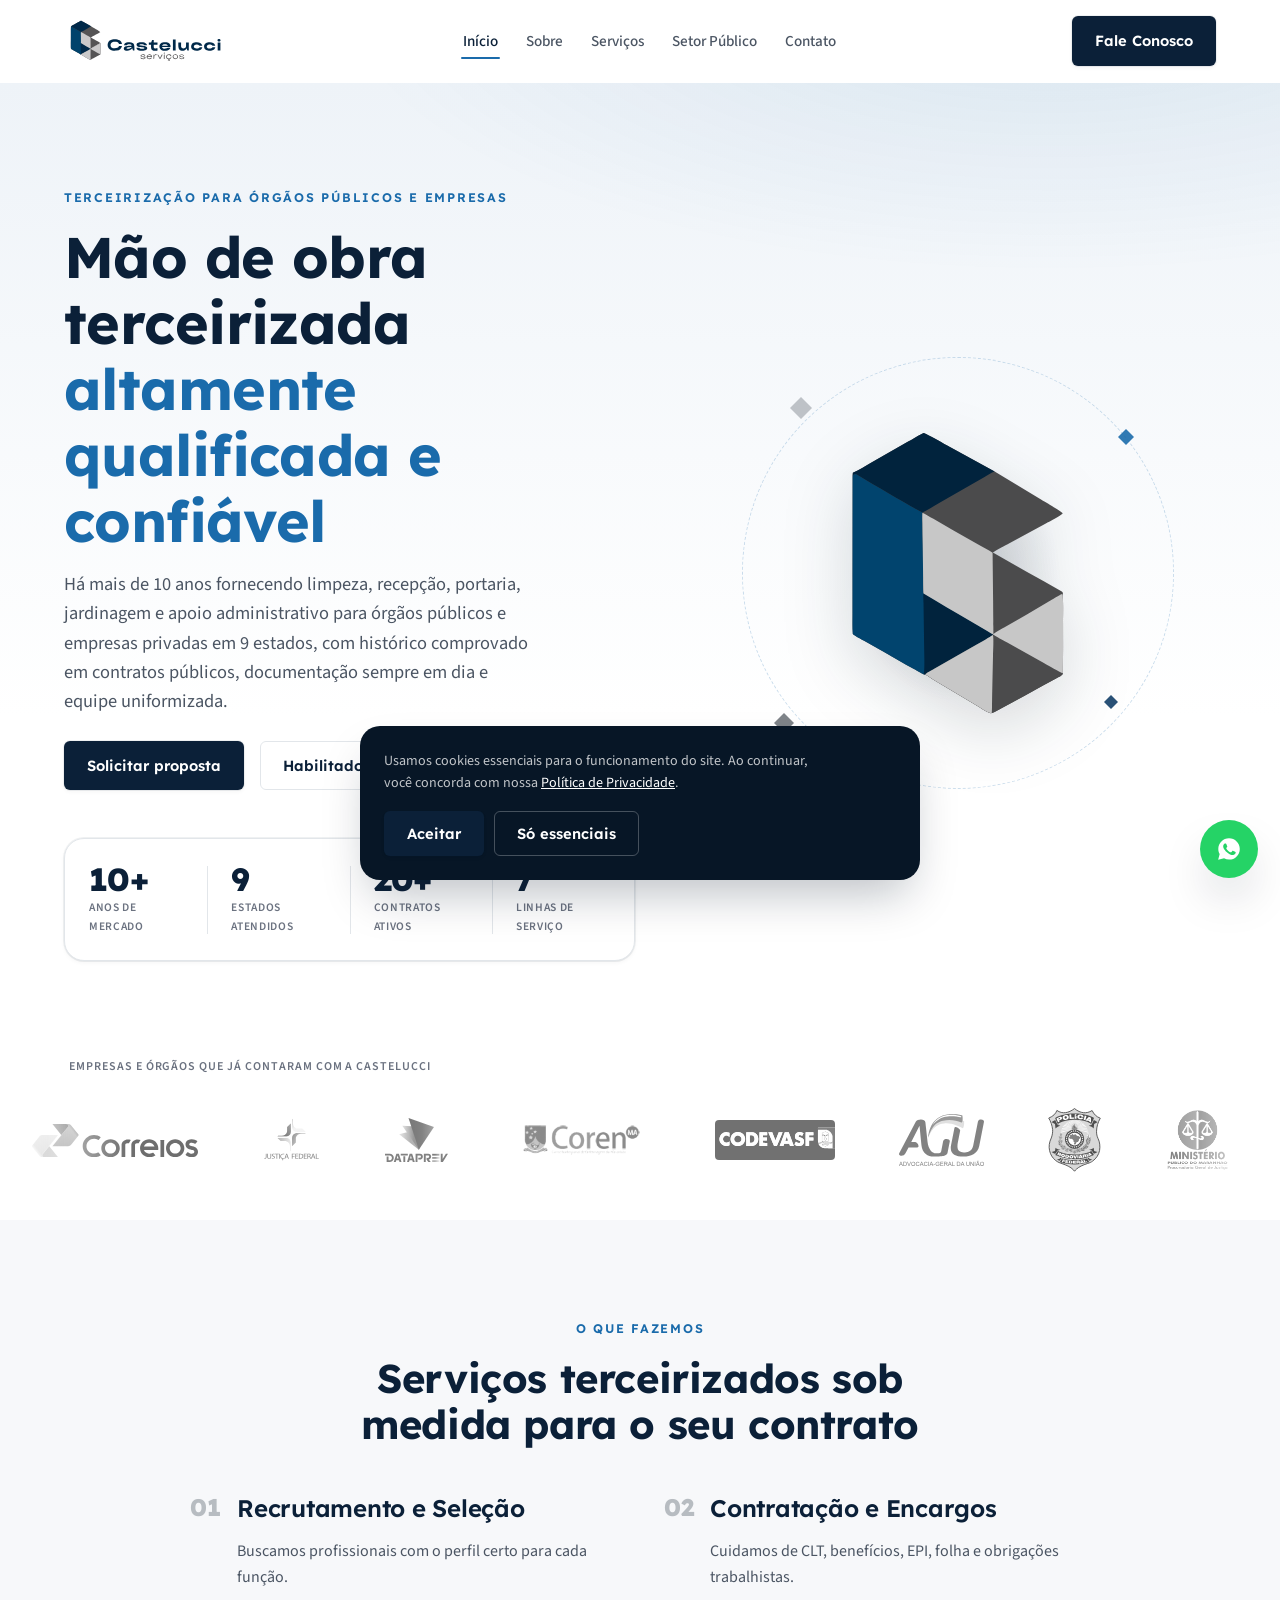
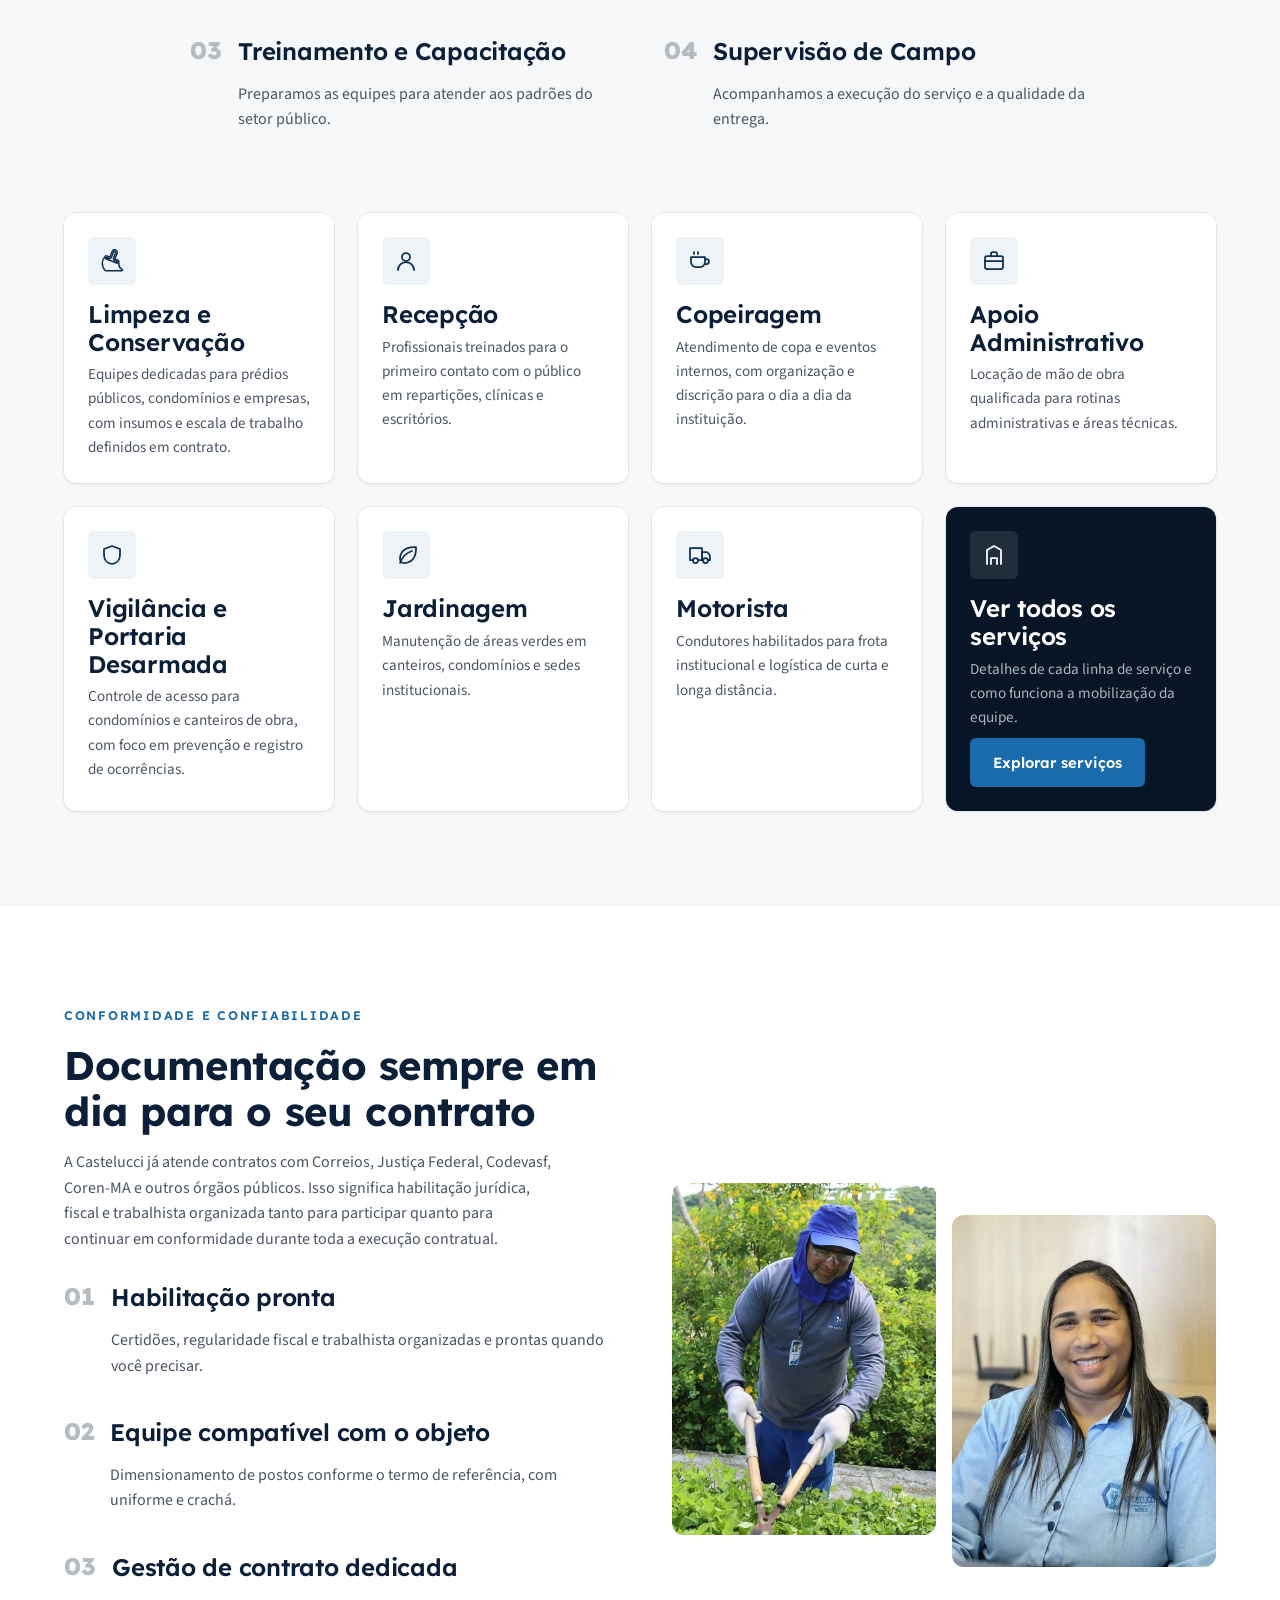
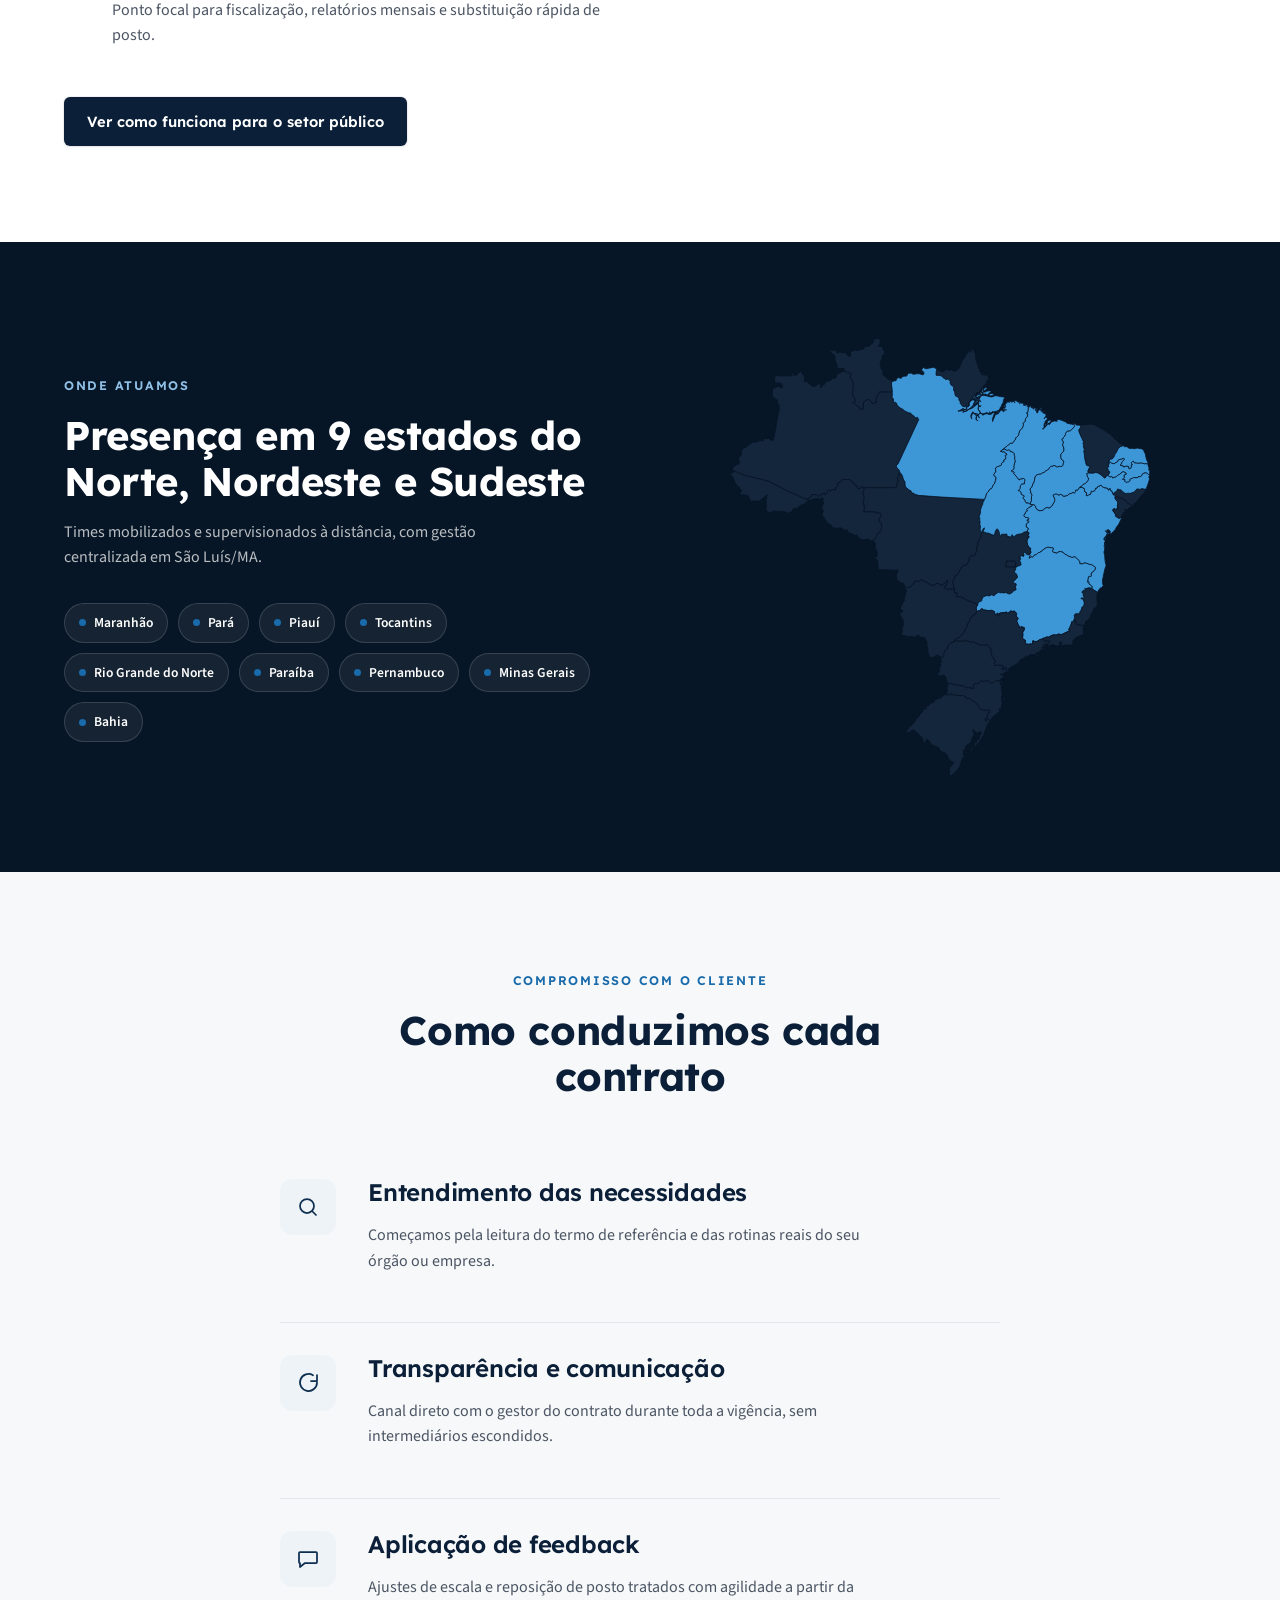
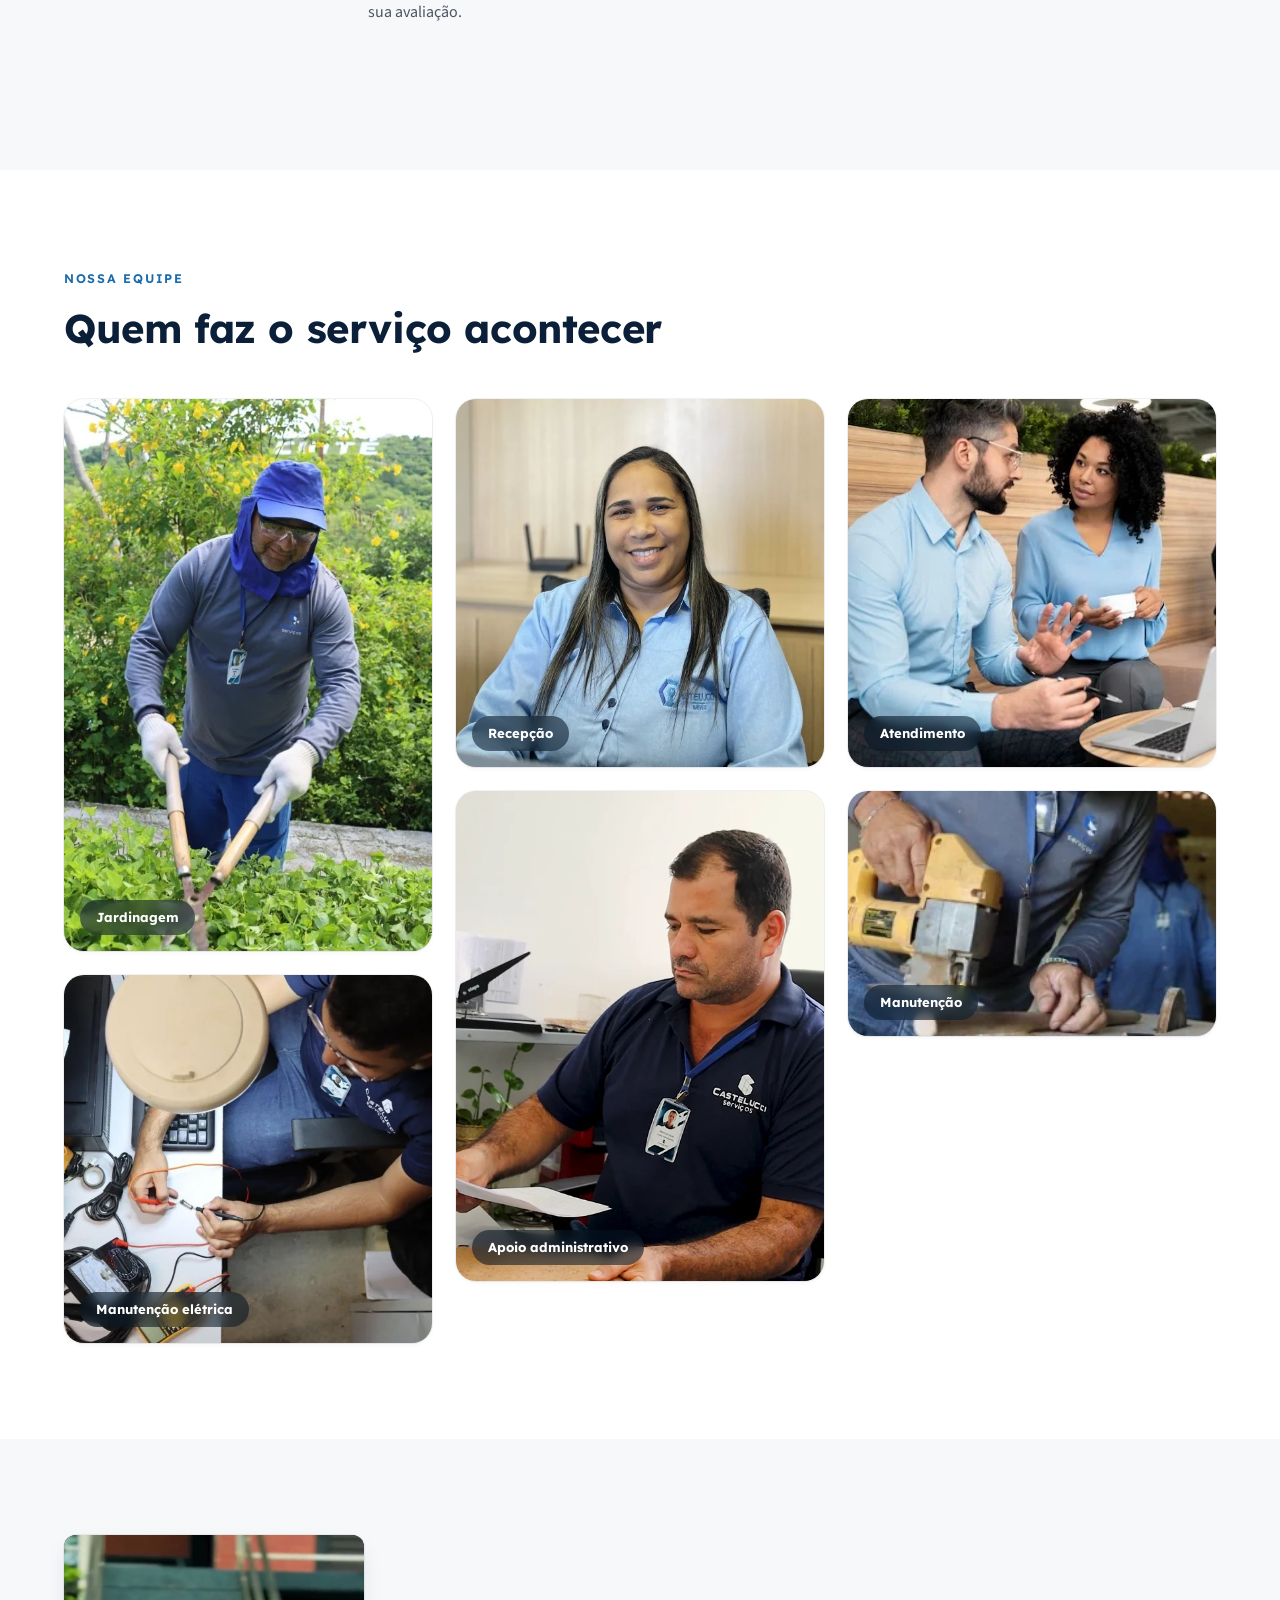
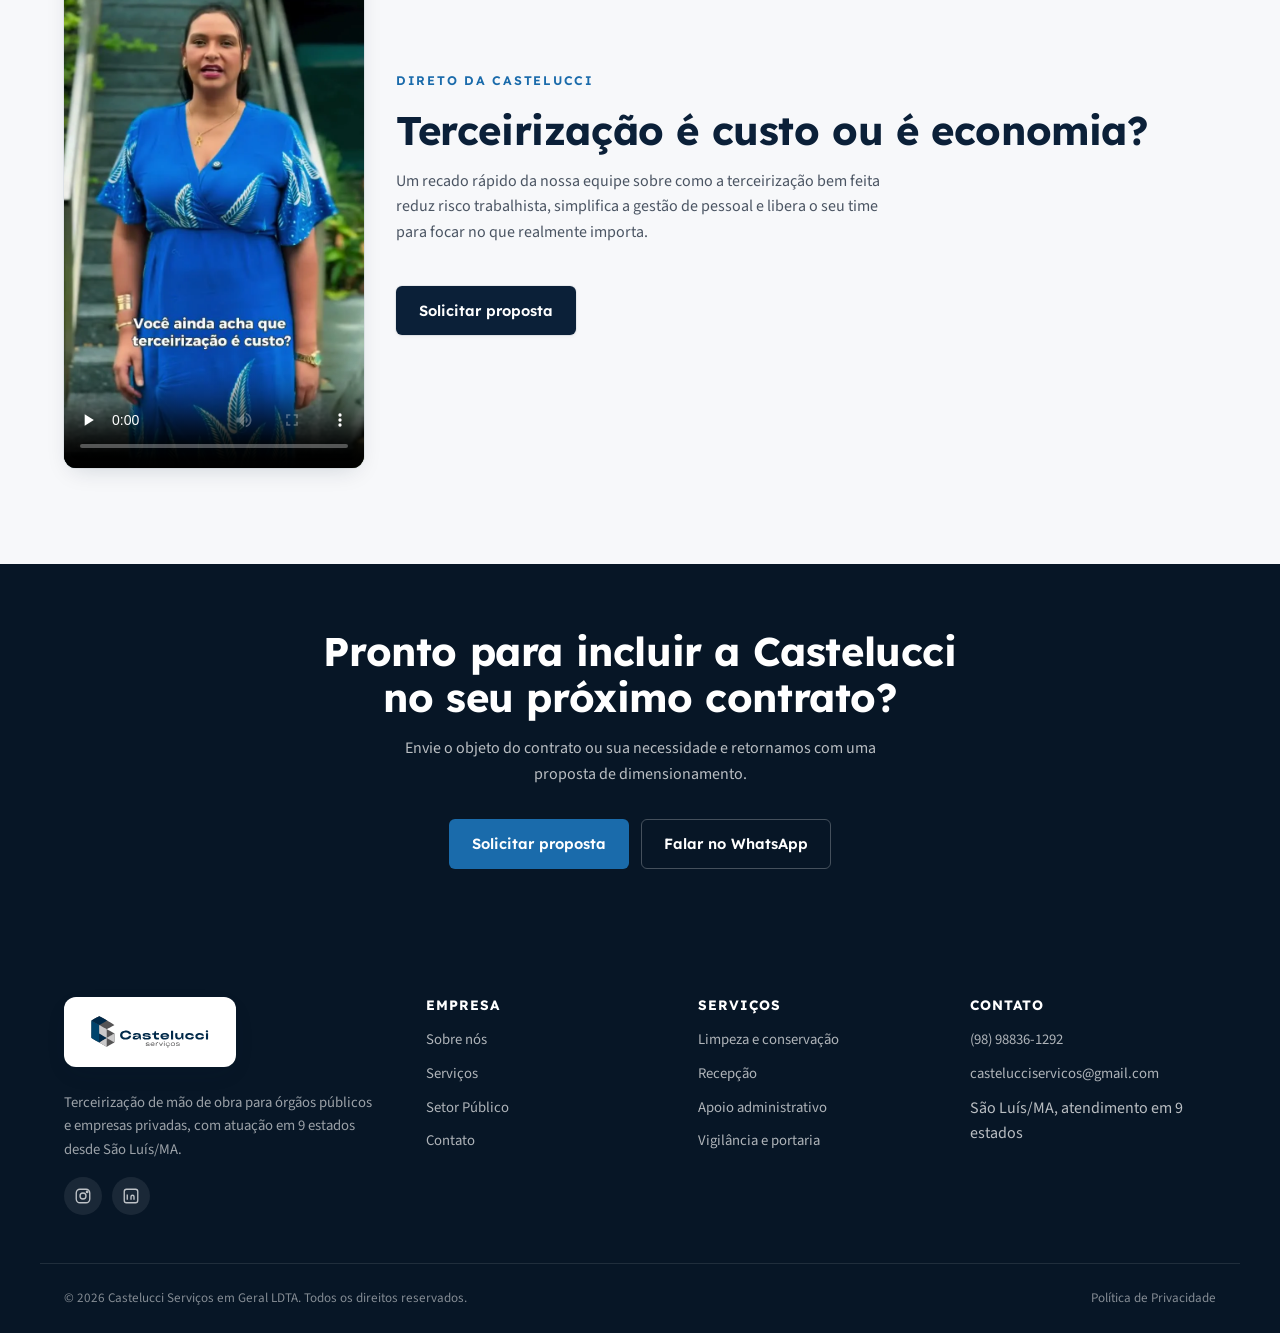
==== commit 7bd6f233: "fix: remove jargão de licitação e adiciona resumo em "O que fazemos" Troca "edital" por "contrato" (" ====
--- a/index.html
+++ b/index.html
@@ -4,14 +4,14 @@
 <meta charset="UTF-8">
 <meta name="viewport" content="width=device-width, initial-scale=1">
 <title>Castelucci Serviços</title>
-<meta name="description" content="Terceirização de mão de obra para licitações públicas e empresas privadas: limpeza, recepção, portaria, jardinagem, apoio administrativo e mais. Atuação em 9 estados, há mais de 10 anos.">
+<meta name="description" content="Terceirização de mão de obra para órgãos públicos e empresas privadas: limpeza, recepção, portaria, jardinagem, apoio administrativo e mais. Atuação em 9 estados, há mais de 10 anos.">
 <link rel="icon" type="image/png" href="assets/img/brand/favicon-32.png">
 <link rel="apple-touch-icon" href="assets/img/brand/apple-touch-icon.png">
 <link rel="preconnect" href="https://fonts.googleapis.com">
 <link rel="preconnect" href="https://fonts.gstatic.com" crossorigin>
 <link rel="stylesheet" href="assets/css/style.css">
 <meta property="og:title" content="Castelucci Serviços">
-<meta property="og:description" content="Mão de obra terceirizada qualificada para licitações públicas e empresas privadas em 9 estados do Brasil.">
+<meta property="og:description" content="Mão de obra terceirizada qualificada para órgãos públicos e empresas privadas em 9 estados do Brasil.">
 <meta property="og:type" content="website">
 <meta property="og:locale" content="pt_BR">
 <link rel="canonical" href="https://www.castelucciservicos.com.br/">
@@ -71,12 +71,12 @@
 <section class="hero">
   <div class="container hero-grid">
     <div class="hero-copy">
-      <span class="eyebrow">Terceirização para licitações e empresas</span>
+      <span class="eyebrow">Terceirização para órgãos públicos e empresas</span>
       <h1>Mão de obra terceirizada <span class="text-accent">altamente qualificada e confiável</span></h1>
-      <p class="lead">Há mais de 10 anos fornecendo limpeza, recepção, portaria, jardinagem e apoio administrativo para órgãos públicos e empresas privadas em 9 estados, com histórico comprovado em licitações, documentação sempre em dia e equipe uniformizada.</p>
+      <p class="lead">Há mais de 10 anos fornecendo limpeza, recepção, portaria, jardinagem e apoio administrativo para órgãos públicos e empresas privadas em 9 estados, com histórico comprovado em contratos públicos, documentação sempre em dia e equipe uniformizada.</p>
       <div class="hero-actions">
         <a href="contato/" class="btn btn-primary">Solicitar proposta</a>
-        <a href="setor-publico/" class="btn btn-ghost">Somos habilitados para licitação</a>
+        <a href="setor-publico/" class="btn btn-ghost">Habilitados para contratos públicos</a>
       </div>
       <div class="hero-trust" data-reveal-group>
         <div class="hero-trust-item"><strong class="stat-number" data-count-to="10" data-suffix="+">0</strong><span>anos de mercado</span></div>
@@ -138,8 +138,25 @@
   <div class="container">
     <div class="section-head center">
       <span class="eyebrow" style="justify-content:center;">O que fazemos</span>
-      <h2>Serviços terceirizados sob medida para o seu edital</h2>
-      <p style="margin:0 auto;">Da limpeza à portaria, cada equipe sai uniformizada, treinada e com a documentação que a sua fiscalização de contrato exige.</p>
+      <h2>Serviços terceirizados sob medida para o seu contrato</h2>
+    </div>
+    <div class="grid grid-2" style="gap:var(--space-5) var(--space-6);max-width:900px;margin:0 auto var(--space-7);" data-reveal-group>
+      <div class="pillar">
+        <span class="num">01</span>
+        <div><h3>Recrutamento e Seleção</h3><p>Buscamos profissionais com o perfil certo para cada função.</p></div>
+      </div>
+      <div class="pillar">
+        <span class="num">02</span>
+        <div><h3>Contratação e Encargos</h3><p>Cuidamos de CLT, benefícios, EPI, folha e obrigações trabalhistas.</p></div>
+      </div>
+      <div class="pillar">
+        <span class="num">03</span>
+        <div><h3>Treinamento e Capacitação</h3><p>Preparamos as equipes para atender aos padrões do setor público.</p></div>
+      </div>
+      <div class="pillar">
+        <span class="num">04</span>
+        <div><h3>Supervisão de Campo</h3><p>Acompanhamos a execução do serviço e a qualidade da entrega.</p></div>
+      </div>
     </div>
     <div class="grid grid-4" data-reveal-group>
       <div class="card">
@@ -191,13 +208,13 @@
   <div class="container">
     <div class="grid grid-2" style="align-items:center;gap:var(--space-7);">
       <div data-reveal>
-        <span class="eyebrow">Feito para licitação</span>
-        <h2>Documentação sempre em dia para o seu edital</h2>
+        <span class="eyebrow">Conformidade e confiabilidade</span>
+        <h2>Documentação sempre em dia para o seu contrato</h2>
         <p>A Castelucci já atende contratos com Correios, Justiça Federal, Codevasf, Coren-MA e outros órgãos públicos. Isso significa habilitação jurídica, fiscal e trabalhista organizada tanto para participar quanto para continuar em conformidade durante toda a execução contratual.</p>
         <div class="grid" style="gap:var(--space-4);margin-top:var(--space-5);">
           <div class="pillar">
             <span class="num">01</span>
-            <div><h3>Habilitação pronta</h3><p>Certidões, regularidade fiscal e trabalhista organizadas para anexar ao edital.</p></div>
+            <div><h3>Habilitação pronta</h3><p>Certidões, regularidade fiscal e trabalhista organizadas e prontas quando você precisar.</p></div>
           </div>
           <div class="pillar">
             <span class="num">02</span>
@@ -335,8 +352,8 @@
 
 <section class="section section-navy" style="padding:var(--space-7) 0;">
   <div class="container" style="text-align:center;" data-reveal>
-    <h2 style="max-width:640px;margin:0 auto var(--space-3);">Pronto para incluir a Castelucci no seu próximo edital?</h2>
-    <p style="max-width:520px;margin:0 auto var(--space-5);">Envie o objeto da licitação ou sua necessidade e retornamos com uma proposta de dimensionamento.</p>
+    <h2 style="max-width:640px;margin:0 auto var(--space-3);">Pronto para incluir a Castelucci no seu próximo contrato?</h2>
+    <p style="max-width:520px;margin:0 auto var(--space-5);">Envie o objeto do contrato ou sua necessidade e retornamos com uma proposta de dimensionamento.</p>
     <div style="display:flex;gap:12px;justify-content:center;flex-wrap:wrap;">
       <a href="contato/" class="btn btn-accent">Solicitar proposta</a>
       <a href="https://wa.me/5598988361292" target="_blank" rel="noopener" class="btn btn-ghost" style="border-color:rgba(255,255,255,0.25);color:#fff;">Falar no WhatsApp</a>
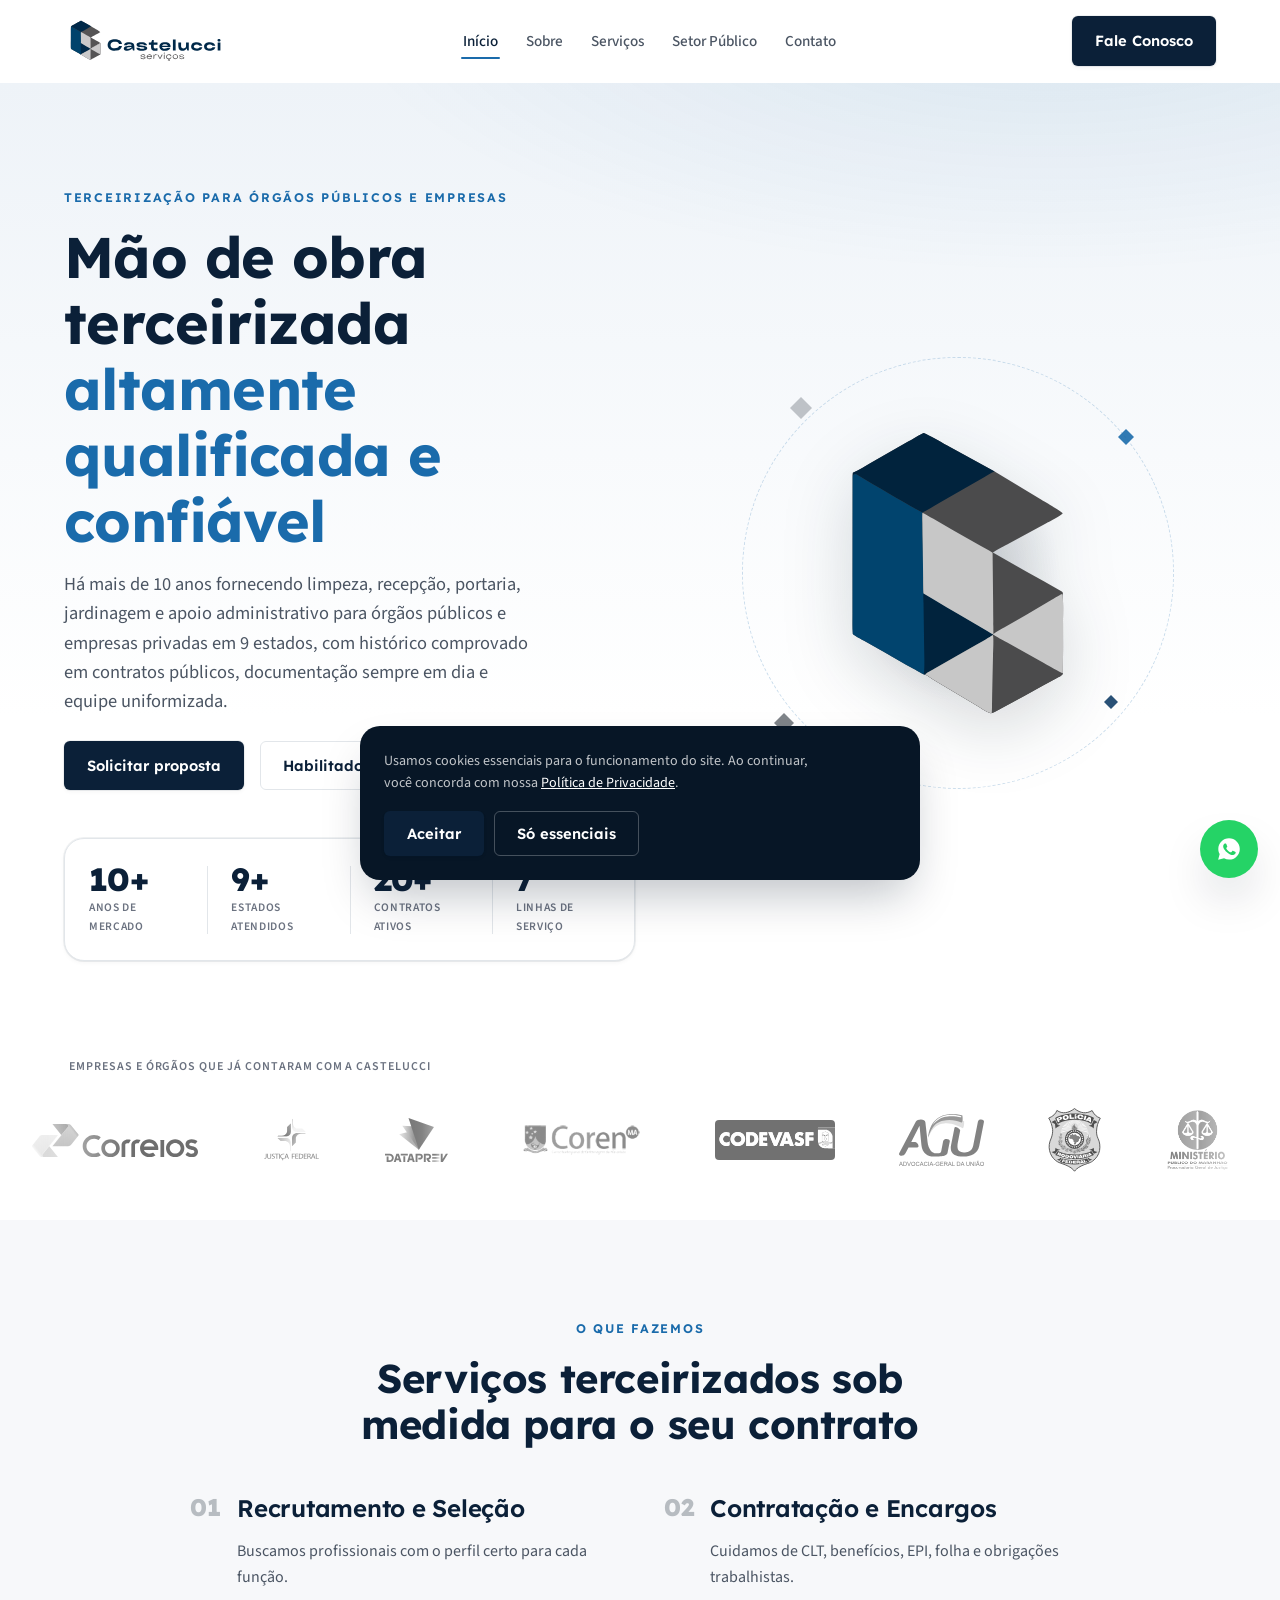
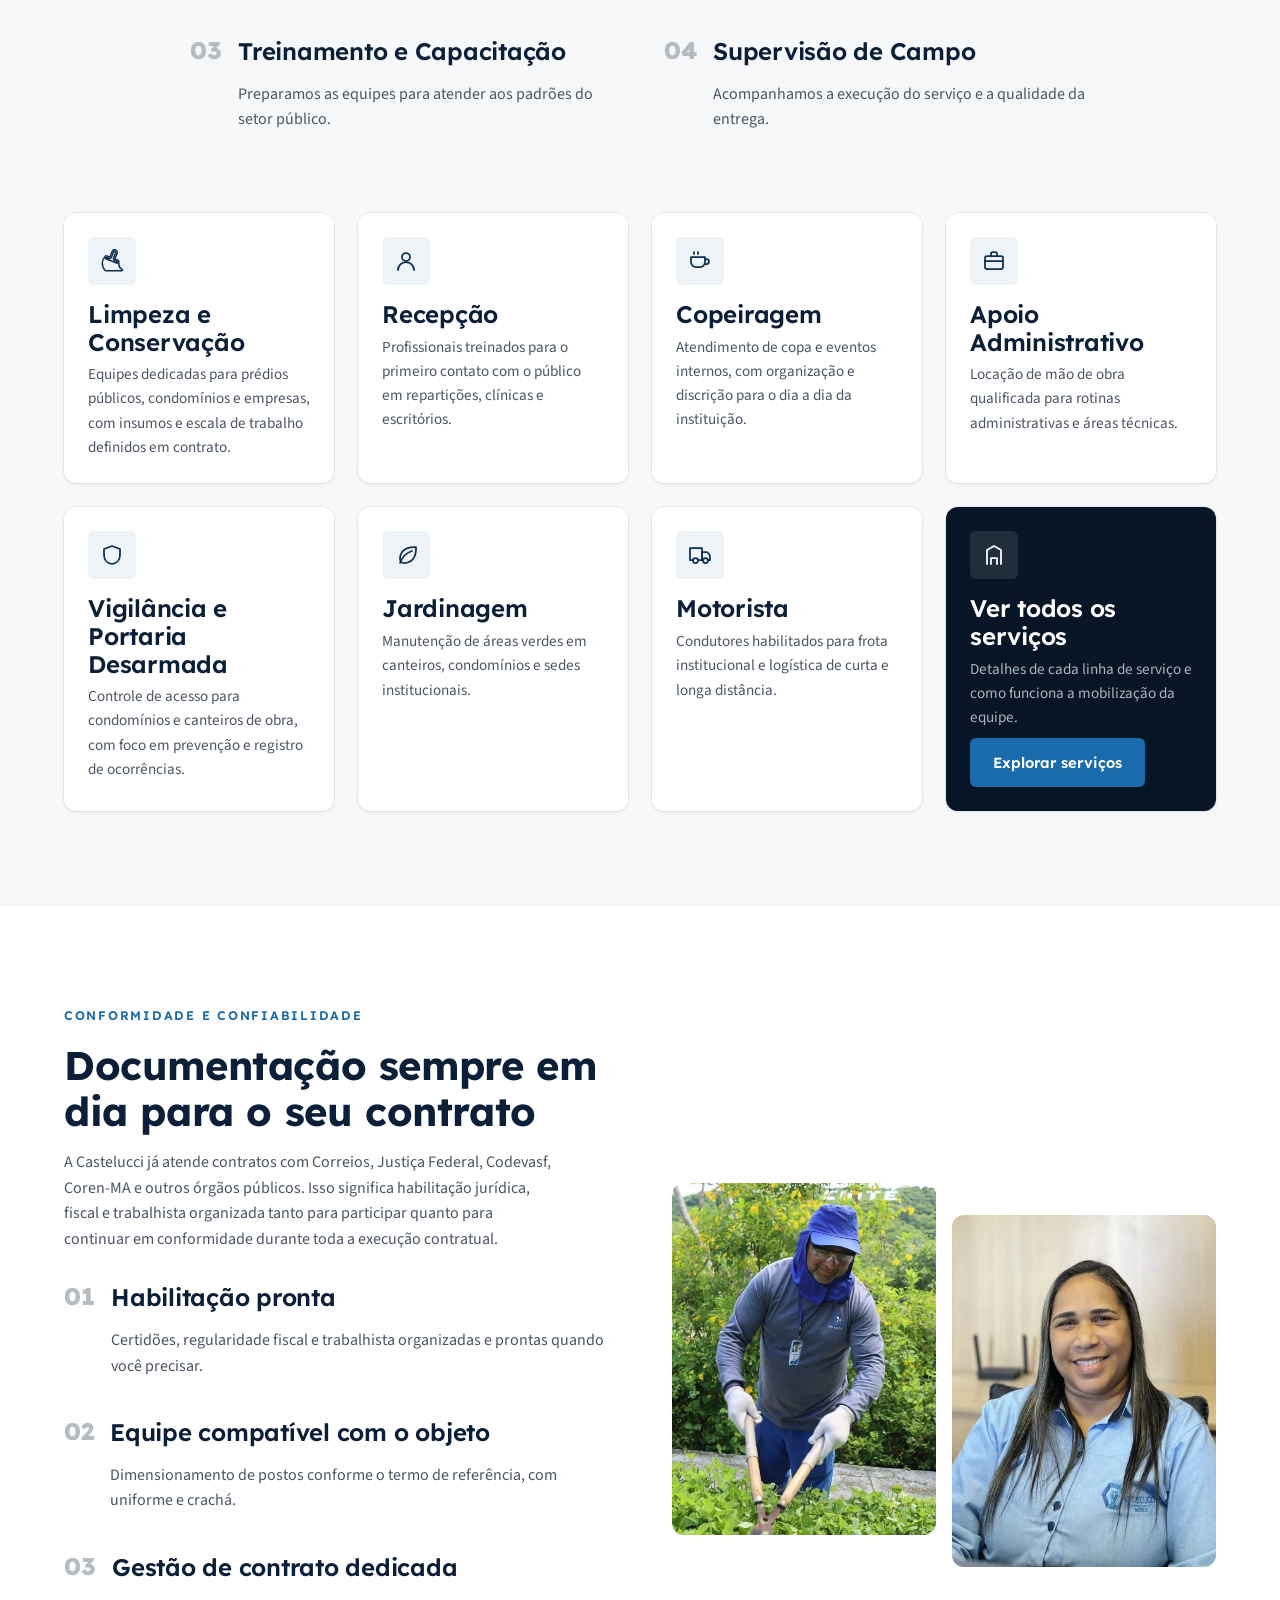
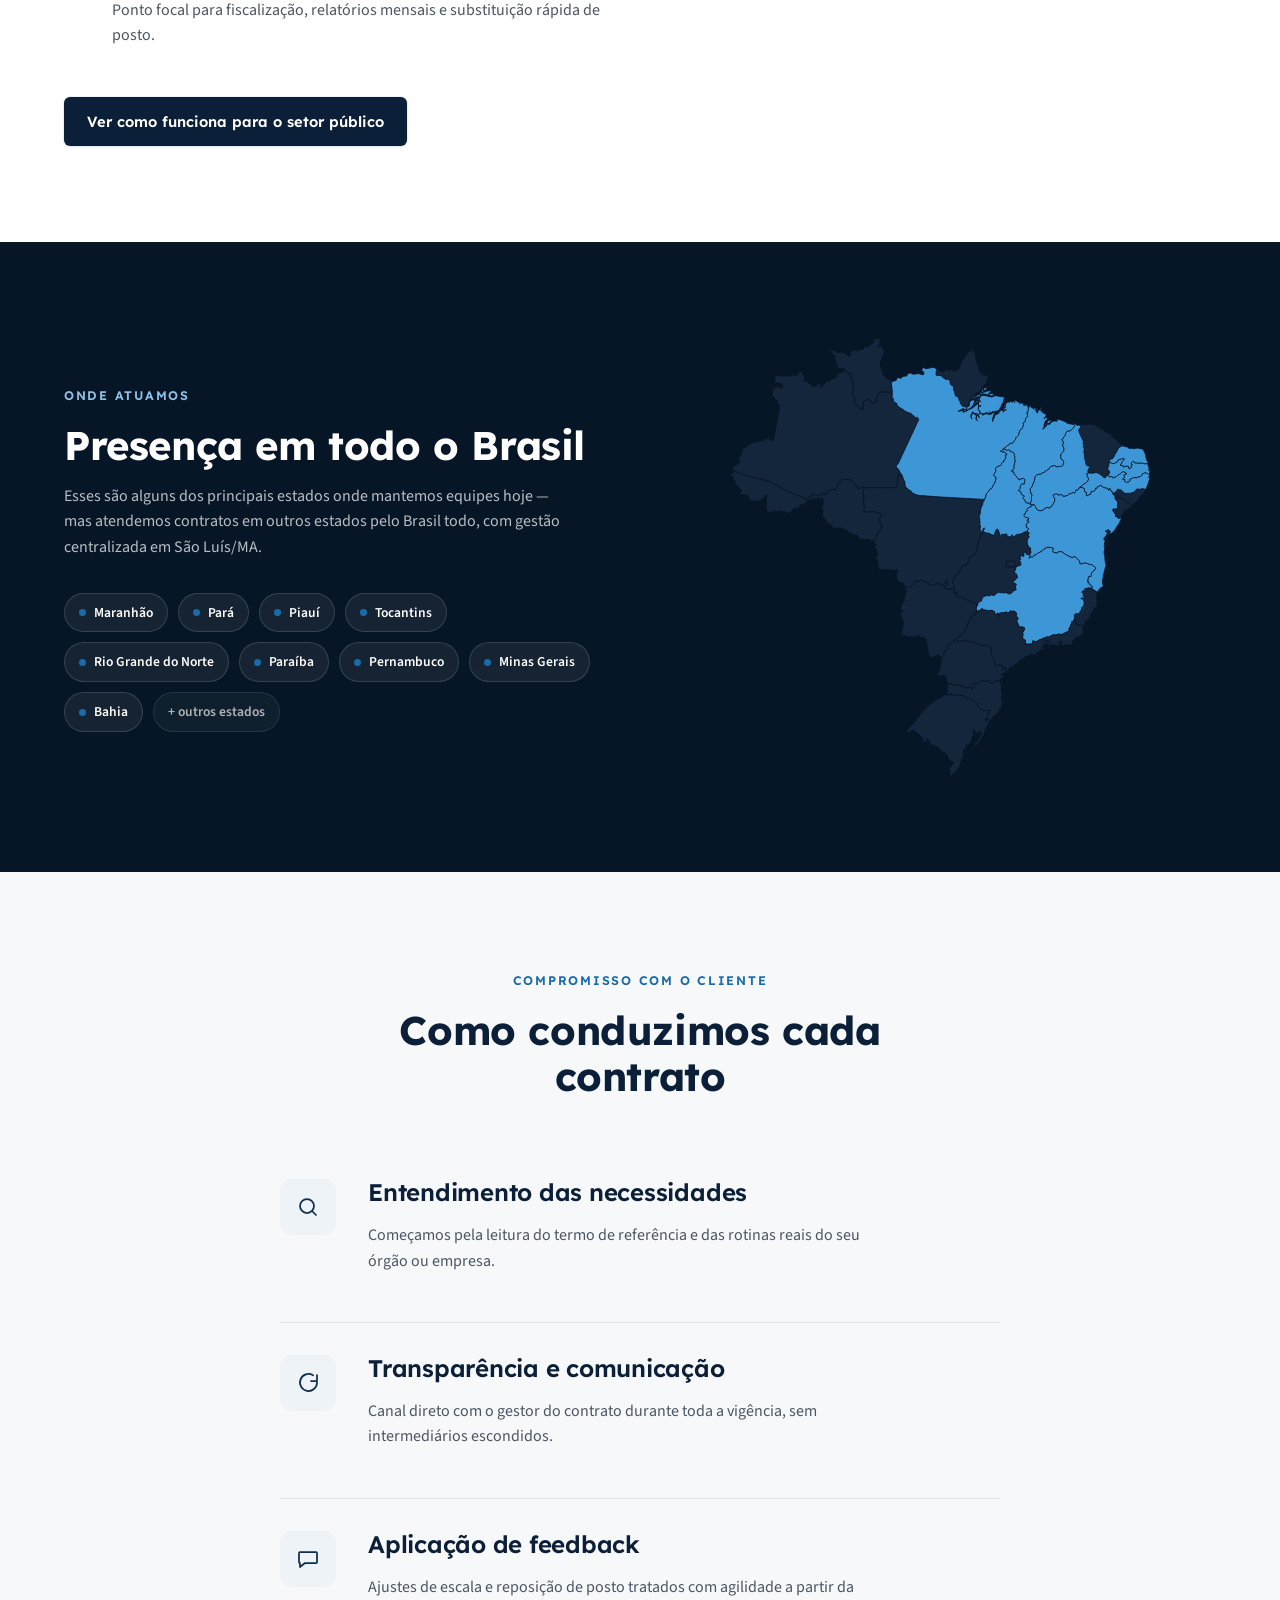
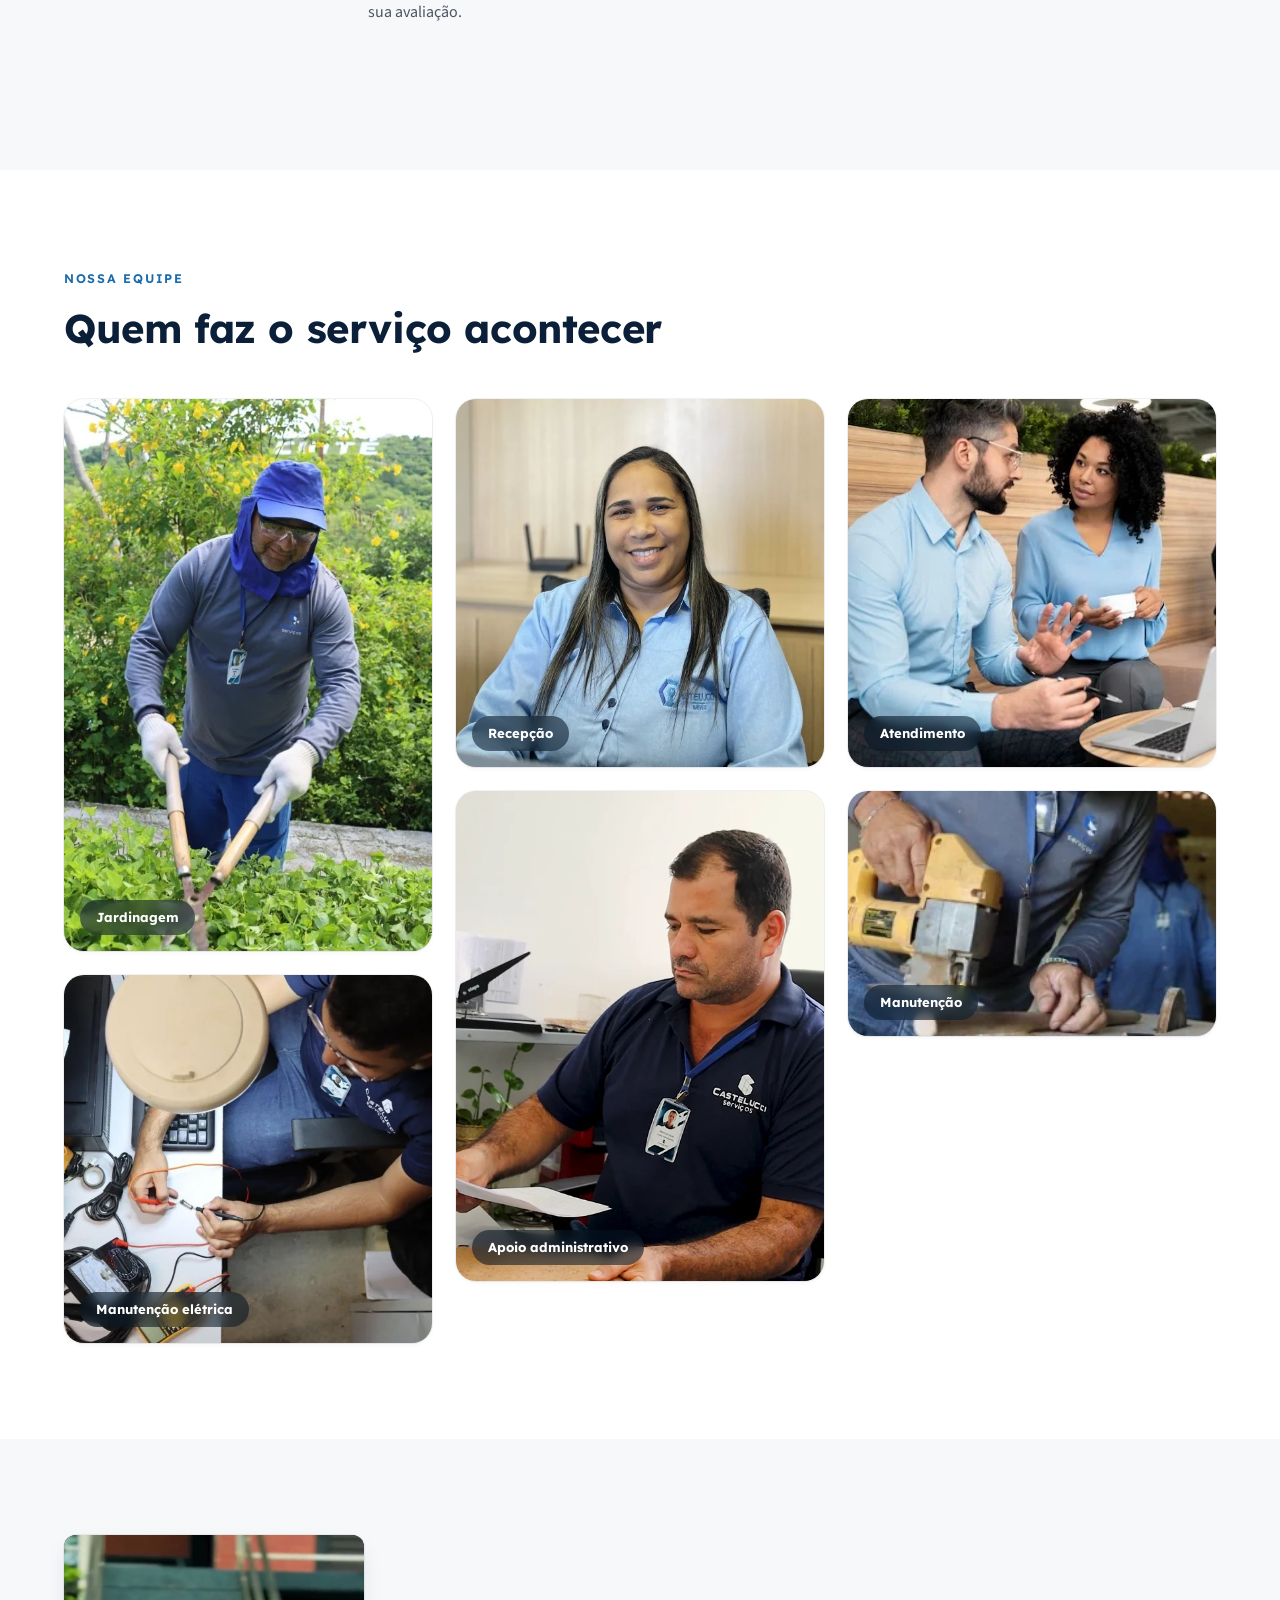
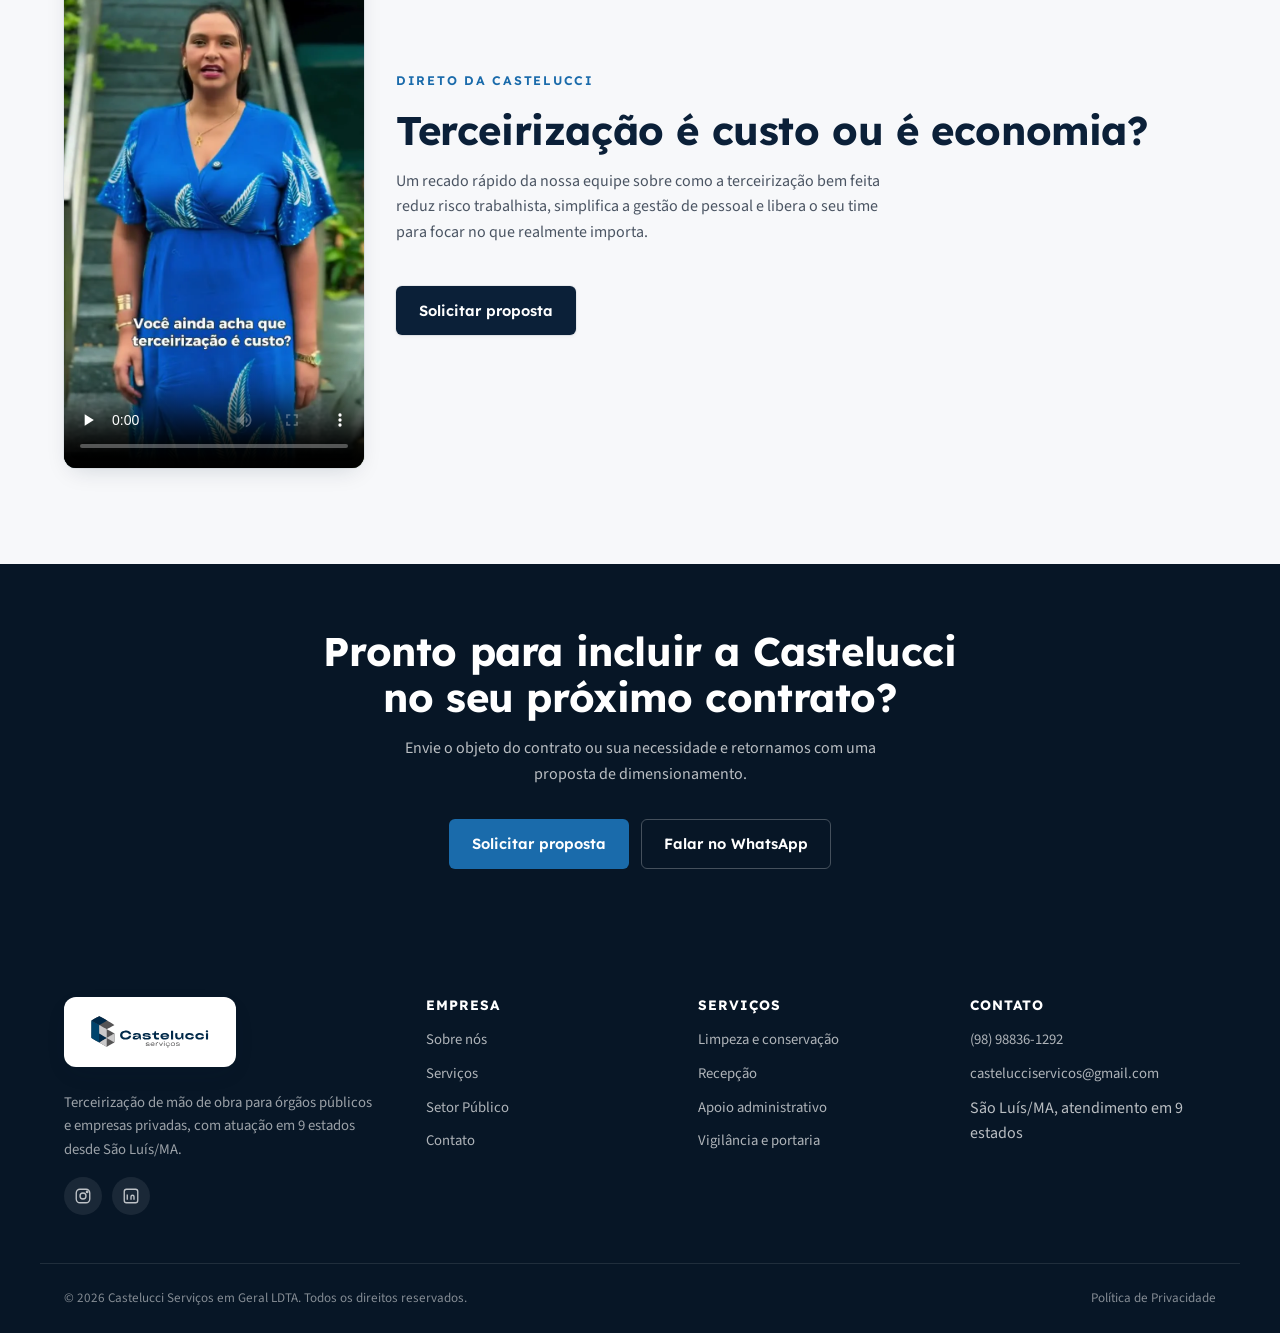
==== commit 64cb8719: "fix: deixa número de estados e contratos em aberto "Onde atuamos" (home e setor-público): H2 vira "P" ====
--- a/index.html
+++ b/index.html
@@ -80,7 +80,7 @@
       </div>
       <div class="hero-trust" data-reveal-group>
         <div class="hero-trust-item"><strong class="stat-number" data-count-to="10" data-suffix="+">0</strong><span>anos de mercado</span></div>
-        <div class="hero-trust-item"><strong class="stat-number" data-count-to="9" data-suffix="">0</strong><span>estados atendidos</span></div>
+        <div class="hero-trust-item"><strong class="stat-number" data-count-to="9" data-suffix="+">0</strong><span>estados atendidos</span></div>
         <div class="hero-trust-item"><strong class="stat-number" data-count-to="20" data-suffix="+">0</strong><span>contratos ativos</span></div>
         <div class="hero-trust-item"><strong class="stat-number" data-count-to="7" data-suffix="">0</strong><span>linhas de serviço</span></div>
       </div>
@@ -239,8 +239,8 @@
   <div class="container coverage-wrap">
     <div data-reveal>
       <span class="eyebrow" style="color:#8fc1e8;">Onde atuamos</span>
-      <h2>Presença em 9 estados do Norte, Nordeste e Sudeste</h2>
-      <p>Times mobilizados e supervisionados à distância, com gestão centralizada em São Luís/MA.</p>
+      <h2>Presença em todo o Brasil</h2>
+      <p>Esses são alguns dos principais estados onde mantemos equipes hoje — mas atendemos contratos em outros estados pelo Brasil todo, com gestão centralizada em São Luís/MA.</p>
       <div style="display:flex;flex-wrap:wrap;gap:10px;margin-top:var(--space-5);">
         <span class="state-chip"><span class="dot"></span>Maranhão</span>
         <span class="state-chip"><span class="dot"></span>Pará</span>
@@ -251,10 +251,11 @@
         <span class="state-chip"><span class="dot"></span>Pernambuco</span>
         <span class="state-chip"><span class="dot"></span>Minas Gerais</span>
         <span class="state-chip"><span class="dot"></span>Bahia</span>
+        <span class="state-chip" style="opacity:0.68;">+ outros estados</span>
       </div>
     </div>
     <div data-reveal class="coverage-map">
-      <img src="assets/img/mapa-cobertura.svg" alt="Mapa do Brasil com os 9 estados atendidos pela Castelucci Serviços destacados: Maranhão, Pará, Piauí, Tocantins, Rio Grande do Norte, Paraíba, Pernambuco, Minas Gerais e Bahia." width="520" height="543" loading="lazy">
+      <img src="assets/img/mapa-cobertura.svg" alt="Mapa do Brasil com alguns dos principais estados atendidos pela Castelucci Serviços destacados: Maranhão, Pará, Piauí, Tocantins, Rio Grande do Norte, Paraíba, Pernambuco, Minas Gerais e Bahia, entre outros." width="520" height="543" loading="lazy">
     </div>
   </div>
 </section>
